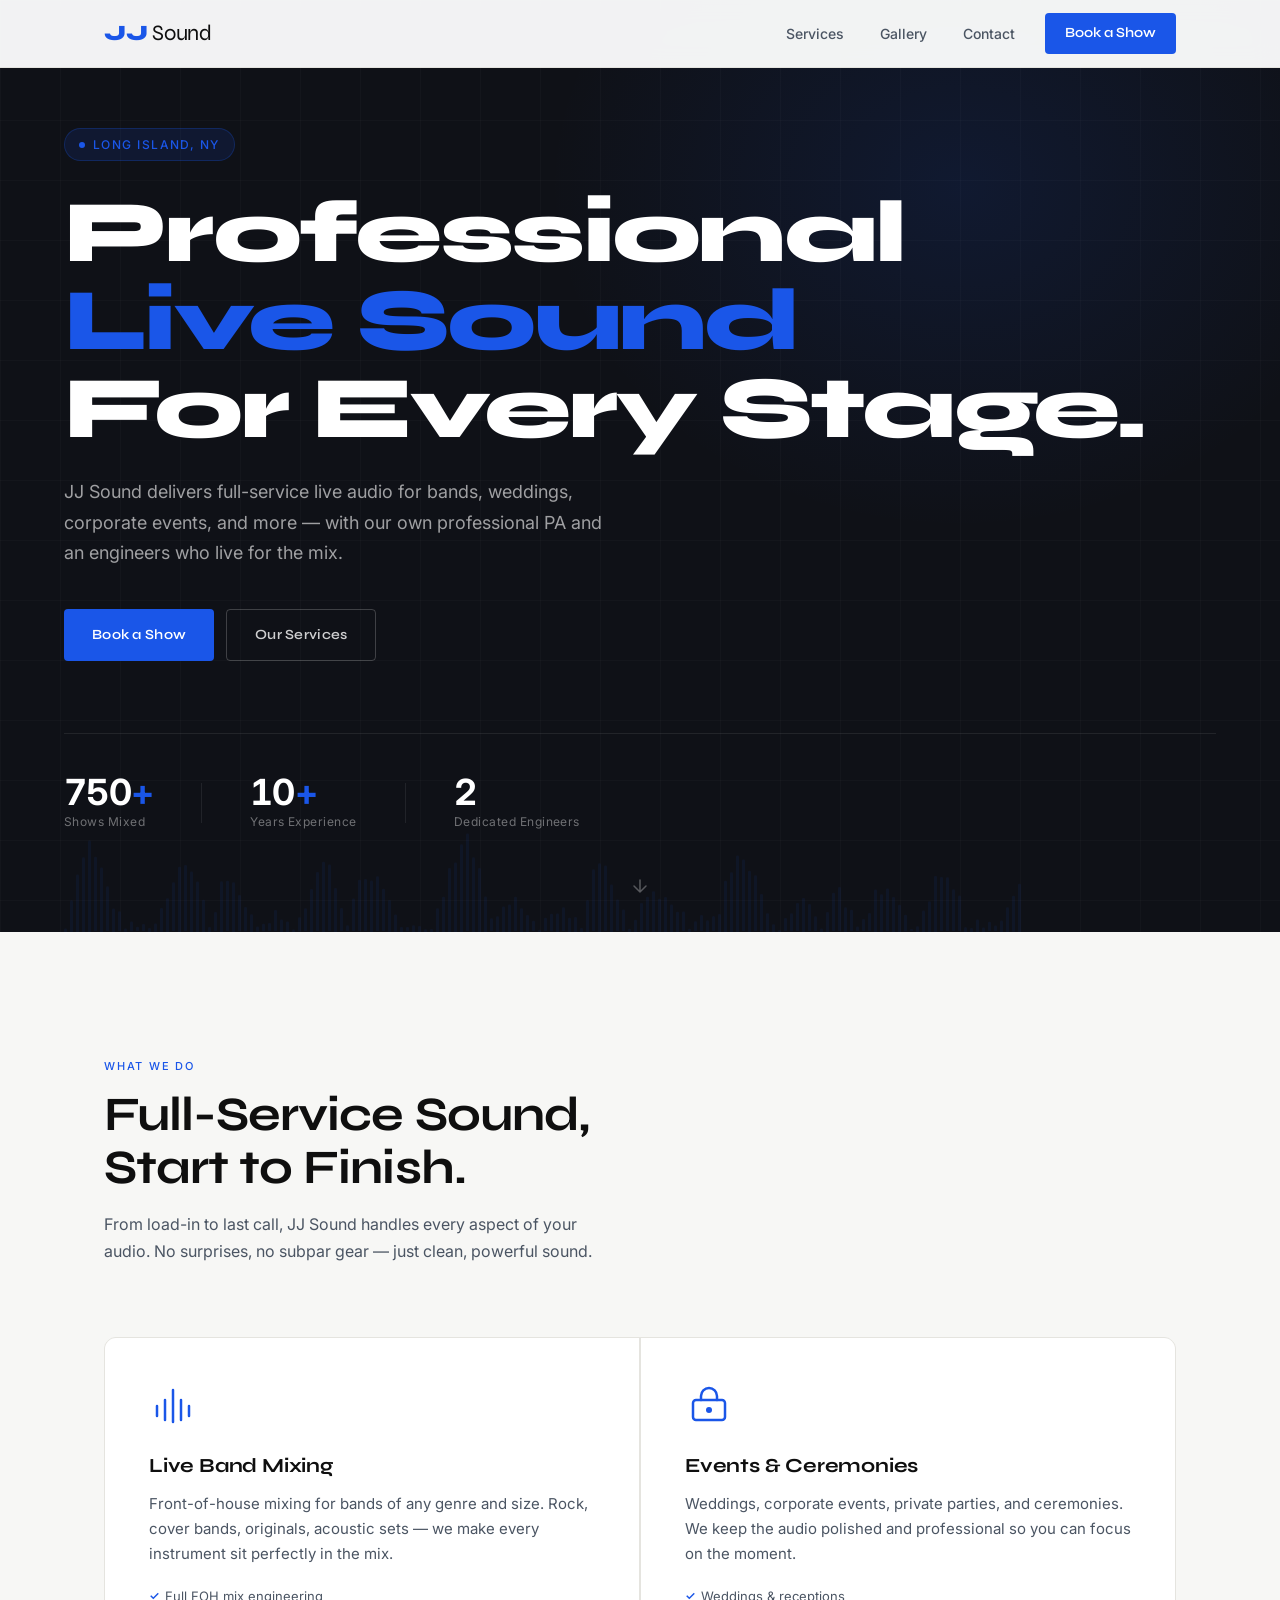
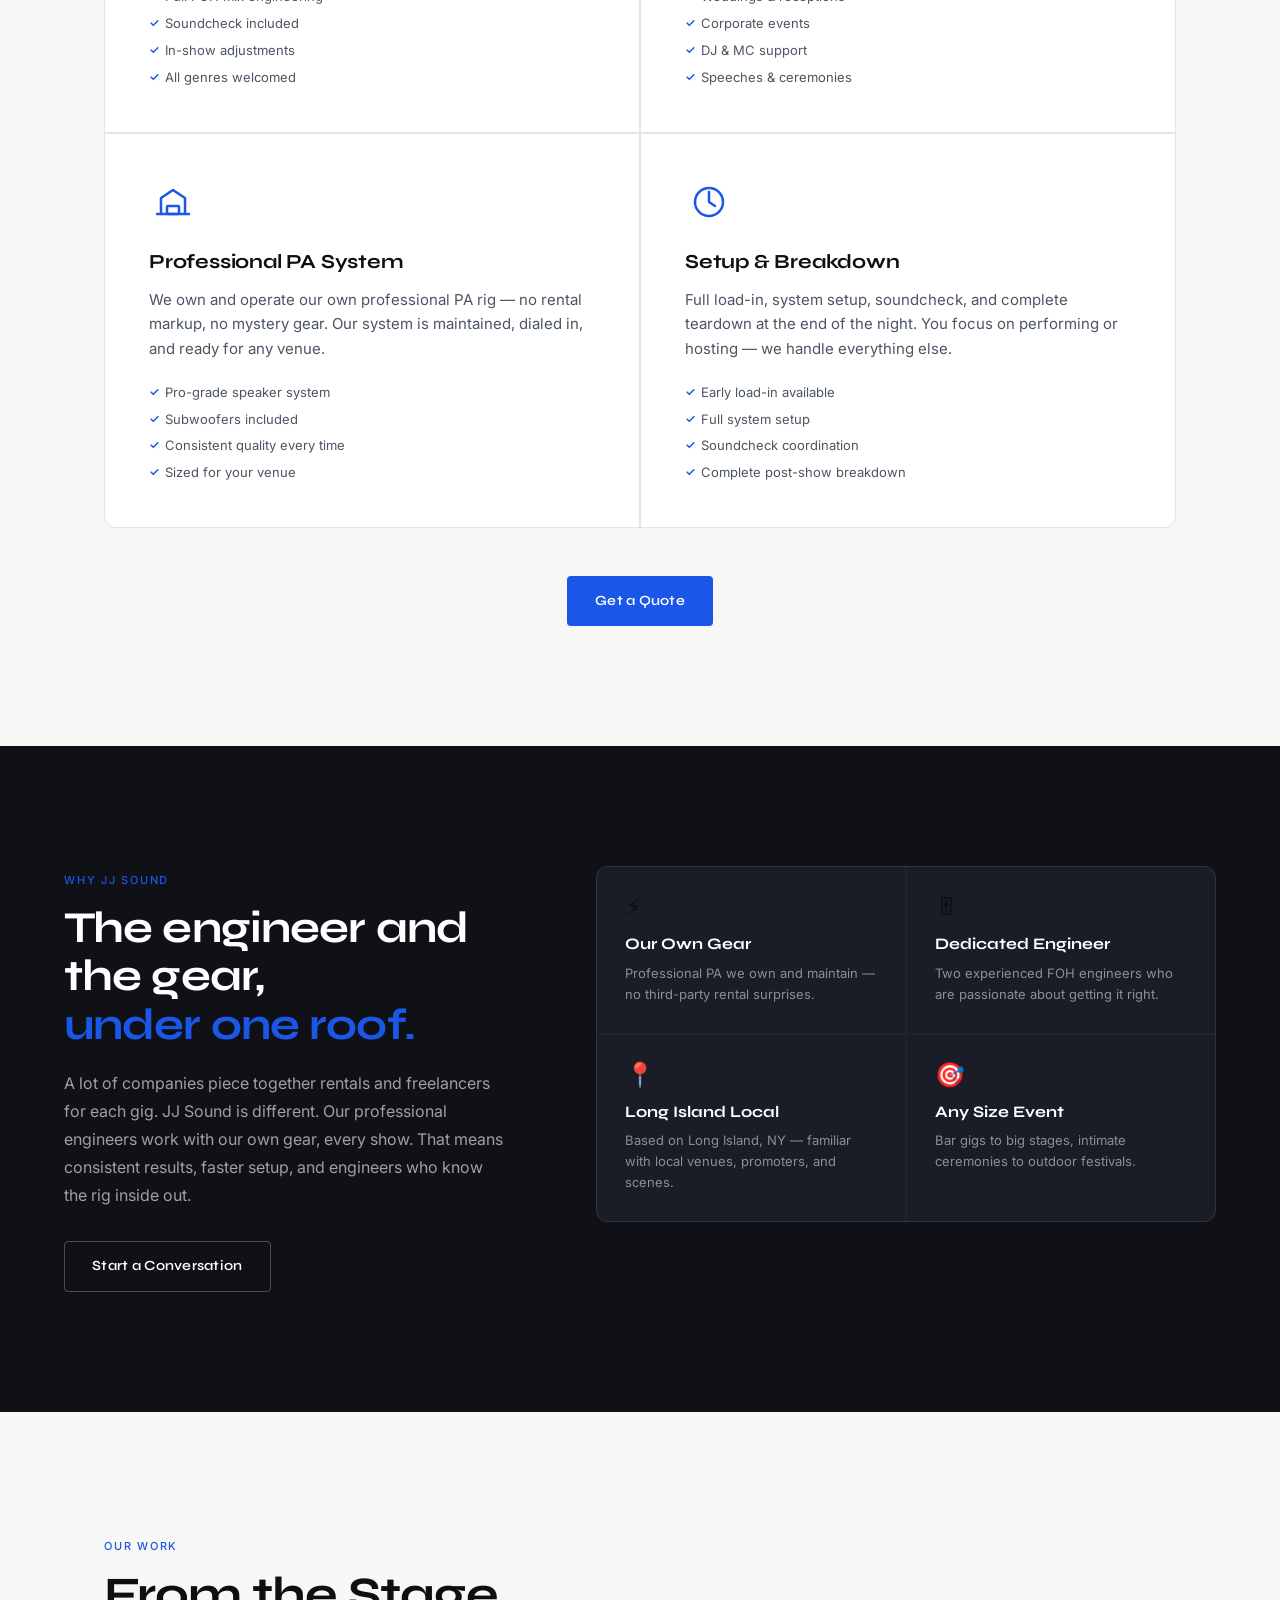
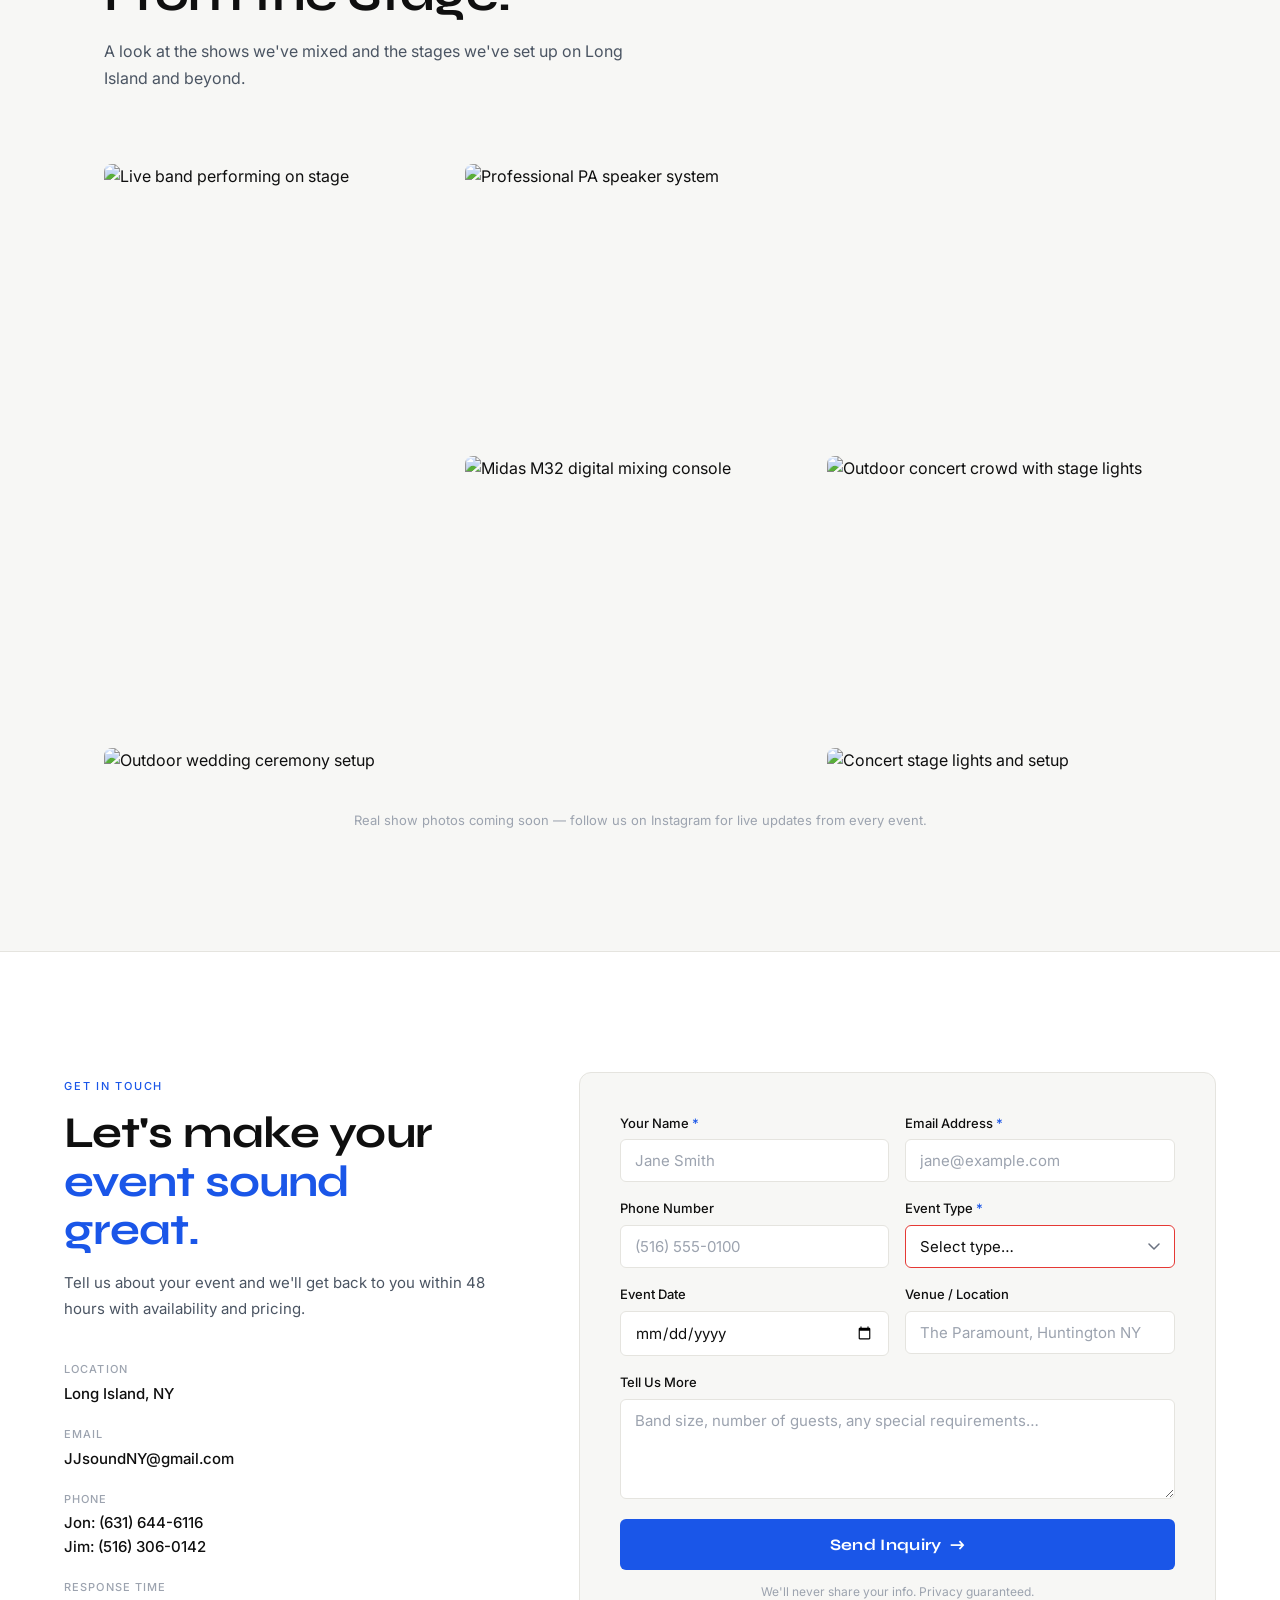
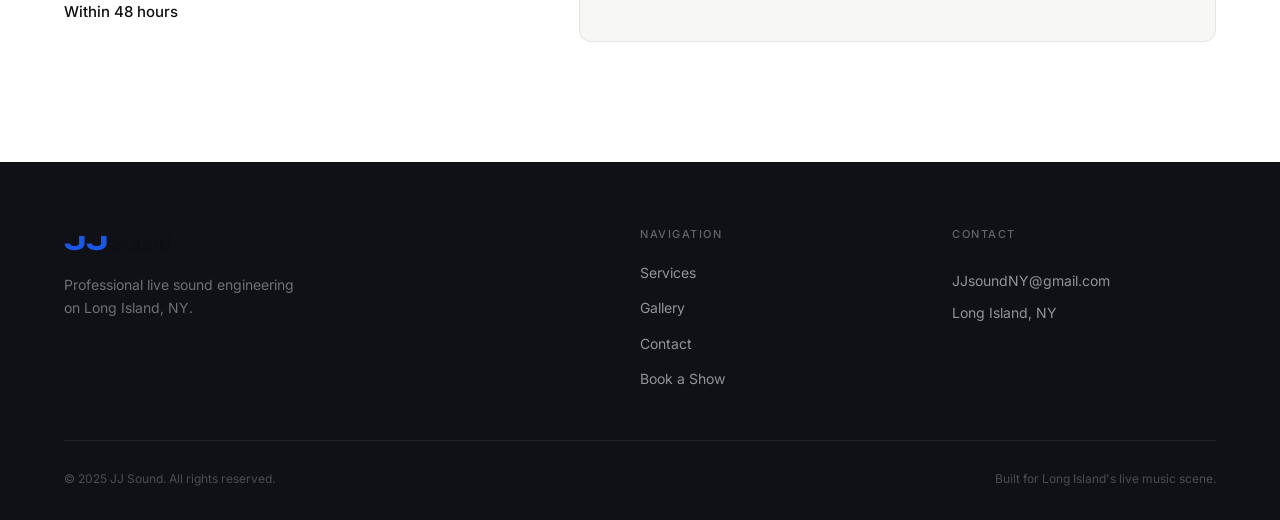
==== index.html @ 8650af97 "Add Jon and Jim's phone numbers to Contact section Co-Authored-By: Claude Sonnet 5 <noreply@anthropi" ====
<!DOCTYPE html>
<html lang="en">
<head>
  <meta charset="UTF-8" />
  <meta name="viewport" content="width=device-width, initial-scale=1.0" />
  <meta name="description" content="JJ Sound — Professional live sound engineering and PA system for bands and events on Long Island, NY." />
  <title>JJ Sound — Live Sound Engineering · Long Island, NY</title>
  <link rel="preconnect" href="https://fonts.googleapis.com" />
  <link rel="preconnect" href="https://fonts.gstatic.com" crossorigin />
  <link href="https://fonts.googleapis.com/css2?family=Syne:wght@400;500;600;700;800&family=Inter:wght@300;400;500&display=swap" rel="stylesheet" />
  <style>
/* =============================================
   JJ Sound — Stylesheet
   Palette: #0F1117 dark · #F7F7F5 light · #1A56E8 accent
   Type: Syne (display) · Inter (body)
   ============================================= */

/* ── Reset ── */
*, *::before, *::after { box-sizing: border-box; margin: 0; padding: 0; }

:root {
  --dark:       #0F1117;
  --dark-2:     #1A1D27;
  --dark-3:     #252833;
  --light:      #F7F7F5;
  --white:      #FFFFFF;
  --blue:       #1A56E8;
  --blue-dark:  #1344C0;
  --blue-glow:  rgba(26,86,232,0.15);
  --text:       #0F0F0F;
  --text-2:     #4B5563;
  --text-3:     #9CA3AF;
  --border:     #E5E4DF;
  --border-dark: rgba(255,255,255,0.08);

  --font-display: 'Syne', system-ui, sans-serif;
  --font-body:    'Inter', system-ui, sans-serif;

  --ease-out:    cubic-bezier(0.16, 1, 0.3, 1);
  --ease-smooth: cubic-bezier(0.4, 0, 0.2, 1);

  --nav-h: 68px;
  --max-w: 1200px;
  --pad:   clamp(20px, 5vw, 64px);
}

html { font-size: 16px; scroll-behavior: smooth; }

body {
  background: var(--light);
  color: var(--text);
  font-family: var(--font-body);
  font-size: 1rem;
  font-weight: 400;
  line-height: 1.6;
  overflow-x: hidden;
}

a { color: inherit; text-decoration: none; }
ul { list-style: none; }
img { display: block; width: 100%; }
button { font-family: inherit; cursor: pointer; border: none; background: none; }

/* ── Scroll reveal ── */
.reveal-up,
.reveal-left,
.reveal-right {
  opacity: 0;
  transition: opacity 0.75s var(--ease-out), transform 0.75s var(--ease-out);
}
.reveal-up    { transform: translateY(28px); }
.reveal-left  { transform: translateX(-28px); }
.reveal-right { transform: translateX(28px); }
.reveal-up.visible,
.reveal-left.visible,
.reveal-right.visible { opacity: 1; transform: none; }

@media (prefers-reduced-motion: reduce) {
  .reveal-up, .reveal-left, .reveal-right {
    opacity: 1; transform: none; transition: none;
  }
}

/* ── Layout helpers ── */
.section-eyebrow {
  display: inline-block;
  font-size: 0.6875rem;
  font-weight: 500;
  letter-spacing: 0.16em;
  text-transform: uppercase;
  color: var(--blue);
  margin-bottom: 14px;
}

.section-title {
  font-family: var(--font-display);
  font-size: clamp(2rem, 4.5vw, 3rem);
  font-weight: 700;
  line-height: 1.1;
  letter-spacing: -0.02em;
  color: var(--text);
}

.section-desc {
  font-size: 1rem;
  color: var(--text-2);
  max-width: 520px;
  margin-top: 16px;
  line-height: 1.7;
}

.section-header {
  margin-bottom: clamp(40px, 6vw, 72px);
}

/* ── Buttons ── */
.btn-primary {
  display: inline-flex;
  align-items: center;
  gap: 8px;
  background: var(--blue);
  color: #fff;
  font-family: var(--font-display);
  font-size: 0.875rem;
  font-weight: 600;
  letter-spacing: 0.02em;
  padding: 14px 28px;
  border-radius: 4px;
  transition: background 0.2s, transform 0.2s var(--ease-out), box-shadow 0.2s;
}
.btn-primary:hover, .btn-primary:focus-visible {
  background: var(--blue-dark);
  transform: translateY(-2px);
  box-shadow: 0 8px 24px rgba(26,86,232,0.3);
}

.btn-ghost {
  display: inline-flex;
  align-items: center;
  gap: 8px;
  background: transparent;
  color: rgba(255,255,255,0.8);
  font-family: var(--font-display);
  font-size: 0.875rem;
  font-weight: 600;
  letter-spacing: 0.02em;
  padding: 14px 28px;
  border-radius: 4px;
  border: 1px solid rgba(255,255,255,0.2);
  transition: border-color 0.2s, color 0.2s, background 0.2s;
}
.btn-ghost:hover, .btn-ghost:focus-visible {
  border-color: rgba(255,255,255,0.5);
  color: #fff;
  background: rgba(255,255,255,0.06);
}

.btn-outline {
  display: inline-flex;
  align-items: center;
  gap: 8px;
  background: transparent;
  color: var(--text);
  font-family: var(--font-display);
  font-size: 0.875rem;
  font-weight: 600;
  letter-spacing: 0.02em;
  padding: 13px 27px;
  border-radius: 4px;
  border: 1.5px solid var(--text);
  transition: background 0.2s, color 0.2s;
}
.btn-outline:hover, .btn-outline:focus-visible {
  background: var(--text);
  color: var(--white);
}

/* Focus styles */
:focus-visible {
  outline: 2px solid var(--blue);
  outline-offset: 3px;
  border-radius: 3px;
}

/* ── Navigation ── */
.nav {
  position: fixed;
  top: 0; left: 0; right: 0;
  z-index: 200;
  height: var(--nav-h);
  background: rgba(255,255,255,0.95);
  backdrop-filter: blur(12px);
  -webkit-backdrop-filter: blur(12px);
  border-bottom: 1px solid var(--border);
  transition: box-shadow 0.3s;
}
.nav.scrolled {
  box-shadow: 0 2px 20px rgba(0,0,0,0.08);
}

.nav__inner {
  max-width: var(--max-w);
  margin: 0 auto;
  padding: 0 var(--pad);
  height: 100%;
  display: flex;
  align-items: center;
  justify-content: space-between;
  gap: 32px;
}

.nav__logo {
  display: flex;
  align-items: baseline;
  gap: 5px;
  flex-shrink: 0;
}
.nav__logo-jj {
  font-family: var(--font-display);
  font-size: 1.375rem;
  font-weight: 800;
  letter-spacing: -0.02em;
  color: var(--blue);
}
.nav__logo-sound {
  font-family: var(--font-display);
  font-size: 1.375rem;
  font-weight: 400;
  letter-spacing: -0.01em;
  color: var(--text);
}

.nav__links {
  display: flex;
  align-items: center;
  gap: 8px;
}

.nav__link {
  font-size: 0.875rem;
  font-weight: 500;
  color: var(--text-2);
  padding: 8px 14px;
  border-radius: 4px;
  transition: color 0.2s, background 0.2s;
}
.nav__link:hover { color: var(--text); background: var(--light); }

.nav__cta {
  display: inline-flex;
  align-items: center;
  background: var(--blue);
  color: #fff;
  font-size: 0.875rem;
  font-weight: 600;
  font-family: var(--font-display);
  padding: 9px 20px;
  border-radius: 4px;
  margin-left: 8px;
  transition: background 0.2s, transform 0.2s var(--ease-out);
}
.nav__cta:hover { background: var(--blue-dark); transform: translateY(-1px); }

.nav__toggle {
  display: none;
  flex-direction: column;
  justify-content: center;
  gap: 5px;
  width: 36px;
  height: 36px;
  padding: 6px;
}
.nav__toggle span {
  display: block;
  width: 100%;
  height: 1.5px;
  background: var(--text);
  border-radius: 2px;
  transition: transform 0.3s var(--ease-out), opacity 0.3s;
}
.nav__toggle.open span:nth-child(1) { transform: translateY(6.5px) rotate(45deg); }
.nav__toggle.open span:nth-child(2) { opacity: 0; transform: scaleX(0); }
.nav__toggle.open span:nth-child(3) { transform: translateY(-6.5px) rotate(-45deg); }

.nav__mobile {
  position: fixed;
  inset: 0;
  top: var(--nav-h);
  background: rgba(255,255,255,0.98);
  backdrop-filter: blur(12px);
  z-index: 199;
  padding: 32px var(--pad);
  opacity: 0;
  pointer-events: none;
  transform: translateY(-8px);
  transition: opacity 0.3s var(--ease-out), transform 0.3s var(--ease-out);
}
.nav__mobile.open {
  opacity: 1;
  pointer-events: all;
  transform: translateY(0);
}
.nav__mobile ul {
  display: flex;
  flex-direction: column;
  gap: 4px;
}
.nav__mobile-link {
  display: block;
  font-family: var(--font-display);
  font-size: 1.5rem;
  font-weight: 600;
  color: var(--text);
  padding: 14px 0;
  border-bottom: 1px solid var(--border);
  transition: color 0.2s, padding-left 0.2s var(--ease-out);
}
.nav__mobile-link:hover { color: var(--blue); padding-left: 8px; }
.nav__mobile-link--cta { color: var(--blue); border-bottom: none; }

/* ── Hero ── */
.hero {
  min-height: 100svh;
  background: var(--dark);
  position: relative;
  display: flex;
  flex-direction: column;
  justify-content: center;
  padding: calc(var(--nav-h) + 60px) var(--pad) 100px;
  overflow: hidden;
}

.hero__bg {
  position: absolute;
  inset: 0;
  pointer-events: none;
  overflow: hidden;
}

/* Subtle grid lines */
.hero__bg::before {
  content: '';
  position: absolute;
  inset: 0;
  background-image:
    linear-gradient(rgba(255,255,255,0.02) 1px, transparent 1px),
    linear-gradient(90deg, rgba(255,255,255,0.02) 1px, transparent 1px);
  background-size: 60px 60px;
}

/* Blue glow accent */
.hero__bg::after {
  content: '';
  position: absolute;
  top: -20%;
  right: -10%;
  width: 70%;
  height: 80%;
  background: radial-gradient(ellipse, rgba(26,86,232,0.12) 0%, transparent 65%);
  pointer-events: none;
}

.hero__waveform {
  position: absolute;
  bottom: 0;
  left: 0;
  right: 0;
  height: 120px;
  display: flex;
  align-items: flex-end;
  gap: 3px;
  padding: 0 var(--pad);
  opacity: 0.12;
}

.hero__content {
  position: relative;
  z-index: 2;
  max-width: var(--max-w);
  width: 100%;
  margin: 0 auto;
}

.hero__badge {
  display: inline-flex;
  align-items: center;
  gap: 8px;
  font-size: 0.75rem;
  font-weight: 500;
  letter-spacing: 0.12em;
  text-transform: uppercase;
  color: var(--blue);
  background: rgba(26,86,232,0.12);
  border: 1px solid rgba(26,86,232,0.25);
  padding: 6px 14px;
  border-radius: 100px;
  margin-bottom: 28px;
}
.hero__badge::before {
  content: '';
  width: 6px; height: 6px;
  background: var(--blue);
  border-radius: 50%;
  flex-shrink: 0;
}

.hero__headline {
  font-family: var(--font-display);
  font-size: clamp(3rem, 8vw, 5.5rem);
  font-weight: 800;
  line-height: 1.0;
  letter-spacing: -0.03em;
  color: #fff;
  margin-bottom: 24px;
}

.hero__headline-accent {
  color: var(--blue);
  display: inline-block;
}

.hero__sub {
  font-size: clamp(1rem, 1.8vw, 1.125rem);
  color: rgba(255,255,255,0.6);
  max-width: 560px;
  line-height: 1.7;
  margin-bottom: 40px;
}

.hero__actions {
  display: flex;
  flex-wrap: wrap;
  gap: 12px;
  margin-bottom: 72px;
}

.hero__stats {
  display: flex;
  align-items: center;
  gap: clamp(24px, 4vw, 48px);
  padding-top: 40px;
  border-top: 1px solid var(--border-dark);
  max-width: var(--max-w);
  width: 100%;
  margin: 0 auto;
  position: relative;
  z-index: 2;
}

.hero__stat {
  display: flex;
  flex-direction: column;
  gap: 2px;
}

.hero__stat-num {
  font-family: var(--font-body);
  font-size: clamp(1.75rem, 3.5vw, 2.25rem);
  font-weight: 700;
  color: #fff;
  letter-spacing: -0.02em;
  line-height: 1;
  font-variant-numeric: tabular-nums lining-nums;
}
.hero__stat-plus {
  font-size: 1em;
  color: var(--blue);
}
.hero__stat-label {
  font-size: 0.75rem;
  font-weight: 400;
  color: rgba(255,255,255,0.4);
  letter-spacing: 0.04em;
}
.hero__stat-divider {
  width: 1px;
  height: 40px;
  background: var(--border-dark);
  flex-shrink: 0;
}

.hero__scroll {
  position: absolute;
  bottom: 28px;
  left: 50%;
  transform: translateX(-50%);
  color: rgba(255,255,255,0.3);
  animation: bobDown 2s ease-in-out infinite;
  transition: color 0.2s;
  z-index: 2;
}
.hero__scroll:hover { color: rgba(255,255,255,0.7); }

@keyframes bobDown {
  0%, 100% { transform: translateX(-50%) translateY(0); }
  50%       { transform: translateX(-50%) translateY(5px); }
}
@media (prefers-reduced-motion: reduce) { .hero__scroll { animation: none; } }

/* ── Services ── */
.services {
  padding: clamp(80px, 10vw, 120px) var(--pad);
  max-width: var(--max-w);
  margin: 0 auto;
}

.services__grid {
  display: grid;
  grid-template-columns: repeat(2, 1fr);
  gap: 2px;
  background: var(--border);
  border: 1px solid var(--border);
  border-radius: 12px;
  overflow: hidden;
}

.services__card {
  background: var(--white);
  padding: clamp(28px, 4vw, 44px);
  transition: background 0.2s;
  position: relative;
}
.services__card:hover { background: #FAFAFA; }

.services__icon {
  width: 48px;
  height: 48px;
  color: var(--blue);
  margin-bottom: 20px;
}
.services__icon svg { width: 100%; height: 100%; }

.services__card-title {
  font-family: var(--font-display);
  font-size: 1.25rem;
  font-weight: 700;
  letter-spacing: -0.01em;
  margin-bottom: 10px;
  color: var(--text);
}

.services__card-desc {
  font-size: 0.9375rem;
  color: var(--text-2);
  line-height: 1.65;
  margin-bottom: 20px;
}

.services__features {
  display: flex;
  flex-direction: column;
  gap: 6px;
  margin-top: auto;
}
.services__features li {
  font-size: 0.8125rem;
  color: var(--text-2);
  padding-left: 16px;
  position: relative;
}
.services__features li::before {
  content: '✓';
  position: absolute;
  left: 0;
  color: var(--blue);
  font-weight: 600;
  font-size: 0.75rem;
}

.services__cta {
  margin-top: 48px;
  text-align: center;
}

/* ── Why JJ ── */
.why {
  background: var(--dark);
  padding: clamp(80px, 10vw, 120px) var(--pad);
}
.why__inner {
  max-width: var(--max-w);
  margin: 0 auto;
  display: grid;
  grid-template-columns: 5fr 7fr;
  gap: clamp(48px, 7vw, 100px);
  align-items: start;
}

.why .section-eyebrow { color: var(--blue); }

.why__title {
  font-family: var(--font-display);
  font-size: clamp(2rem, 4vw, 2.75rem);
  font-weight: 700;
  line-height: 1.1;
  letter-spacing: -0.02em;
  color: #fff;
  margin-bottom: 20px;
}
.why__title-accent { color: var(--blue); }

.why__body {
  font-size: 1rem;
  color: rgba(255,255,255,0.6);
  line-height: 1.75;
  margin-bottom: 32px;
}

.why .btn-outline {
  color: #fff;
  border-color: rgba(255,255,255,0.25);
}
.why .btn-outline:hover {
  background: #fff;
  color: var(--dark);
  border-color: #fff;
}

.why__pillars {
  display: grid;
  grid-template-columns: 1fr 1fr;
  gap: 2px;
  background: var(--border-dark);
  border: 1px solid var(--border-dark);
  border-radius: 12px;
  overflow: hidden;
}

.why__pillar {
  background: var(--dark-2);
  padding: 28px;
  transition: background 0.2s;
}
.why__pillar:hover { background: var(--dark-3); }

.why__pillar-icon {
  display: block;
  font-size: 1.5rem;
  margin-bottom: 12px;
  line-height: 1;
}
.why__pillar-title {
  font-family: var(--font-display);
  font-size: 1rem;
  font-weight: 700;
  color: #fff;
  margin-bottom: 6px;
}
.why__pillar-desc {
  font-size: 0.8125rem;
  color: rgba(255,255,255,0.5);
  line-height: 1.6;
}

/* ── Gallery ── */
.gallery {
  padding: clamp(80px, 10vw, 120px) var(--pad);
  max-width: var(--max-w);
  margin: 0 auto;
}

.gallery__grid {
  display: grid;
  grid-template-columns: repeat(3, 1fr);
  grid-template-rows: 280px 280px;
  gap: 12px;
}

.gallery__item { border-radius: 8px; overflow: hidden; position: relative; }
.gallery__item--tall  { grid-row: span 2; }
.gallery__item--wide  { grid-column: span 2; }

.gallery__placeholder {
  width: 100%;
  height: 100%;
  display: flex;
  align-items: flex-end;
  padding: 20px;
  position: relative;
  overflow: hidden;
  transition: transform 0.4s var(--ease-out);
}
.gallery__item:hover .gallery__placeholder { transform: scale(1.03); }

.gallery__img {
  height: 100%;
  object-fit: cover;
  transition: transform 0.4s var(--ease-out);
}
.gallery__item:hover .gallery__img { transform: scale(1.03); }

.gallery__placeholder::before {
  content: '';
  position: absolute;
  inset: 0;
  background: inherit;
}
.gallery__placeholder::after {
  content: '';
  position: absolute;
  inset: 0;
  background: linear-gradient(to top, rgba(0,0,0,0.55) 0%, transparent 50%);
}

.gp--1 { background: linear-gradient(135deg, #0a0e1a 0%, #101828 40%, #0d1520 100%); }
.gp--2 { background: linear-gradient(135deg, #0f1520 0%, #1a2035 50%, #0d1222 100%); }
.gp--3 { background: linear-gradient(135deg, #12100a 0%, #1e1a0e 50%, #141208 100%); }
.gp--4 { background: linear-gradient(135deg, #0d1218 0%, #0f1822 50%, #081018 100%); }
.gp--5 { background: linear-gradient(135deg, #0e100d 0%, #141a12 50%, #0c100a 100%); }
.gp--6 { background: linear-gradient(135deg, #12080f 0%, #1c0f18 50%, #0f0810 100%); }

/* Waveform shapes inside placeholders */
.gp--1::before {
  background: linear-gradient(135deg, #0a0e1a 0%, #101828 40%, #0d1520 100%),
    radial-gradient(ellipse at 30% 50%, rgba(26,86,232,0.2) 0%, transparent 60%);
}
.gp--2::before {
  background: linear-gradient(135deg, #0f1520 0%, #1a2035 50%, #0d1222 100%),
    radial-gradient(ellipse at 70% 60%, rgba(26,86,232,0.18) 0%, transparent 55%);
}
.gp--3::before {
  background: linear-gradient(135deg, #12100a 0%, #1e1a0e 50%, #141208 100%),
    radial-gradient(ellipse at 50% 40%, rgba(200,160,60,0.12) 0%, transparent 55%);
}

.gallery__label {
  position: relative;
  z-index: 1;
  font-size: 0.6875rem;
  font-weight: 500;
  letter-spacing: 0.12em;
  text-transform: uppercase;
  color: rgba(255,255,255,0.5);
  background: rgba(255,255,255,0.08);
  padding: 5px 10px;
  border-radius: 100px;
  border: 1px solid rgba(255,255,255,0.1);
}

.gallery__note {
  margin-top: 24px;
  font-size: 0.8125rem;
  color: var(--text-3);
  text-align: center;
}

/* ── Contact ── */
.contact {
  background: var(--white);
  border-top: 1px solid var(--border);
  padding: clamp(80px, 10vw, 120px) var(--pad);
}
.contact__inner {
  max-width: var(--max-w);
  margin: 0 auto;
  display: grid;
  grid-template-columns: 4fr 6fr;
  gap: clamp(48px, 7vw, 100px);
  align-items: start;
}

.contact__title {
  font-family: var(--font-display);
  font-size: clamp(1.875rem, 4vw, 2.75rem);
  font-weight: 700;
  line-height: 1.1;
  letter-spacing: -0.02em;
  color: var(--text);
  margin-bottom: 16px;
}
.contact__title-accent { color: var(--blue); }

.contact__desc {
  font-size: 0.9375rem;
  color: var(--text-2);
  line-height: 1.7;
  margin-bottom: 40px;
}

.contact__info {
  display: flex;
  flex-direction: column;
  gap: 20px;
}
.contact__info-item {
  display: flex;
  flex-direction: column;
  gap: 3px;
}
.contact__info-label {
  font-size: 0.6875rem;
  font-weight: 500;
  letter-spacing: 0.1em;
  text-transform: uppercase;
  color: var(--text-3);
}
.contact__info-value {
  font-size: 0.9375rem;
  font-weight: 500;
  color: var(--text);
}
.contact__info-link { transition: color 0.2s; }
.contact__info-link:hover { color: var(--blue); }

/* ── Form ── */
.form {
  background: var(--light);
  border: 1px solid var(--border);
  border-radius: 12px;
  padding: clamp(24px, 4vw, 40px);
}

.form__row {
  display: grid;
  grid-template-columns: 1fr 1fr;
  gap: 16px;
  margin-bottom: 16px;
}

.form__field {
  display: flex;
  flex-direction: column;
  gap: 6px;
}
.form__field--full { margin-bottom: 20px; }

.form__label {
  font-size: 0.8125rem;
  font-weight: 500;
  color: var(--text);
}
.form__label span { color: var(--blue); }

.form__input {
  font-family: var(--font-body);
  font-size: 0.9375rem;
  color: var(--text);
  background: var(--white);
  border: 1.5px solid var(--border);
  border-radius: 6px;
  padding: 11px 14px;
  width: 100%;
  transition: border-color 0.2s, box-shadow 0.2s;
  appearance: none;
  -webkit-appearance: none;
}
.form__input::placeholder { color: var(--text-3); }
.form__input:focus {
  outline: none;
  border-color: var(--blue);
  box-shadow: 0 0 0 3px var(--blue-glow);
}
.form__input:invalid:not(:placeholder-shown) {
  border-color: #E53935;
}

.form__select {
  background-image: url("data:image/svg+xml,%3Csvg xmlns='http://www.w3.org/2000/svg' width='12' height='8' viewBox='0 0 12 8' fill='none'%3E%3Cpath d='M1 1l5 5 5-5' stroke='%236B7280' stroke-width='1.5' stroke-linecap='round' stroke-linejoin='round'/%3E%3C/svg%3E");
  background-repeat: no-repeat;
  background-position: right 14px center;
  padding-right: 36px;
  cursor: pointer;
}

.form__textarea { resize: vertical; min-height: 100px; }

.form__submit {
  display: inline-flex;
  align-items: center;
  justify-content: center;
  gap: 8px;
  width: 100%;
  background: var(--blue);
  color: #fff;
  font-family: var(--font-display);
  font-size: 1rem;
  font-weight: 700;
  padding: 15px 28px;
  border-radius: 6px;
  transition: background 0.2s, transform 0.2s var(--ease-out), box-shadow 0.2s;
  margin-bottom: 12px;
}
.form__submit:hover {
  background: var(--blue-dark);
  transform: translateY(-2px);
  box-shadow: 0 8px 24px rgba(26,86,232,0.3);
}
.form__submit:disabled {
  opacity: 0.6;
  transform: none;
  cursor: not-allowed;
}
.form__submit-icon { font-size: 1.1em; transition: transform 0.2s; }
.form__submit:hover .form__submit-icon { transform: translateX(3px); }

.form__privacy {
  font-size: 0.75rem;
  color: var(--text-3);
  text-align: center;
}

.form__success {
  margin-top: 16px;
  padding: 14px 18px;
  background: #ECFDF5;
  border: 1px solid #6EE7B7;
  border-radius: 6px;
  color: #065F46;
  font-size: 0.875rem;
  text-align: center;
}

/* ── Footer ── */
.footer {
  background: var(--dark);
  padding: 64px var(--pad) 32px;
}
.footer__inner {
  max-width: var(--max-w);
  margin: 0 auto;
  display: grid;
  grid-template-columns: 2fr 1fr 1fr;
  gap: 48px;
  padding-bottom: 48px;
  border-bottom: 1px solid var(--border-dark);
  margin-bottom: 28px;
}

.footer__logo {
  display: flex;
  align-items: baseline;
  gap: 5px;
  margin-bottom: 12px;
}
.footer__tagline {
  font-size: 0.875rem;
  color: rgba(255,255,255,0.4);
  line-height: 1.65;
}

.footer__nav-heading {
  font-size: 0.6875rem;
  font-weight: 500;
  letter-spacing: 0.14em;
  text-transform: uppercase;
  color: rgba(255,255,255,0.35);
  margin-bottom: 16px;
}
.footer__nav ul, .footer__contact { display: flex; flex-direction: column; gap: 10px; }
.footer__nav a, .footer__contact p, .footer__contact a {
  font-size: 0.875rem;
  color: rgba(255,255,255,0.55);
  transition: color 0.2s;
}
.footer__nav a:hover, .footer__contact a:hover { color: #fff; }

.footer__bottom {
  max-width: var(--max-w);
  margin: 0 auto;
  display: flex;
  justify-content: space-between;
  align-items: center;
  gap: 16px;
}
.footer__copy, .footer__built {
  font-size: 0.75rem;
  color: rgba(255,255,255,0.25);
}

/* ── Responsive ── */
@media (max-width: 1024px) {
  .why__inner { grid-template-columns: 1fr 1fr; }
}

@media (max-width: 860px) {
  .nav__links { display: none; }
  .nav__cta   { display: none; }
  .nav__toggle { display: flex; }

  .services__grid { grid-template-columns: 1fr; }
  .why__inner { grid-template-columns: 1fr; gap: 48px; }
  .contact__inner { grid-template-columns: 1fr; }
  .gallery__grid {
    grid-template-columns: 1fr 1fr;
    grid-template-rows: auto;
  }
  .gallery__item--tall  { grid-row: span 1; }
  .gallery__item--wide  { grid-column: span 2; }

  .footer__inner { grid-template-columns: 1fr 1fr; }
}

@media (max-width: 600px) {
  .form__row { grid-template-columns: 1fr; }
  .hero__stats { flex-wrap: wrap; gap: 20px 32px; }
  .hero__stat-divider { display: none; }
  .why__pillars { grid-template-columns: 1fr; }
  .gallery__grid { grid-template-columns: 1fr; }
  .gallery__item--wide { grid-column: span 1; }
  .footer__inner { grid-template-columns: 1fr; gap: 32px; }
  .footer__bottom { flex-direction: column; align-items: flex-start; }
}

  </style>
</head>
<body>

  <!-- NAV -->
  <header class="nav" id="nav">
    <div class="nav__inner">
      <a href="#hero" class="nav__logo" aria-label="JJ Sound home">
        <span class="nav__logo-jj">JJ</span>
        <span class="nav__logo-sound">Sound</span>
      </a>
      <nav aria-label="Main navigation">
        <ul class="nav__links" role="list">
          <li><a href="#services" class="nav__link">Services</a></li>
          <li><a href="#gallery"  class="nav__link">Gallery</a></li>
          <li><a href="#contact"  class="nav__link">Contact</a></li>
          <li><a href="#contact"  class="nav__cta">Book a Show</a></li>
        </ul>
      </nav>
      <button class="nav__toggle" aria-label="Open menu" aria-expanded="false" aria-controls="mobileMenu">
        <span></span><span></span><span></span>
      </button>
    </div>
  </header>

  <!-- MOBILE NAV -->
  <div class="nav__mobile" id="mobileMenu" aria-hidden="true" role="dialog" aria-label="Mobile menu">
    <ul role="list">
      <li><a href="#services" class="nav__mobile-link">Services</a></li>
      <li><a href="#gallery"  class="nav__mobile-link">Gallery</a></li>
      <li><a href="#contact"  class="nav__mobile-link">Contact</a></li>
      <li><a href="#contact"  class="nav__mobile-link nav__mobile-link--cta">Book a Show</a></li>
    </ul>
  </div>

  <!-- HERO -->
  <section class="hero" id="hero">
    <div class="hero__bg" aria-hidden="true">
      <div class="hero__waveform">
        <!-- SVG waveform bars generated by JS -->
      </div>
    </div>
    <div class="hero__content">
      <p class="hero__badge reveal-up">Long Island, NY</p>
      <h1 class="hero__headline reveal-up">
        Professional<br />
        <span class="hero__headline-accent">Live Sound</span><br />
        For Every Stage.
      </h1>
      <p class="hero__sub reveal-up">
        JJ Sound delivers full-service live audio for bands, weddings,
        corporate events, and more — with our own professional PA and an
        engineers who live for the mix.
      </p>
      <div class="hero__actions reveal-up">
        <a href="#contact" class="btn-primary">Book a Show</a>
        <a href="#services" class="btn-ghost">Our Services</a>
      </div>
    </div>
    <div class="hero__stats reveal-up" aria-label="Quick stats">
      <div class="hero__stat">
        <span class="hero__stat-num">750<span class="hero__stat-plus">+</span></span>
        <span class="hero__stat-label">Shows Mixed</span>
      </div>
      <div class="hero__stat-divider" aria-hidden="true"></div>
      <div class="hero__stat">
        <span class="hero__stat-num">10<span class="hero__stat-plus">+</span></span>
        <span class="hero__stat-label">Years Experience</span>
      </div>
      <div class="hero__stat-divider" aria-hidden="true"></div>
      <div class="hero__stat">
        <span class="hero__stat-num">2</span>
        <span class="hero__stat-label">Dedicated Engineers</span>
      </div>
    </div>
    <a href="#services" class="hero__scroll" aria-label="Scroll to services">
      <svg width="20" height="20" viewBox="0 0 20 20" fill="none" aria-hidden="true">
        <path d="M10 4v12M4 10l6 6 6-6" stroke="currentColor" stroke-width="1.5" stroke-linecap="round" stroke-linejoin="round"/>
      </svg>
    </a>
  </section>

  <!-- SERVICES -->
  <section class="services" id="services">
    <div class="section-header reveal-up">
      <p class="section-eyebrow">What We Do</p>
      <h2 class="section-title">Full-Service Sound,<br />Start to Finish.</h2>
      <p class="section-desc">
        From load-in to last call, JJ Sound handles every aspect of your audio.
        No surprises, no subpar gear — just clean, powerful sound.
      </p>
    </div>

    <div class="services__grid">

      <div class="services__card reveal-up">
        <div class="services__icon" aria-hidden="true">
          <svg viewBox="0 0 48 48" fill="none" xmlns="http://www.w3.org/2000/svg">
            <path d="M8 34V24M16 38V18M24 40V8M32 38V18M40 34V24" stroke="currentColor" stroke-width="2.5" stroke-linecap="round"/>
          </svg>
        </div>
        <h3 class="services__card-title">Live Band Mixing</h3>
        <p class="services__card-desc">
          Front-of-house mixing for bands of any genre and size. Rock, cover bands,
          originals, acoustic sets — we make every instrument sit perfectly in the mix.
        </p>
        <ul class="services__features" aria-label="Included features">
          <li>Full FOH mix engineering</li>
          <li>Soundcheck included</li>
          <li>In-show adjustments</li>
          <li>All genres welcomed</li>
        </ul>
      </div>

      <div class="services__card reveal-up">
        <div class="services__icon" aria-hidden="true">
          <svg viewBox="0 0 48 48" fill="none" xmlns="http://www.w3.org/2000/svg">
            <rect x="8" y="18" width="32" height="20" rx="3" stroke="currentColor" stroke-width="2.5"/>
            <path d="M16 18V14a8 8 0 0116 0v4" stroke="currentColor" stroke-width="2.5" stroke-linecap="round"/>
            <circle cx="24" cy="28" r="3" fill="currentColor"/>
          </svg>
        </div>
        <h3 class="services__card-title">Events &amp; Ceremonies</h3>
        <p class="services__card-desc">
          Weddings, corporate events, private parties, and ceremonies. We keep the
          audio polished and professional so you can focus on the moment.
        </p>
        <ul class="services__features" aria-label="Included features">
          <li>Weddings &amp; receptions</li>
          <li>Corporate events</li>
          <li>DJ &amp; MC support</li>
          <li>Speeches &amp; ceremonies</li>
        </ul>
      </div>

      <div class="services__card reveal-up">
        <div class="services__icon" aria-hidden="true">
          <svg viewBox="0 0 48 48" fill="none" xmlns="http://www.w3.org/2000/svg">
            <path d="M12 36V20l12-8 12 8v16" stroke="currentColor" stroke-width="2.5" stroke-linecap="round" stroke-linejoin="round"/>
            <rect x="18" y="28" width="12" height="8" rx="1" stroke="currentColor" stroke-width="2.5"/>
            <path d="M8 36h32" stroke="currentColor" stroke-width="2.5" stroke-linecap="round"/>
          </svg>
        </div>
        <h3 class="services__card-title">Professional PA System</h3>
        <p class="services__card-desc">
          We own and operate our own professional PA rig — no rental markup, no
          mystery gear. Our system is maintained, dialed in, and ready for any venue.
        </p>
        <ul class="services__features" aria-label="Included features">
          <li>Pro-grade speaker system</li>
          <li>Subwoofers included</li>
          <li>Consistent quality every time</li>
          <li>Sized for your venue</li>
        </ul>
      </div>

      <div class="services__card reveal-up">
        <div class="services__icon" aria-hidden="true">
          <svg viewBox="0 0 48 48" fill="none" xmlns="http://www.w3.org/2000/svg">
            <circle cx="24" cy="24" r="14" stroke="currentColor" stroke-width="2.5"/>
            <path d="M24 14v10l6 4" stroke="currentColor" stroke-width="2.5" stroke-linecap="round" stroke-linejoin="round"/>
          </svg>
        </div>
        <h3 class="services__card-title">Setup &amp; Breakdown</h3>
        <p class="services__card-desc">
          Full load-in, system setup, soundcheck, and complete teardown at the end
          of the night. You focus on performing or hosting — we handle everything else.
        </p>
        <ul class="services__features" aria-label="Included features">
          <li>Early load-in available</li>
          <li>Full system setup</li>
          <li>Soundcheck coordination</li>
          <li>Complete post-show breakdown</li>
        </ul>
      </div>

    </div>

    <div class="services__cta reveal-up">
      <a href="#contact" class="btn-primary">Get a Quote</a>
    </div>
  </section>

  <!-- WHY JJ -->
  <section class="why" aria-label="Why choose JJ Sound">
    <div class="why__inner">
      <div class="why__text">
        <p class="section-eyebrow reveal-up">Why JJ Sound</p>
        <h2 class="why__title reveal-up">
          The engineer and the gear,<br />
          <span class="why__title-accent">under one roof.</span>
        </h2>
        <p class="why__body reveal-up">
          A lot of companies piece together rentals and freelancers for each gig.
          JJ Sound is different. Our professional engineers work with our own
          gear, every show. That means consistent results, faster setup, and
          engineers who know the rig inside out.
        </p>
        <a href="#contact" class="btn-outline reveal-up">Start a Conversation</a>
      </div>
      <div class="why__pillars reveal-up" role="list">
        <div class="why__pillar" role="listitem">
          <span class="why__pillar-icon" aria-hidden="true">⚡</span>
          <h3 class="why__pillar-title">Our Own Gear</h3>
          <p class="why__pillar-desc">Professional PA we own and maintain — no third-party rental surprises.</p>
        </div>
        <div class="why__pillar" role="listitem">
          <span class="why__pillar-icon" aria-hidden="true">🎚</span>
          <h3 class="why__pillar-title">Dedicated Engineer</h3>
          <p class="why__pillar-desc">Two experienced FOH engineers who are passionate about getting it right.</p>
        </div>
        <div class="why__pillar" role="listitem">
          <span class="why__pillar-icon" aria-hidden="true">📍</span>
          <h3 class="why__pillar-title">Long Island Local</h3>
          <p class="why__pillar-desc">Based on Long Island, NY — familiar with local venues, promoters, and scenes.</p>
        </div>
        <div class="why__pillar" role="listitem">
          <span class="why__pillar-icon" aria-hidden="true">🎯</span>
          <h3 class="why__pillar-title">Any Size Event</h3>
          <p class="why__pillar-desc">Bar gigs to big stages, intimate ceremonies to outdoor festivals.</p>
        </div>
      </div>
    </div>
  </section>

  <!-- GALLERY -->
  <section class="gallery" id="gallery">
    <div class="section-header reveal-up">
      <p class="section-eyebrow">Our Work</p>
      <h2 class="section-title">From the Stage.</h2>
      <p class="section-desc">A look at the shows we've mixed and the stages we've set up on Long Island and beyond.</p>
    </div>

    <div class="gallery__grid">
      <div class="gallery__item gallery__item--tall reveal-left" aria-label="Live band performing on stage">
        <img src="https://images.pexels.com/photos/2724670/pexels-photo-2724670.jpeg?auto=compress&cs=tinysrgb&w=600&h=900&fit=crop" alt="Live band performing on stage" class="gallery__img" loading="lazy" />
      </div>
      <div class="gallery__item gallery__item--wide reveal-up" aria-label="Professional PA speaker system">
        <img src="https://images.pexels.com/photos/90429/pexels-photo-90429.jpeg?auto=compress&cs=tinysrgb&w=1200&h=560&fit=crop" alt="Professional PA speaker system" class="gallery__img" loading="lazy" />
      </div>
      <div class="gallery__item gallery__item--square reveal-up" aria-label="Midas M32 mixing console">
        <img src="https://images.pexels.com/photos/899224/pexels-photo-899224.jpeg?auto=compress&cs=tinysrgb&w=600&h=560&fit=crop" alt="Midas M32 digital mixing console" class="gallery__img" loading="lazy" />
      </div>
      <div class="gallery__item gallery__item--square reveal-left" aria-label="Outdoor concert crowd with stage lights">
        <img src="https://images.pexels.com/photos/25016471/pexels-photo-25016471.jpeg?auto=compress&cs=tinysrgb&w=600&h=560&fit=crop" alt="Outdoor concert crowd with stage lights" class="gallery__img" loading="lazy" />
      </div>
      <div class="gallery__item gallery__item--wide reveal-right" aria-label="Wedding ceremony setup">
        <img src="https://images.pexels.com/photos/28834571/pexels-photo-28834571.jpeg?auto=compress&cs=tinysrgb&w=1200&h=560&fit=crop" alt="Outdoor wedding ceremony setup" class="gallery__img" loading="lazy" />
      </div>
      <div class="gallery__item gallery__item--tall reveal-right" aria-label="Concert stage lights and setup">
        <img src="https://images.pexels.com/photos/976862/pexels-photo-976862.jpeg?auto=compress&cs=tinysrgb&w=600&h=900&fit=crop" alt="Concert stage lights and setup" class="gallery__img" loading="lazy" />
      </div>
    </div>

    <p class="gallery__note reveal-up">
      Real show photos coming soon — follow us on Instagram for live updates from every event.
    </p>
  </section>

  <!-- CONTACT / BOOKING -->
  <section class="contact" id="contact">
    <div class="contact__inner">
      <div class="contact__left">
        <p class="section-eyebrow reveal-up">Get in Touch</p>
        <h2 class="contact__title reveal-up">
          Let's make your<br />
          <span class="contact__title-accent">event sound great.</span>
        </h2>
        <p class="contact__desc reveal-up">
          Tell us about your event and we'll get back to you within 48 hours
          with availability and pricing.
        </p>
        <div class="contact__info reveal-up">
          <div class="contact__info-item">
            <span class="contact__info-label">Location</span>
            <span class="contact__info-value">Long Island, NY</span>
          </div>
          <div class="contact__info-item">
            <span class="contact__info-label">Email</span>
            <a href="mailto:JJsoundNY@gmail.com" class="contact__info-value contact__info-link">JJsoundNY@gmail.com</a>
          </div>
          <div class="contact__info-item">
            <span class="contact__info-label">Phone</span>
            <span class="contact__info-value">
              <a href="tel:+16316446116" class="contact__info-link">Jon: (631) 644-6116</a><br />
              <a href="tel:+15163060142" class="contact__info-link">Jim: (516) 306-0142</a>
            </span>
          </div>
          <div class="contact__info-item">
            <span class="contact__info-label">Response time</span>
            <span class="contact__info-value">Within 48 hours</span>
          </div>
        </div>
      </div>

      <div class="contact__right reveal-up">
        <form class="form" id="bookingForm" novalidate>
          <div class="form__row">
            <div class="form__field">
              <label class="form__label" for="name">Your Name <span aria-hidden="true">*</span></label>
              <input class="form__input" type="text" id="name" name="name" autocomplete="name" required placeholder="Jane Smith" />
            </div>
            <div class="form__field">
              <label class="form__label" for="email">Email Address <span aria-hidden="true">*</span></label>
              <input class="form__input" type="email" id="email" name="email" autocomplete="email" required placeholder="jane@example.com" />
            </div>
          </div>
          <div class="form__row">
            <div class="form__field">
              <label class="form__label" for="phone">Phone Number</label>
              <input class="form__input" type="tel" id="phone" name="phone" autocomplete="tel" placeholder="(516) 555-0100" />
            </div>
            <div class="form__field">
              <label class="form__label" for="eventType">Event Type <span aria-hidden="true">*</span></label>
              <select class="form__input form__select" id="eventType" name="eventType" required>
                <option value="" disabled selected>Select type…</option>
                <option value="live-band">Live Band / Concert</option>
                <option value="wedding">Wedding / Reception</option>
                <option value="corporate">Corporate Event</option>
                <option value="private">Private Party</option>
                <option value="other">Other</option>
              </select>
            </div>
          </div>
          <div class="form__row">
            <div class="form__field">
              <label class="form__label" for="eventDate">Event Date</label>
              <input class="form__input" type="date" id="eventDate" name="eventDate" />
            </div>
            <div class="form__field">
              <label class="form__label" for="venue">Venue / Location</label>
              <input class="form__input" type="text" id="venue" name="venue" placeholder="The Paramount, Huntington NY" />
            </div>
          </div>
          <div class="form__field form__field--full">
            <label class="form__label" for="message">Tell Us More</label>
            <textarea class="form__input form__textarea" id="message" name="message" rows="4" placeholder="Band size, number of guests, any special requirements…"></textarea>
          </div>
          <button type="submit" class="btn-primary form__submit">
            <span class="form__submit-text">Send Inquiry</span>
            <span class="form__submit-icon" aria-hidden="true">→</span>
          </button>
          <p class="form__privacy">We'll never share your info. Privacy guaranteed.</p>
          <div class="form__success" id="formSuccess" role="alert" aria-live="polite" hidden>
            <strong>Message sent!</strong> We'll be in touch within 48 hours.
          </div>
        </form>
      </div>
    </div>
  </section>

  <!-- FOOTER -->
  <footer class="footer">
    <div class="footer__inner">
      <div class="footer__brand">
        <a href="#hero" class="footer__logo" aria-label="JJ Sound home">
          <span class="nav__logo-jj">JJ</span>
          <span class="nav__logo-sound">Sound</span>
        </a>
        <p class="footer__tagline">Professional live sound engineering<br />on Long Island, NY.</p>
      </div>
      <nav class="footer__nav" aria-label="Footer navigation">
        <h3 class="footer__nav-heading">Navigation</h3>
        <ul role="list">
          <li><a href="#services">Services</a></li>
          <li><a href="#gallery">Gallery</a></li>
          <li><a href="#contact">Contact</a></li>
          <li><a href="#contact">Book a Show</a></li>
        </ul>
      </nav>
      <div class="footer__contact">
        <h3 class="footer__nav-heading">Contact</h3>
        <p><a href="mailto:JJsoundNY@gmail.com">JJsoundNY@gmail.com</a></p>
        <p>Long Island, NY</p>
      </div>
    </div>
    <div class="footer__bottom">
      <p class="footer__copy">© 2025 JJ Sound. All rights reserved.</p>
      <p class="footer__built">Built for Long Island's live music scene.</p>
    </div>
  </footer>

  <script>
(function () {
  'use strict';

  const prefersReduced = window.matchMedia('(prefers-reduced-motion: reduce)').matches;

  /* ── Waveform generator ──
     Builds a row of SVG bars in the hero background that simulate
     an audio waveform — purely decorative. */
  (function buildWaveform() {
    const container = document.querySelector('.hero__waveform');
    if (!container) return;

    const barCount = Math.floor(window.innerWidth / 8);
    const frag = document.createDocumentFragment();

    for (let i = 0; i < barCount; i++) {
      const bar = document.createElement('div');
      // Pseudo-random heights that look like a real waveform
      const seed = Math.sin(i * 0.4) * 0.5 + Math.sin(i * 0.13) * 0.3 + Math.random() * 0.2;
      const height = Math.max(4, Math.abs(seed) * 110);
      bar.style.cssText = `
        flex-shrink: 0;
        width: 3px;
        height: ${height}px;
        background: rgba(26,86,232,0.6);
        border-radius: 2px 2px 0 0;
      `;
      frag.appendChild(bar);
    }
    container.appendChild(frag);

    // Animate bars subtly if motion is OK
    if (!prefersReduced) {
      let t = 0;
      const bars = container.querySelectorAll('div');
      function animateWave() {
        t += 0.015;
        bars.forEach((bar, i) => {
          const wave = Math.sin(t + i * 0.3) * 0.25 + 0.75;
          bar.style.transform = `scaleY(${wave})`;
          bar.style.transformOrigin = 'bottom';
        });
        requestAnimationFrame(animateWave);
      }
      requestAnimationFrame(animateWave);
    }
  })();

  /* ── Scroll reveal ── */
  (function initReveal() {
    const els = document.querySelectorAll('.reveal-up, .reveal-left, .reveal-right');

    if (!('IntersectionObserver' in window)) {
      els.forEach(el => el.classList.add('visible'));
      return;
    }

    // Stagger siblings in the same parent
    const parents = new Set([...els].map(el => el.parentElement));
    parents.forEach(parent => {
      const siblings = [...parent.querySelectorAll('.reveal-up, .reveal-left, .reveal-right')];
      siblings.forEach((el, i) => { el.dataset.delay = i * 90; });
    });

    const io = new IntersectionObserver((entries) => {
      entries.forEach(entry => {
        if (!entry.isIntersecting) return;
        const delay = parseInt(entry.target.dataset.delay) || 0;
        setTimeout(() => entry.target.classList.add('visible'), delay);
        io.unobserve(entry.target);
      });
    }, { threshold: 0.1, rootMargin: '0px 0px -32px 0px' });

    els.forEach(el => io.observe(el));
  })();

  /* ── Nav: shadow on scroll + hide/show on scroll direction ── */
  (function initNav() {
    const nav = document.querySelector('.nav');
    if (!nav) return;

    let lastY = 0;
    let ticking = false;

    window.addEventListener('scroll', () => {
      if (ticking) return;
      requestAnimationFrame(() => {
        const y = window.scrollY;
        nav.classList.toggle('scrolled', y > 10);

        if (!prefersReduced) {
          if (y > 120 && y > lastY) {
            nav.style.transform = 'translateY(-100%)';
            nav.style.transition = 'transform 0.3s cubic-bezier(0.4,0,0.2,1)';
          } else {
            nav.style.transform = '';
          }
        }

        lastY = Math.max(0, y);
        ticking = false;
      });
      ticking = true;
    }, { passive: true });
  })();

  /* ── Mobile nav ── */
  (function initMobileNav() {
    const toggle = document.querySelector('.nav__toggle');
    const menu   = document.getElementById('mobileMenu');
    if (!toggle || !menu) return;

    function close() {
      menu.classList.remove('open');
      toggle.classList.remove('open');
      toggle.setAttribute('aria-expanded', 'false');
      menu.setAttribute('aria-hidden', 'true');
      document.body.style.overflow = '';
    }

    toggle.addEventListener('click', () => {
      const isOpen = menu.classList.toggle('open');
      toggle.classList.toggle('open', isOpen);
      toggle.setAttribute('aria-expanded', String(isOpen));
      menu.setAttribute('aria-hidden', String(!isOpen));
      document.body.style.overflow = isOpen ? 'hidden' : '';
    });

    menu.querySelectorAll('.nav__mobile-link').forEach(link => {
      link.addEventListener('click', close);
    });

    document.addEventListener('keydown', e => {
      if (e.key === 'Escape' && menu.classList.contains('open')) close();
    });
  })();

  /* ── Booking form: client-side validation + fake submit ── */
  (function initForm() {
    const form    = document.getElementById('bookingForm');
    const success = document.getElementById('formSuccess');
    if (!form) return;

    form.addEventListener('submit', (e) => {
      e.preventDefault();

      const required = form.querySelectorAll('[required]');
      let valid = true;
      required.forEach(field => {
        field.classList.remove('form__input--error');
        if (!field.value.trim()) {
          field.classList.add('form__input--error');
          valid = false;
        }
      });

      if (!valid) {
        const first = form.querySelector('.form__input--error');
        if (first) first.focus();
        return;
      }

      const btn = form.querySelector('.form__submit');
      btn.disabled = true;
      btn.querySelector('.form__submit-text').textContent = 'Sending…';

      // Simulate send (replace with real endpoint / Formspree / etc.)
      setTimeout(() => {
        form.style.opacity = '0';
        form.style.transition = 'opacity 0.3s';
        setTimeout(() => {
          form.hidden = true;
          if (success) {
            success.hidden = false;
          }
        }, 300);
      }, 1200);
    });
  })();

  /* ── Smooth scroll for anchor links ── */
  document.querySelectorAll('a[href^="#"]').forEach(link => {
    link.addEventListener('click', e => {
      const target = document.querySelector(link.getAttribute('href'));
      if (!target) return;
      e.preventDefault();
      const offset = parseInt(getComputedStyle(document.documentElement).getPropertyValue('--nav-h')) || 68;
      const top = target.getBoundingClientRect().top + window.scrollY - offset;
      window.scrollTo({ top, behavior: prefersReduced ? 'instant' : 'smooth' });
    });
  });

})();

  </script>
</body>
</html>
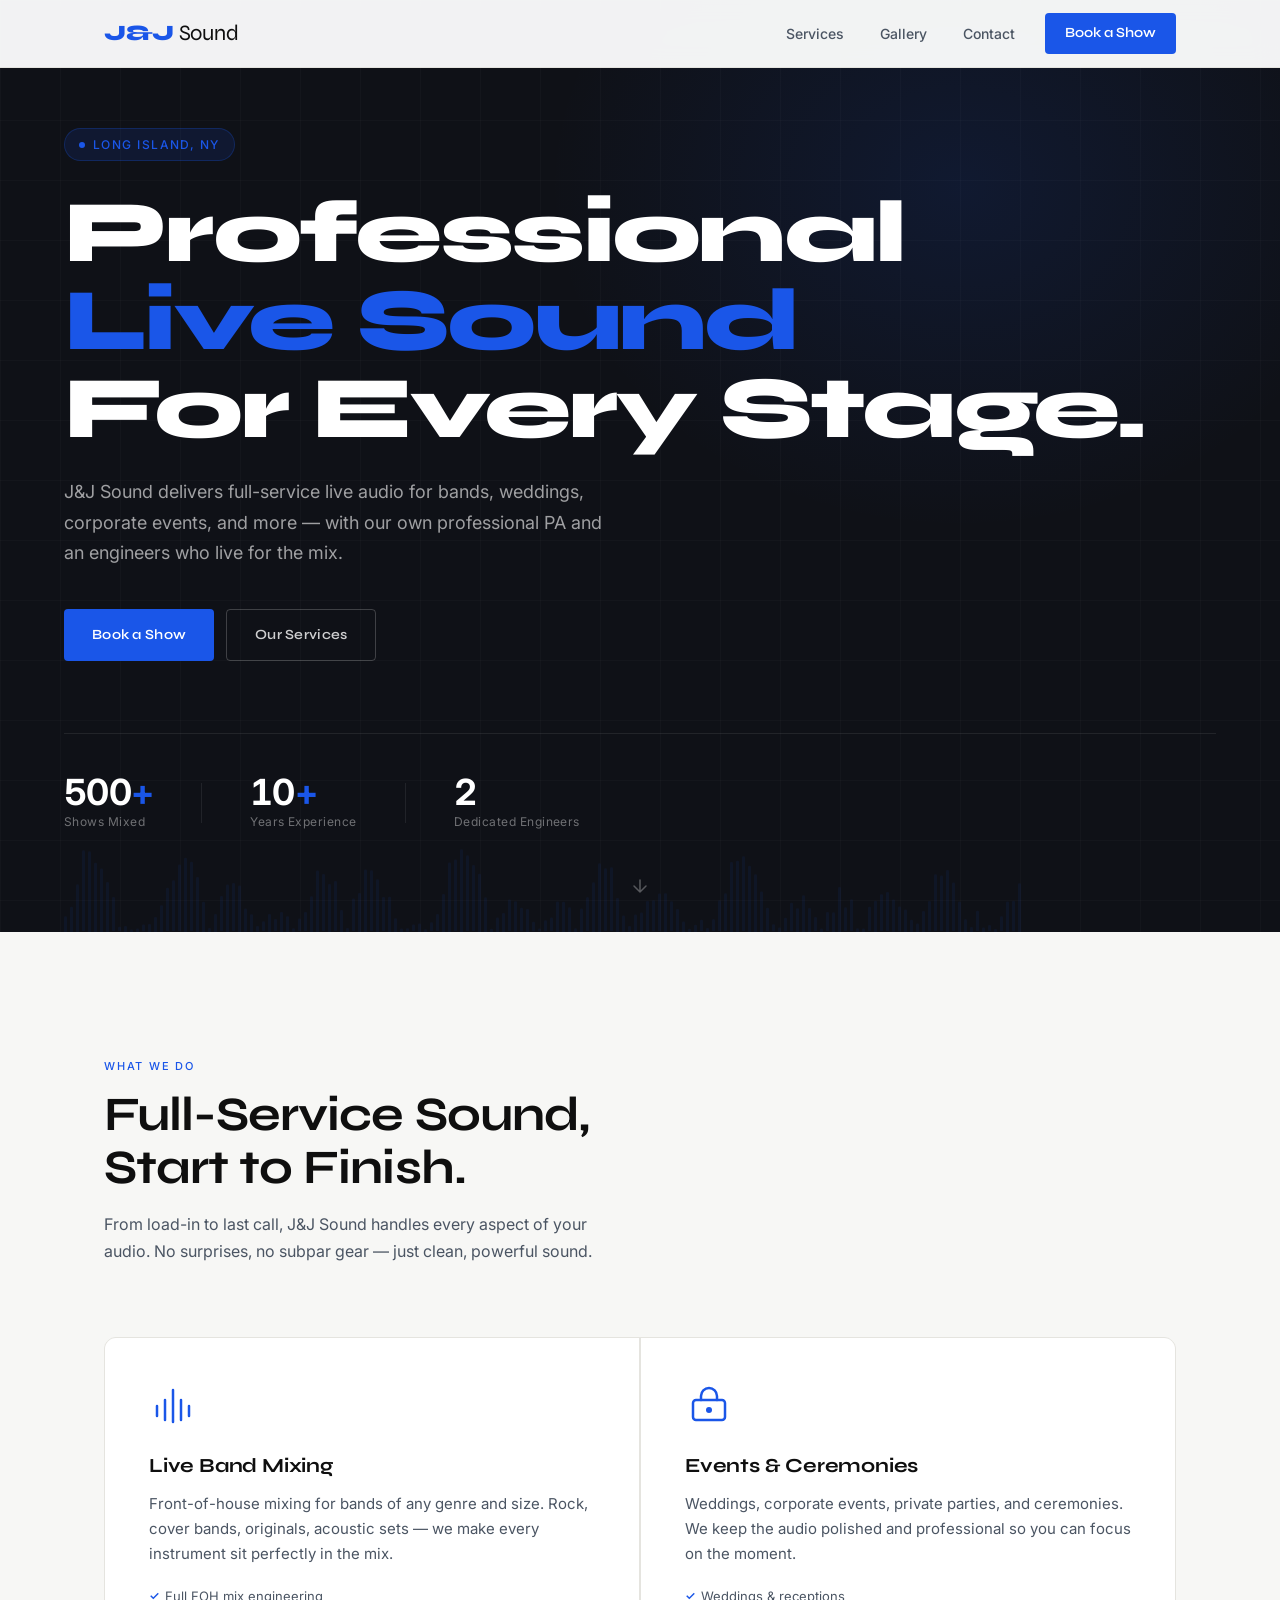
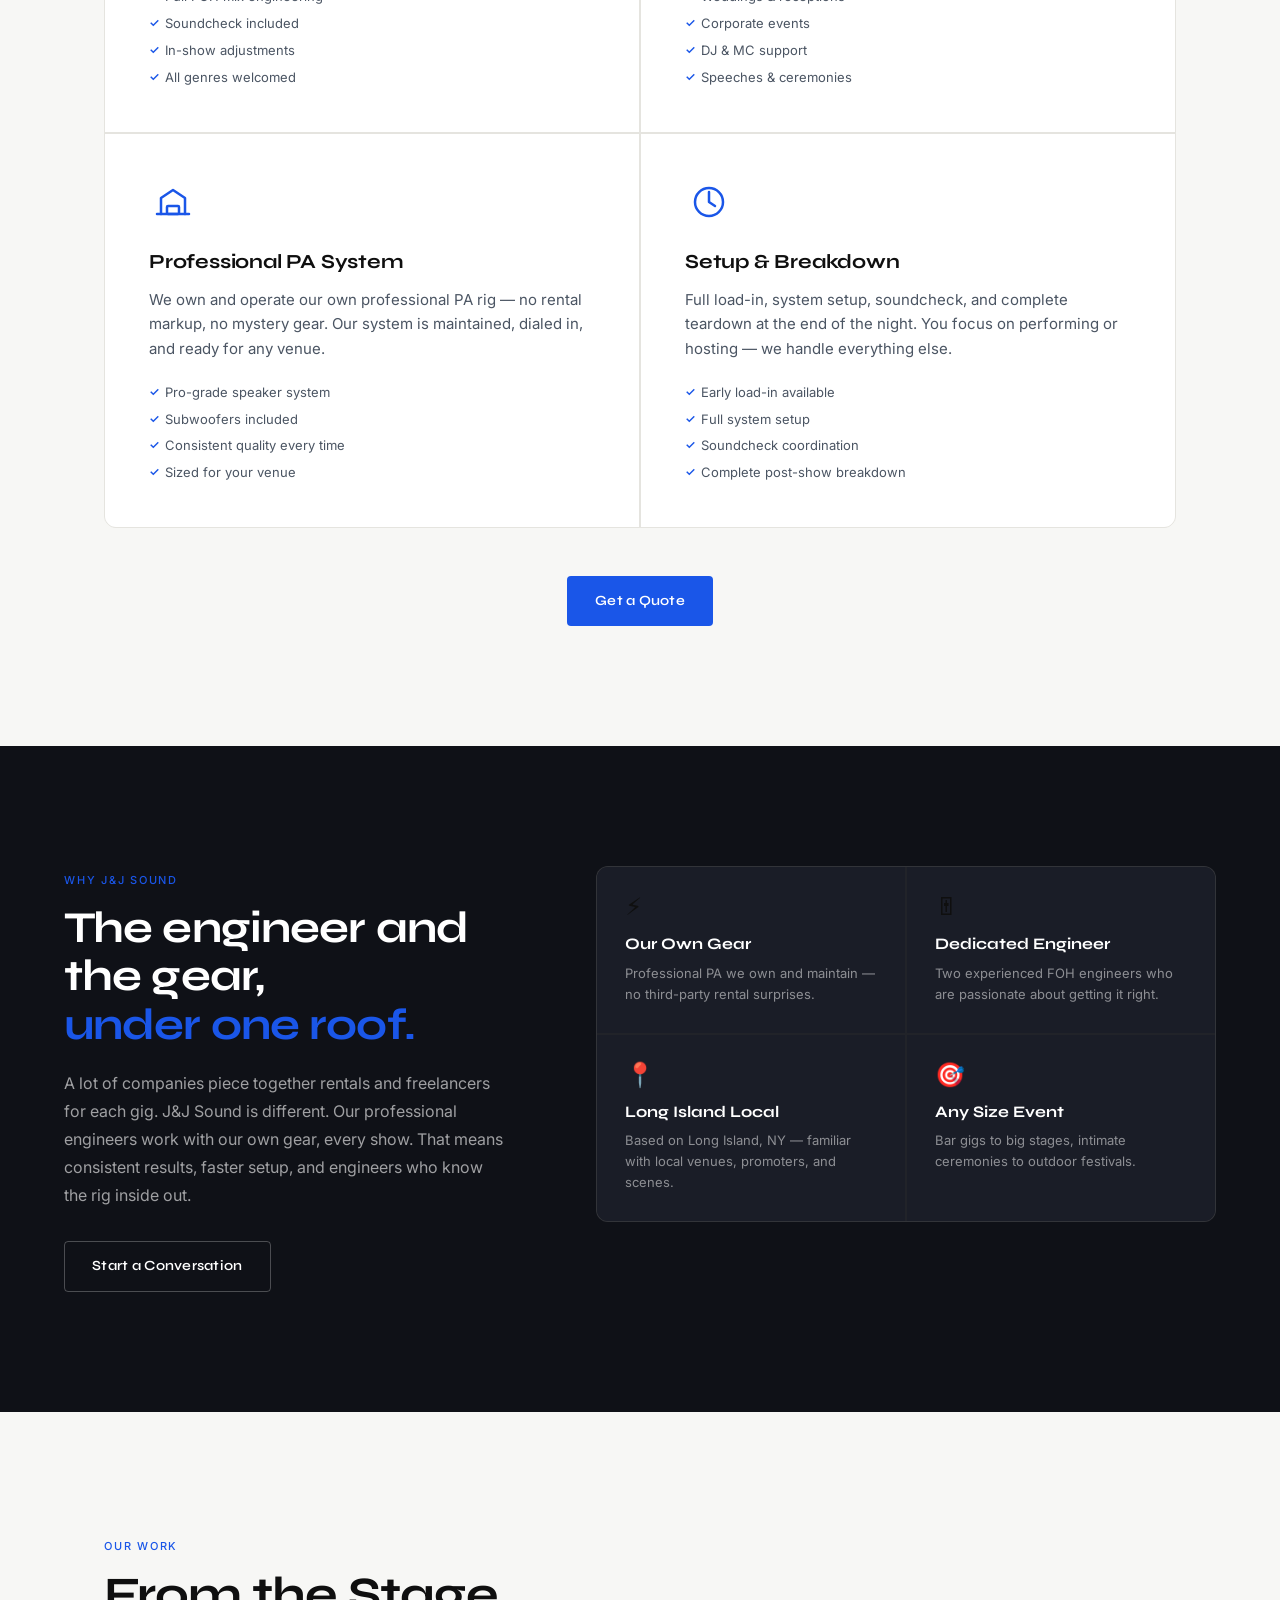
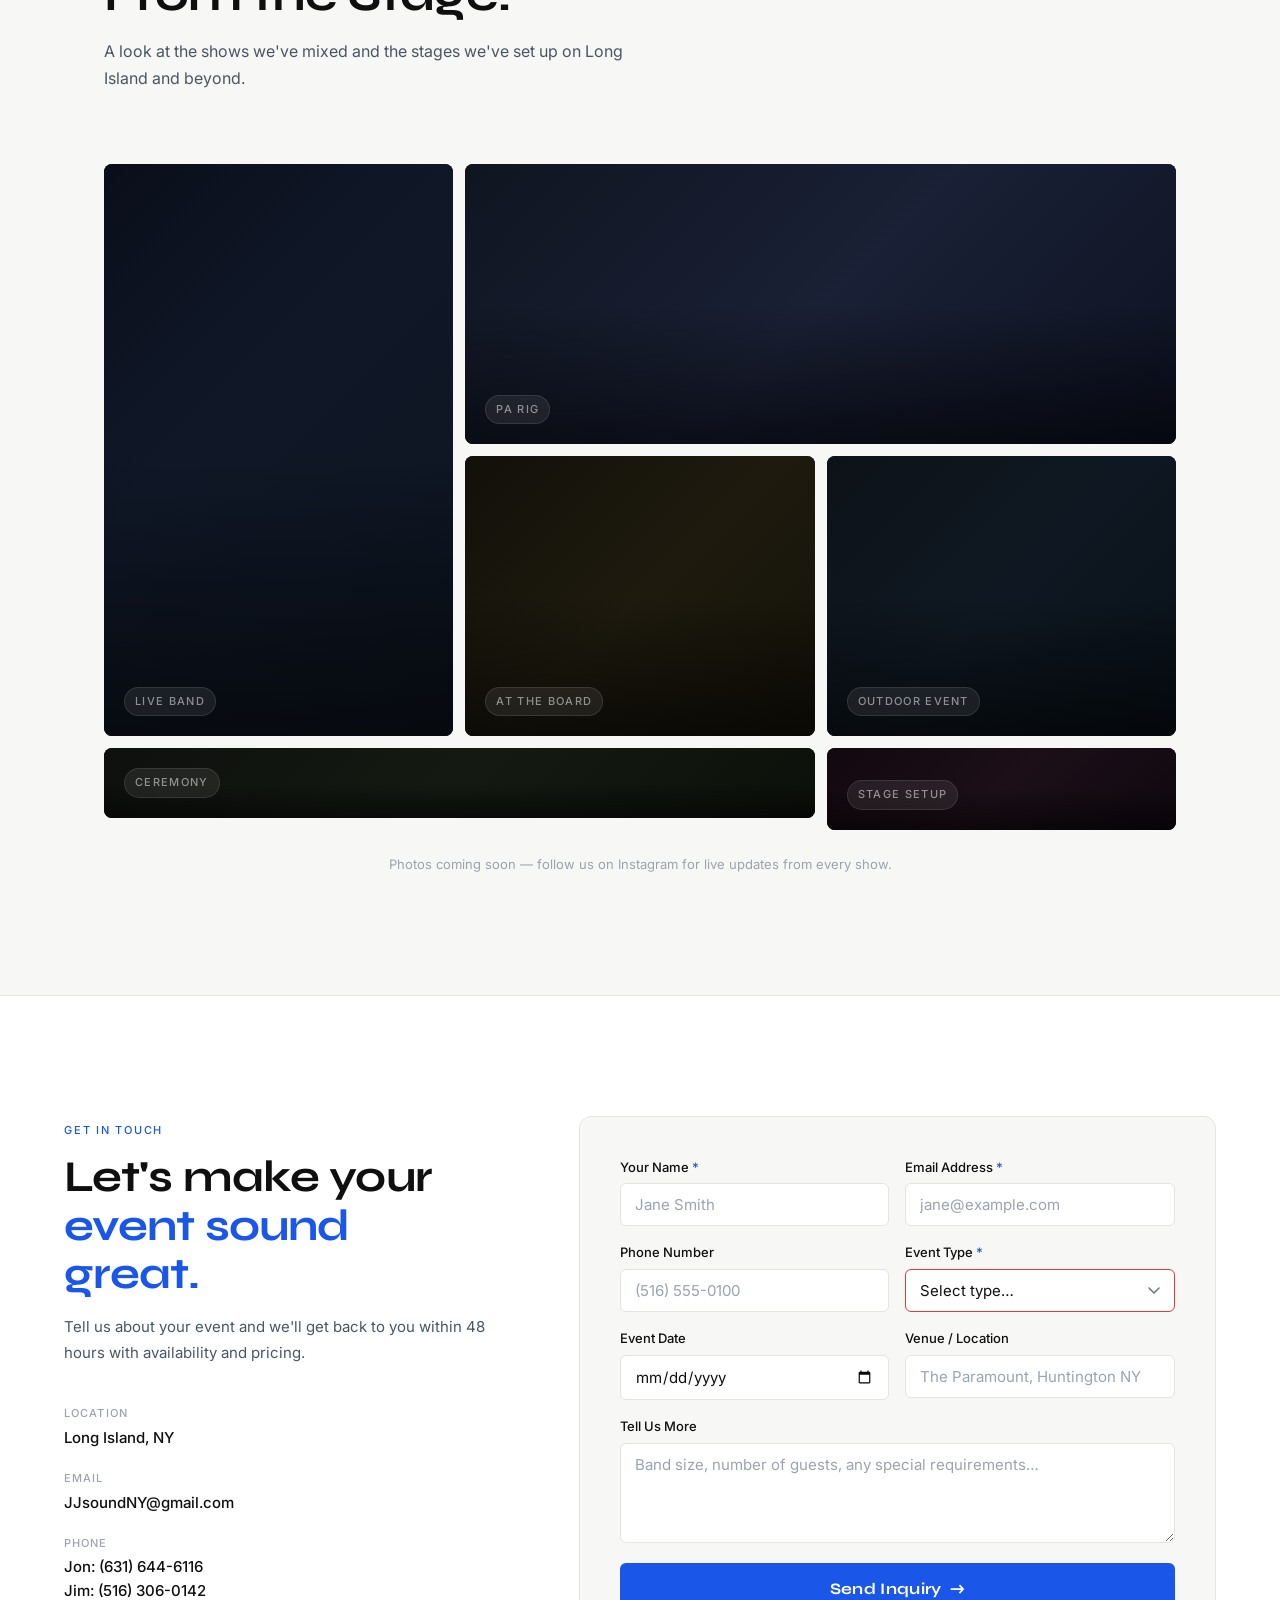
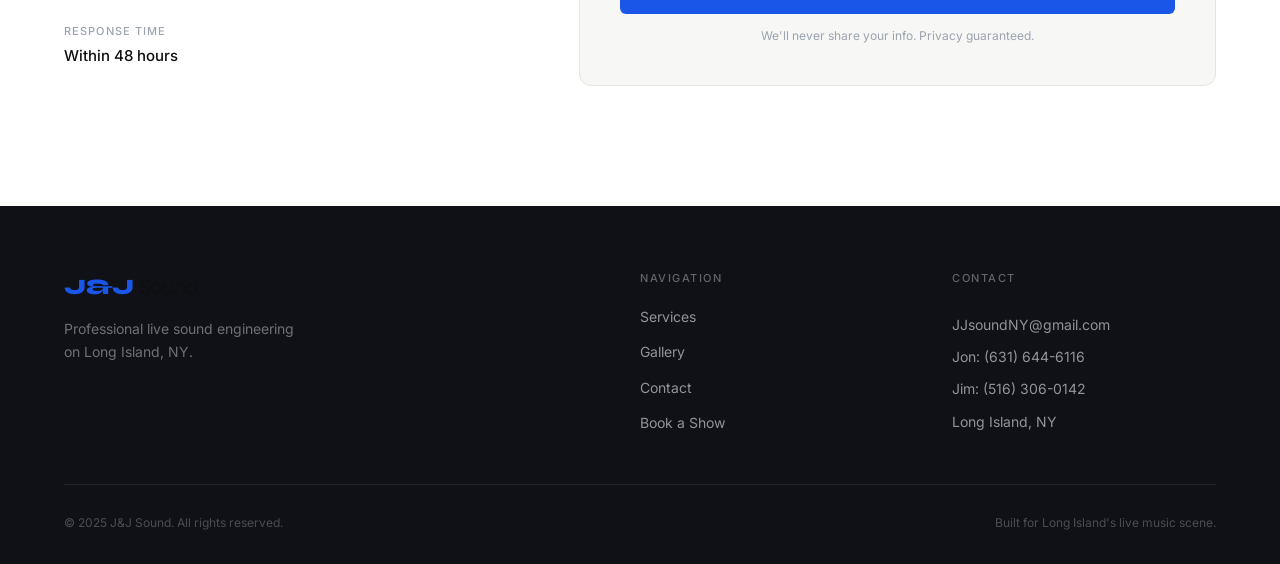
==== commit ce5f5ff3: "Add Jon and Jim's phone numbers to footer contact block Co-Authored-By: Claude Sonnet 5 <noreply@ant" ====
--- a/index.html
+++ b/index.html
@@ -3,1013 +3,20 @@
 <head>
   <meta charset="UTF-8" />
   <meta name="viewport" content="width=device-width, initial-scale=1.0" />
-  <meta name="description" content="JJ Sound — Professional live sound engineering and PA system for bands and events on Long Island, NY." />
-  <title>JJ Sound — Live Sound Engineering · Long Island, NY</title>
+  <meta name="description" content="J&J Sound — Professional live sound engineering and PA system for bands and events on Long Island, NY." />
+  <title>J&J Sound — Live Sound Engineering · Long Island, NY</title>
   <link rel="preconnect" href="https://fonts.googleapis.com" />
   <link rel="preconnect" href="https://fonts.gstatic.com" crossorigin />
   <link href="https://fonts.googleapis.com/css2?family=Syne:wght@400;500;600;700;800&family=Inter:wght@300;400;500&display=swap" rel="stylesheet" />
-  <style>
-/* =============================================
-   JJ Sound — Stylesheet
-   Palette: #0F1117 dark · #F7F7F5 light · #1A56E8 accent
-   Type: Syne (display) · Inter (body)
-   ============================================= */
-
-/* ── Reset ── */
-*, *::before, *::after { box-sizing: border-box; margin: 0; padding: 0; }
-
-:root {
-  --dark:       #0F1117;
-  --dark-2:     #1A1D27;
-  --dark-3:     #252833;
-  --light:      #F7F7F5;
-  --white:      #FFFFFF;
-  --blue:       #1A56E8;
-  --blue-dark:  #1344C0;
-  --blue-glow:  rgba(26,86,232,0.15);
-  --text:       #0F0F0F;
-  --text-2:     #4B5563;
-  --text-3:     #9CA3AF;
-  --border:     #E5E4DF;
-  --border-dark: rgba(255,255,255,0.08);
-
-  --font-display: 'Syne', system-ui, sans-serif;
-  --font-body:    'Inter', system-ui, sans-serif;
-
-  --ease-out:    cubic-bezier(0.16, 1, 0.3, 1);
-  --ease-smooth: cubic-bezier(0.4, 0, 0.2, 1);
-
-  --nav-h: 68px;
-  --max-w: 1200px;
-  --pad:   clamp(20px, 5vw, 64px);
-}
-
-html { font-size: 16px; scroll-behavior: smooth; }
-
-body {
-  background: var(--light);
-  color: var(--text);
-  font-family: var(--font-body);
-  font-size: 1rem;
-  font-weight: 400;
-  line-height: 1.6;
-  overflow-x: hidden;
-}
-
-a { color: inherit; text-decoration: none; }
-ul { list-style: none; }
-img { display: block; width: 100%; }
-button { font-family: inherit; cursor: pointer; border: none; background: none; }
-
-/* ── Scroll reveal ── */
-.reveal-up,
-.reveal-left,
-.reveal-right {
-  opacity: 0;
-  transition: opacity 0.75s var(--ease-out), transform 0.75s var(--ease-out);
-}
-.reveal-up    { transform: translateY(28px); }
-.reveal-left  { transform: translateX(-28px); }
-.reveal-right { transform: translateX(28px); }
-.reveal-up.visible,
-.reveal-left.visible,
-.reveal-right.visible { opacity: 1; transform: none; }
-
-@media (prefers-reduced-motion: reduce) {
-  .reveal-up, .reveal-left, .reveal-right {
-    opacity: 1; transform: none; transition: none;
-  }
-}
-
-/* ── Layout helpers ── */
-.section-eyebrow {
-  display: inline-block;
-  font-size: 0.6875rem;
-  font-weight: 500;
-  letter-spacing: 0.16em;
-  text-transform: uppercase;
-  color: var(--blue);
-  margin-bottom: 14px;
-}
-
-.section-title {
-  font-family: var(--font-display);
-  font-size: clamp(2rem, 4.5vw, 3rem);
-  font-weight: 700;
-  line-height: 1.1;
-  letter-spacing: -0.02em;
-  color: var(--text);
-}
-
-.section-desc {
-  font-size: 1rem;
-  color: var(--text-2);
-  max-width: 520px;
-  margin-top: 16px;
-  line-height: 1.7;
-}
-
-.section-header {
-  margin-bottom: clamp(40px, 6vw, 72px);
-}
-
-/* ── Buttons ── */
-.btn-primary {
-  display: inline-flex;
-  align-items: center;
-  gap: 8px;
-  background: var(--blue);
-  color: #fff;
-  font-family: var(--font-display);
-  font-size: 0.875rem;
-  font-weight: 600;
-  letter-spacing: 0.02em;
-  padding: 14px 28px;
-  border-radius: 4px;
-  transition: background 0.2s, transform 0.2s var(--ease-out), box-shadow 0.2s;
-}
-.btn-primary:hover, .btn-primary:focus-visible {
-  background: var(--blue-dark);
-  transform: translateY(-2px);
-  box-shadow: 0 8px 24px rgba(26,86,232,0.3);
-}
-
-.btn-ghost {
-  display: inline-flex;
-  align-items: center;
-  gap: 8px;
-  background: transparent;
-  color: rgba(255,255,255,0.8);
-  font-family: var(--font-display);
-  font-size: 0.875rem;
-  font-weight: 600;
-  letter-spacing: 0.02em;
-  padding: 14px 28px;
-  border-radius: 4px;
-  border: 1px solid rgba(255,255,255,0.2);
-  transition: border-color 0.2s, color 0.2s, background 0.2s;
-}
-.btn-ghost:hover, .btn-ghost:focus-visible {
-  border-color: rgba(255,255,255,0.5);
-  color: #fff;
-  background: rgba(255,255,255,0.06);
-}
-
-.btn-outline {
-  display: inline-flex;
-  align-items: center;
-  gap: 8px;
-  background: transparent;
-  color: var(--text);
-  font-family: var(--font-display);
-  font-size: 0.875rem;
-  font-weight: 600;
-  letter-spacing: 0.02em;
-  padding: 13px 27px;
-  border-radius: 4px;
-  border: 1.5px solid var(--text);
-  transition: background 0.2s, color 0.2s;
-}
-.btn-outline:hover, .btn-outline:focus-visible {
-  background: var(--text);
-  color: var(--white);
-}
-
-/* Focus styles */
-:focus-visible {
-  outline: 2px solid var(--blue);
-  outline-offset: 3px;
-  border-radius: 3px;
-}
-
-/* ── Navigation ── */
-.nav {
-  position: fixed;
-  top: 0; left: 0; right: 0;
-  z-index: 200;
-  height: var(--nav-h);
-  background: rgba(255,255,255,0.95);
-  backdrop-filter: blur(12px);
-  -webkit-backdrop-filter: blur(12px);
-  border-bottom: 1px solid var(--border);
-  transition: box-shadow 0.3s;
-}
-.nav.scrolled {
-  box-shadow: 0 2px 20px rgba(0,0,0,0.08);
-}
-
-.nav__inner {
-  max-width: var(--max-w);
-  margin: 0 auto;
-  padding: 0 var(--pad);
-  height: 100%;
-  display: flex;
-  align-items: center;
-  justify-content: space-between;
-  gap: 32px;
-}
-
-.nav__logo {
-  display: flex;
-  align-items: baseline;
-  gap: 5px;
-  flex-shrink: 0;
-}
-.nav__logo-jj {
-  font-family: var(--font-display);
-  font-size: 1.375rem;
-  font-weight: 800;
-  letter-spacing: -0.02em;
-  color: var(--blue);
-}
-.nav__logo-sound {
-  font-family: var(--font-display);
-  font-size: 1.375rem;
-  font-weight: 400;
-  letter-spacing: -0.01em;
-  color: var(--text);
-}
-
-.nav__links {
-  display: flex;
-  align-items: center;
-  gap: 8px;
-}
-
-.nav__link {
-  font-size: 0.875rem;
-  font-weight: 500;
-  color: var(--text-2);
-  padding: 8px 14px;
-  border-radius: 4px;
-  transition: color 0.2s, background 0.2s;
-}
-.nav__link:hover { color: var(--text); background: var(--light); }
-
-.nav__cta {
-  display: inline-flex;
-  align-items: center;
-  background: var(--blue);
-  color: #fff;
-  font-size: 0.875rem;
-  font-weight: 600;
-  font-family: var(--font-display);
-  padding: 9px 20px;
-  border-radius: 4px;
-  margin-left: 8px;
-  transition: background 0.2s, transform 0.2s var(--ease-out);
-}
-.nav__cta:hover { background: var(--blue-dark); transform: translateY(-1px); }
-
-.nav__toggle {
-  display: none;
-  flex-direction: column;
-  justify-content: center;
-  gap: 5px;
-  width: 36px;
-  height: 36px;
-  padding: 6px;
-}
-.nav__toggle span {
-  display: block;
-  width: 100%;
-  height: 1.5px;
-  background: var(--text);
-  border-radius: 2px;
-  transition: transform 0.3s var(--ease-out), opacity 0.3s;
-}
-.nav__toggle.open span:nth-child(1) { transform: translateY(6.5px) rotate(45deg); }
-.nav__toggle.open span:nth-child(2) { opacity: 0; transform: scaleX(0); }
-.nav__toggle.open span:nth-child(3) { transform: translateY(-6.5px) rotate(-45deg); }
-
-.nav__mobile {
-  position: fixed;
-  inset: 0;
-  top: var(--nav-h);
-  background: rgba(255,255,255,0.98);
-  backdrop-filter: blur(12px);
-  z-index: 199;
-  padding: 32px var(--pad);
-  opacity: 0;
-  pointer-events: none;
-  transform: translateY(-8px);
-  transition: opacity 0.3s var(--ease-out), transform 0.3s var(--ease-out);
-}
-.nav__mobile.open {
-  opacity: 1;
-  pointer-events: all;
-  transform: translateY(0);
-}
-.nav__mobile ul {
-  display: flex;
-  flex-direction: column;
-  gap: 4px;
-}
-.nav__mobile-link {
-  display: block;
-  font-family: var(--font-display);
-  font-size: 1.5rem;
-  font-weight: 600;
-  color: var(--text);
-  padding: 14px 0;
-  border-bottom: 1px solid var(--border);
-  transition: color 0.2s, padding-left 0.2s var(--ease-out);
-}
-.nav__mobile-link:hover { color: var(--blue); padding-left: 8px; }
-.nav__mobile-link--cta { color: var(--blue); border-bottom: none; }
-
-/* ── Hero ── */
-.hero {
-  min-height: 100svh;
-  background: var(--dark);
-  position: relative;
-  display: flex;
-  flex-direction: column;
-  justify-content: center;
-  padding: calc(var(--nav-h) + 60px) var(--pad) 100px;
-  overflow: hidden;
-}
-
-.hero__bg {
-  position: absolute;
-  inset: 0;
-  pointer-events: none;
-  overflow: hidden;
-}
-
-/* Subtle grid lines */
-.hero__bg::before {
-  content: '';
-  position: absolute;
-  inset: 0;
-  background-image:
-    linear-gradient(rgba(255,255,255,0.02) 1px, transparent 1px),
-    linear-gradient(90deg, rgba(255,255,255,0.02) 1px, transparent 1px);
-  background-size: 60px 60px;
-}
-
-/* Blue glow accent */
-.hero__bg::after {
-  content: '';
-  position: absolute;
-  top: -20%;
-  right: -10%;
-  width: 70%;
-  height: 80%;
-  background: radial-gradient(ellipse, rgba(26,86,232,0.12) 0%, transparent 65%);
-  pointer-events: none;
-}
-
-.hero__waveform {
-  position: absolute;
-  bottom: 0;
-  left: 0;
-  right: 0;
-  height: 120px;
-  display: flex;
-  align-items: flex-end;
-  gap: 3px;
-  padding: 0 var(--pad);
-  opacity: 0.12;
-}
-
-.hero__content {
-  position: relative;
-  z-index: 2;
-  max-width: var(--max-w);
-  width: 100%;
-  margin: 0 auto;
-}
-
-.hero__badge {
-  display: inline-flex;
-  align-items: center;
-  gap: 8px;
-  font-size: 0.75rem;
-  font-weight: 500;
-  letter-spacing: 0.12em;
-  text-transform: uppercase;
-  color: var(--blue);
-  background: rgba(26,86,232,0.12);
-  border: 1px solid rgba(26,86,232,0.25);
-  padding: 6px 14px;
-  border-radius: 100px;
-  margin-bottom: 28px;
-}
-.hero__badge::before {
-  content: '';
-  width: 6px; height: 6px;
-  background: var(--blue);
-  border-radius: 50%;
-  flex-shrink: 0;
-}
-
-.hero__headline {
-  font-family: var(--font-display);
-  font-size: clamp(3rem, 8vw, 5.5rem);
-  font-weight: 800;
-  line-height: 1.0;
-  letter-spacing: -0.03em;
-  color: #fff;
-  margin-bottom: 24px;
-}
-
-.hero__headline-accent {
-  color: var(--blue);
-  display: inline-block;
-}
-
-.hero__sub {
-  font-size: clamp(1rem, 1.8vw, 1.125rem);
-  color: rgba(255,255,255,0.6);
-  max-width: 560px;
-  line-height: 1.7;
-  margin-bottom: 40px;
-}
-
-.hero__actions {
-  display: flex;
-  flex-wrap: wrap;
-  gap: 12px;
-  margin-bottom: 72px;
-}
-
-.hero__stats {
-  display: flex;
-  align-items: center;
-  gap: clamp(24px, 4vw, 48px);
-  padding-top: 40px;
-  border-top: 1px solid var(--border-dark);
-  max-width: var(--max-w);
-  width: 100%;
-  margin: 0 auto;
-  position: relative;
-  z-index: 2;
-}
-
-.hero__stat {
-  display: flex;
-  flex-direction: column;
-  gap: 2px;
-}
-
-.hero__stat-num {
-  font-family: var(--font-body);
-  font-size: clamp(1.75rem, 3.5vw, 2.25rem);
-  font-weight: 700;
-  color: #fff;
-  letter-spacing: -0.02em;
-  line-height: 1;
-  font-variant-numeric: tabular-nums lining-nums;
-}
-.hero__stat-plus {
-  font-size: 1em;
-  color: var(--blue);
-}
-.hero__stat-label {
-  font-size: 0.75rem;
-  font-weight: 400;
-  color: rgba(255,255,255,0.4);
-  letter-spacing: 0.04em;
-}
-.hero__stat-divider {
-  width: 1px;
-  height: 40px;
-  background: var(--border-dark);
-  flex-shrink: 0;
-}
-
-.hero__scroll {
-  position: absolute;
-  bottom: 28px;
-  left: 50%;
-  transform: translateX(-50%);
-  color: rgba(255,255,255,0.3);
-  animation: bobDown 2s ease-in-out infinite;
-  transition: color 0.2s;
-  z-index: 2;
-}
-.hero__scroll:hover { color: rgba(255,255,255,0.7); }
-
-@keyframes bobDown {
-  0%, 100% { transform: translateX(-50%) translateY(0); }
-  50%       { transform: translateX(-50%) translateY(5px); }
-}
-@media (prefers-reduced-motion: reduce) { .hero__scroll { animation: none; } }
-
-/* ── Services ── */
-.services {
-  padding: clamp(80px, 10vw, 120px) var(--pad);
-  max-width: var(--max-w);
-  margin: 0 auto;
-}
-
-.services__grid {
-  display: grid;
-  grid-template-columns: repeat(2, 1fr);
-  gap: 2px;
-  background: var(--border);
-  border: 1px solid var(--border);
-  border-radius: 12px;
-  overflow: hidden;
-}
-
-.services__card {
-  background: var(--white);
-  padding: clamp(28px, 4vw, 44px);
-  transition: background 0.2s;
-  position: relative;
-}
-.services__card:hover { background: #FAFAFA; }
-
-.services__icon {
-  width: 48px;
-  height: 48px;
-  color: var(--blue);
-  margin-bottom: 20px;
-}
-.services__icon svg { width: 100%; height: 100%; }
-
-.services__card-title {
-  font-family: var(--font-display);
-  font-size: 1.25rem;
-  font-weight: 700;
-  letter-spacing: -0.01em;
-  margin-bottom: 10px;
-  color: var(--text);
-}
-
-.services__card-desc {
-  font-size: 0.9375rem;
-  color: var(--text-2);
-  line-height: 1.65;
-  margin-bottom: 20px;
-}
-
-.services__features {
-  display: flex;
-  flex-direction: column;
-  gap: 6px;
-  margin-top: auto;
-}
-.services__features li {
-  font-size: 0.8125rem;
-  color: var(--text-2);
-  padding-left: 16px;
-  position: relative;
-}
-.services__features li::before {
-  content: '✓';
-  position: absolute;
-  left: 0;
-  color: var(--blue);
-  font-weight: 600;
-  font-size: 0.75rem;
-}
-
-.services__cta {
-  margin-top: 48px;
-  text-align: center;
-}
-
-/* ── Why JJ ── */
-.why {
-  background: var(--dark);
-  padding: clamp(80px, 10vw, 120px) var(--pad);
-}
-.why__inner {
-  max-width: var(--max-w);
-  margin: 0 auto;
-  display: grid;
-  grid-template-columns: 5fr 7fr;
-  gap: clamp(48px, 7vw, 100px);
-  align-items: start;
-}
-
-.why .section-eyebrow { color: var(--blue); }
-
-.why__title {
-  font-family: var(--font-display);
-  font-size: clamp(2rem, 4vw, 2.75rem);
-  font-weight: 700;
-  line-height: 1.1;
-  letter-spacing: -0.02em;
-  color: #fff;
-  margin-bottom: 20px;
-}
-.why__title-accent { color: var(--blue); }
-
-.why__body {
-  font-size: 1rem;
-  color: rgba(255,255,255,0.6);
-  line-height: 1.75;
-  margin-bottom: 32px;
-}
-
-.why .btn-outline {
-  color: #fff;
-  border-color: rgba(255,255,255,0.25);
-}
-.why .btn-outline:hover {
-  background: #fff;
-  color: var(--dark);
-  border-color: #fff;
-}
-
-.why__pillars {
-  display: grid;
-  grid-template-columns: 1fr 1fr;
-  gap: 2px;
-  background: var(--border-dark);
-  border: 1px solid var(--border-dark);
-  border-radius: 12px;
-  overflow: hidden;
-}
-
-.why__pillar {
-  background: var(--dark-2);
-  padding: 28px;
-  transition: background 0.2s;
-}
-.why__pillar:hover { background: var(--dark-3); }
-
-.why__pillar-icon {
-  display: block;
-  font-size: 1.5rem;
-  margin-bottom: 12px;
-  line-height: 1;
-}
-.why__pillar-title {
-  font-family: var(--font-display);
-  font-size: 1rem;
-  font-weight: 700;
-  color: #fff;
-  margin-bottom: 6px;
-}
-.why__pillar-desc {
-  font-size: 0.8125rem;
-  color: rgba(255,255,255,0.5);
-  line-height: 1.6;
-}
-
-/* ── Gallery ── */
-.gallery {
-  padding: clamp(80px, 10vw, 120px) var(--pad);
-  max-width: var(--max-w);
-  margin: 0 auto;
-}
-
-.gallery__grid {
-  display: grid;
-  grid-template-columns: repeat(3, 1fr);
-  grid-template-rows: 280px 280px;
-  gap: 12px;
-}
-
-.gallery__item { border-radius: 8px; overflow: hidden; position: relative; }
-.gallery__item--tall  { grid-row: span 2; }
-.gallery__item--wide  { grid-column: span 2; }
-
-.gallery__placeholder {
-  width: 100%;
-  height: 100%;
-  display: flex;
-  align-items: flex-end;
-  padding: 20px;
-  position: relative;
-  overflow: hidden;
-  transition: transform 0.4s var(--ease-out);
-}
-.gallery__item:hover .gallery__placeholder { transform: scale(1.03); }
-
-.gallery__img {
-  height: 100%;
-  object-fit: cover;
-  transition: transform 0.4s var(--ease-out);
-}
-.gallery__item:hover .gallery__img { transform: scale(1.03); }
-
-.gallery__placeholder::before {
-  content: '';
-  position: absolute;
-  inset: 0;
-  background: inherit;
-}
-.gallery__placeholder::after {
-  content: '';
-  position: absolute;
-  inset: 0;
-  background: linear-gradient(to top, rgba(0,0,0,0.55) 0%, transparent 50%);
-}
-
-.gp--1 { background: linear-gradient(135deg, #0a0e1a 0%, #101828 40%, #0d1520 100%); }
-.gp--2 { background: linear-gradient(135deg, #0f1520 0%, #1a2035 50%, #0d1222 100%); }
-.gp--3 { background: linear-gradient(135deg, #12100a 0%, #1e1a0e 50%, #141208 100%); }
-.gp--4 { background: linear-gradient(135deg, #0d1218 0%, #0f1822 50%, #081018 100%); }
-.gp--5 { background: linear-gradient(135deg, #0e100d 0%, #141a12 50%, #0c100a 100%); }
-.gp--6 { background: linear-gradient(135deg, #12080f 0%, #1c0f18 50%, #0f0810 100%); }
-
-/* Waveform shapes inside placeholders */
-.gp--1::before {
-  background: linear-gradient(135deg, #0a0e1a 0%, #101828 40%, #0d1520 100%),
-    radial-gradient(ellipse at 30% 50%, rgba(26,86,232,0.2) 0%, transparent 60%);
-}
-.gp--2::before {
-  background: linear-gradient(135deg, #0f1520 0%, #1a2035 50%, #0d1222 100%),
-    radial-gradient(ellipse at 70% 60%, rgba(26,86,232,0.18) 0%, transparent 55%);
-}
-.gp--3::before {
-  background: linear-gradient(135deg, #12100a 0%, #1e1a0e 50%, #141208 100%),
-    radial-gradient(ellipse at 50% 40%, rgba(200,160,60,0.12) 0%, transparent 55%);
-}
-
-.gallery__label {
-  position: relative;
-  z-index: 1;
-  font-size: 0.6875rem;
-  font-weight: 500;
-  letter-spacing: 0.12em;
-  text-transform: uppercase;
-  color: rgba(255,255,255,0.5);
-  background: rgba(255,255,255,0.08);
-  padding: 5px 10px;
-  border-radius: 100px;
-  border: 1px solid rgba(255,255,255,0.1);
-}
-
-.gallery__note {
-  margin-top: 24px;
-  font-size: 0.8125rem;
-  color: var(--text-3);
-  text-align: center;
-}
-
-/* ── Contact ── */
-.contact {
-  background: var(--white);
-  border-top: 1px solid var(--border);
-  padding: clamp(80px, 10vw, 120px) var(--pad);
-}
-.contact__inner {
-  max-width: var(--max-w);
-  margin: 0 auto;
-  display: grid;
-  grid-template-columns: 4fr 6fr;
-  gap: clamp(48px, 7vw, 100px);
-  align-items: start;
-}
-
-.contact__title {
-  font-family: var(--font-display);
-  font-size: clamp(1.875rem, 4vw, 2.75rem);
-  font-weight: 700;
-  line-height: 1.1;
-  letter-spacing: -0.02em;
-  color: var(--text);
-  margin-bottom: 16px;
-}
-.contact__title-accent { color: var(--blue); }
-
-.contact__desc {
-  font-size: 0.9375rem;
-  color: var(--text-2);
-  line-height: 1.7;
-  margin-bottom: 40px;
-}
-
-.contact__info {
-  display: flex;
-  flex-direction: column;
-  gap: 20px;
-}
-.contact__info-item {
-  display: flex;
-  flex-direction: column;
-  gap: 3px;
-}
-.contact__info-label {
-  font-size: 0.6875rem;
-  font-weight: 500;
-  letter-spacing: 0.1em;
-  text-transform: uppercase;
-  color: var(--text-3);
-}
-.contact__info-value {
-  font-size: 0.9375rem;
-  font-weight: 500;
-  color: var(--text);
-}
-.contact__info-link { transition: color 0.2s; }
-.contact__info-link:hover { color: var(--blue); }
-
-/* ── Form ── */
-.form {
-  background: var(--light);
-  border: 1px solid var(--border);
-  border-radius: 12px;
-  padding: clamp(24px, 4vw, 40px);
-}
-
-.form__row {
-  display: grid;
-  grid-template-columns: 1fr 1fr;
-  gap: 16px;
-  margin-bottom: 16px;
-}
-
-.form__field {
-  display: flex;
-  flex-direction: column;
-  gap: 6px;
-}
-.form__field--full { margin-bottom: 20px; }
-
-.form__label {
-  font-size: 0.8125rem;
-  font-weight: 500;
-  color: var(--text);
-}
-.form__label span { color: var(--blue); }
-
-.form__input {
-  font-family: var(--font-body);
-  font-size: 0.9375rem;
-  color: var(--text);
-  background: var(--white);
-  border: 1.5px solid var(--border);
-  border-radius: 6px;
-  padding: 11px 14px;
-  width: 100%;
-  transition: border-color 0.2s, box-shadow 0.2s;
-  appearance: none;
-  -webkit-appearance: none;
-}
-.form__input::placeholder { color: var(--text-3); }
-.form__input:focus {
-  outline: none;
-  border-color: var(--blue);
-  box-shadow: 0 0 0 3px var(--blue-glow);
-}
-.form__input:invalid:not(:placeholder-shown) {
-  border-color: #E53935;
-}
-
-.form__select {
-  background-image: url("data:image/svg+xml,%3Csvg xmlns='http://www.w3.org/2000/svg' width='12' height='8' viewBox='0 0 12 8' fill='none'%3E%3Cpath d='M1 1l5 5 5-5' stroke='%236B7280' stroke-width='1.5' stroke-linecap='round' stroke-linejoin='round'/%3E%3C/svg%3E");
-  background-repeat: no-repeat;
-  background-position: right 14px center;
-  padding-right: 36px;
-  cursor: pointer;
-}
-
-.form__textarea { resize: vertical; min-height: 100px; }
-
-.form__submit {
-  display: inline-flex;
-  align-items: center;
-  justify-content: center;
-  gap: 8px;
-  width: 100%;
-  background: var(--blue);
-  color: #fff;
-  font-family: var(--font-display);
-  font-size: 1rem;
-  font-weight: 700;
-  padding: 15px 28px;
-  border-radius: 6px;
-  transition: background 0.2s, transform 0.2s var(--ease-out), box-shadow 0.2s;
-  margin-bottom: 12px;
-}
-.form__submit:hover {
-  background: var(--blue-dark);
-  transform: translateY(-2px);
-  box-shadow: 0 8px 24px rgba(26,86,232,0.3);
-}
-.form__submit:disabled {
-  opacity: 0.6;
-  transform: none;
-  cursor: not-allowed;
-}
-.form__submit-icon { font-size: 1.1em; transition: transform 0.2s; }
-.form__submit:hover .form__submit-icon { transform: translateX(3px); }
-
-.form__privacy {
-  font-size: 0.75rem;
-  color: var(--text-3);
-  text-align: center;
-}
-
-.form__success {
-  margin-top: 16px;
-  padding: 14px 18px;
-  background: #ECFDF5;
-  border: 1px solid #6EE7B7;
-  border-radius: 6px;
-  color: #065F46;
-  font-size: 0.875rem;
-  text-align: center;
-}
-
-/* ── Footer ── */
-.footer {
-  background: var(--dark);
-  padding: 64px var(--pad) 32px;
-}
-.footer__inner {
-  max-width: var(--max-w);
-  margin: 0 auto;
-  display: grid;
-  grid-template-columns: 2fr 1fr 1fr;
-  gap: 48px;
-  padding-bottom: 48px;
-  border-bottom: 1px solid var(--border-dark);
-  margin-bottom: 28px;
-}
-
-.footer__logo {
-  display: flex;
-  align-items: baseline;
-  gap: 5px;
-  margin-bottom: 12px;
-}
-.footer__tagline {
-  font-size: 0.875rem;
-  color: rgba(255,255,255,0.4);
-  line-height: 1.65;
-}
-
-.footer__nav-heading {
-  font-size: 0.6875rem;
-  font-weight: 500;
-  letter-spacing: 0.14em;
-  text-transform: uppercase;
-  color: rgba(255,255,255,0.35);
-  margin-bottom: 16px;
-}
-.footer__nav ul, .footer__contact { display: flex; flex-direction: column; gap: 10px; }
-.footer__nav a, .footer__contact p, .footer__contact a {
-  font-size: 0.875rem;
-  color: rgba(255,255,255,0.55);
-  transition: color 0.2s;
-}
-.footer__nav a:hover, .footer__contact a:hover { color: #fff; }
-
-.footer__bottom {
-  max-width: var(--max-w);
-  margin: 0 auto;
-  display: flex;
-  justify-content: space-between;
-  align-items: center;
-  gap: 16px;
-}
-.footer__copy, .footer__built {
-  font-size: 0.75rem;
-  color: rgba(255,255,255,0.25);
-}
-
-/* ── Responsive ── */
-@media (max-width: 1024px) {
-  .why__inner { grid-template-columns: 1fr 1fr; }
-}
-
-@media (max-width: 860px) {
-  .nav__links { display: none; }
-  .nav__cta   { display: none; }
-  .nav__toggle { display: flex; }
-
-  .services__grid { grid-template-columns: 1fr; }
-  .why__inner { grid-template-columns: 1fr; gap: 48px; }
-  .contact__inner { grid-template-columns: 1fr; }
-  .gallery__grid {
-    grid-template-columns: 1fr 1fr;
-    grid-template-rows: auto;
-  }
-  .gallery__item--tall  { grid-row: span 1; }
-  .gallery__item--wide  { grid-column: span 2; }
-
-  .footer__inner { grid-template-columns: 1fr 1fr; }
-}
-
-@media (max-width: 600px) {
-  .form__row { grid-template-columns: 1fr; }
-  .hero__stats { flex-wrap: wrap; gap: 20px 32px; }
-  .hero__stat-divider { display: none; }
-  .why__pillars { grid-template-columns: 1fr; }
-  .gallery__grid { grid-template-columns: 1fr; }
-  .gallery__item--wide { grid-column: span 1; }
-  .footer__inner { grid-template-columns: 1fr; gap: 32px; }
-  .footer__bottom { flex-direction: column; align-items: flex-start; }
-}
-
-  </style>
+  <link rel="stylesheet" href="styles.css" />
 </head>
 <body>
 
   <!-- NAV -->
   <header class="nav" id="nav">
     <div class="nav__inner">
-      <a href="#hero" class="nav__logo" aria-label="JJ Sound home">
-        <span class="nav__logo-jj">JJ</span>
+      <a href="#hero" class="nav__logo" aria-label="J&J Sound home">
+        <span class="nav__logo-jj">J&amp;J</span>
         <span class="nav__logo-sound">Sound</span>
       </a>
       <nav aria-label="Main navigation">
@@ -1051,7 +58,7 @@
         For Every Stage.
       </h1>
       <p class="hero__sub reveal-up">
-        JJ Sound delivers full-service live audio for bands, weddings,
+        J&amp;J Sound delivers full-service live audio for bands, weddings,
         corporate events, and more — with our own professional PA and an
         engineers who live for the mix.
       </p>
@@ -1062,7 +69,7 @@
     </div>
     <div class="hero__stats reveal-up" aria-label="Quick stats">
       <div class="hero__stat">
-        <span class="hero__stat-num">750<span class="hero__stat-plus">+</span></span>
+        <span class="hero__stat-num">500<span class="hero__stat-plus">+</span></span>
         <span class="hero__stat-label">Shows Mixed</span>
       </div>
       <div class="hero__stat-divider" aria-hidden="true"></div>
@@ -1089,7 +96,7 @@
       <p class="section-eyebrow">What We Do</p>
       <h2 class="section-title">Full-Service Sound,<br />Start to Finish.</h2>
       <p class="section-desc">
-        From load-in to last call, JJ Sound handles every aspect of your audio.
+        From load-in to last call, J&amp;J Sound handles every aspect of your audio.
         No surprises, no subpar gear — just clean, powerful sound.
       </p>
     </div>
@@ -1184,18 +191,18 @@
     </div>
   </section>
 
-  <!-- WHY JJ -->
-  <section class="why" aria-label="Why choose JJ Sound">
+  <!-- WHY J&J -->
+  <section class="why" aria-label="Why choose J&J Sound">
     <div class="why__inner">
       <div class="why__text">
-        <p class="section-eyebrow reveal-up">Why JJ Sound</p>
+        <p class="section-eyebrow reveal-up">Why J&amp;J Sound</p>
         <h2 class="why__title reveal-up">
           The engineer and the gear,<br />
           <span class="why__title-accent">under one roof.</span>
         </h2>
         <p class="why__body reveal-up">
           A lot of companies piece together rentals and freelancers for each gig.
-          JJ Sound is different. Our professional engineers work with our own
+          J&amp;J Sound is different. Our professional engineers work with our own
           gear, every show. That means consistent results, faster setup, and
           engineers who know the rig inside out.
         </p>
@@ -1235,28 +242,40 @@
     </div>
 
     <div class="gallery__grid">
-      <div class="gallery__item gallery__item--tall reveal-left" aria-label="Live band performing on stage">
-        <img src="https://images.pexels.com/photos/2724670/pexels-photo-2724670.jpeg?auto=compress&cs=tinysrgb&w=600&h=900&fit=crop" alt="Live band performing on stage" class="gallery__img" loading="lazy" />
-      </div>
-      <div class="gallery__item gallery__item--wide reveal-up" aria-label="Professional PA speaker system">
-        <img src="https://images.pexels.com/photos/90429/pexels-photo-90429.jpeg?auto=compress&cs=tinysrgb&w=1200&h=560&fit=crop" alt="Professional PA speaker system" class="gallery__img" loading="lazy" />
-      </div>
-      <div class="gallery__item gallery__item--square reveal-up" aria-label="Midas M32 mixing console">
-        <img src="https://images.pexels.com/photos/899224/pexels-photo-899224.jpeg?auto=compress&cs=tinysrgb&w=600&h=560&fit=crop" alt="Midas M32 digital mixing console" class="gallery__img" loading="lazy" />
-      </div>
-      <div class="gallery__item gallery__item--square reveal-left" aria-label="Outdoor concert crowd with stage lights">
-        <img src="https://images.pexels.com/photos/25016471/pexels-photo-25016471.jpeg?auto=compress&cs=tinysrgb&w=600&h=560&fit=crop" alt="Outdoor concert crowd with stage lights" class="gallery__img" loading="lazy" />
-      </div>
-      <div class="gallery__item gallery__item--wide reveal-right" aria-label="Wedding ceremony setup">
-        <img src="https://images.pexels.com/photos/28834571/pexels-photo-28834571.jpeg?auto=compress&cs=tinysrgb&w=1200&h=560&fit=crop" alt="Outdoor wedding ceremony setup" class="gallery__img" loading="lazy" />
-      </div>
-      <div class="gallery__item gallery__item--tall reveal-right" aria-label="Concert stage lights and setup">
-        <img src="https://images.pexels.com/photos/976862/pexels-photo-976862.jpeg?auto=compress&cs=tinysrgb&w=600&h=900&fit=crop" alt="Concert stage lights and setup" class="gallery__img" loading="lazy" />
+      <div class="gallery__item gallery__item--tall reveal-left"   aria-label="Live band performance photo placeholder">
+        <div class="gallery__placeholder gp--1">
+          <span class="gallery__label">Live Band</span>
+        </div>
+      </div>
+      <div class="gallery__item gallery__item--wide reveal-up"    aria-label="PA system setup photo placeholder">
+        <div class="gallery__placeholder gp--2">
+          <span class="gallery__label">PA Rig</span>
+        </div>
+      </div>
+      <div class="gallery__item gallery__item--square reveal-up"  aria-label="Sound engineer at console photo placeholder">
+        <div class="gallery__placeholder gp--3">
+          <span class="gallery__label">At the Board</span>
+        </div>
+      </div>
+      <div class="gallery__item gallery__item--square reveal-left" aria-label="Outdoor event photo placeholder">
+        <div class="gallery__placeholder gp--4">
+          <span class="gallery__label">Outdoor Event</span>
+        </div>
+      </div>
+      <div class="gallery__item gallery__item--wide reveal-right"  aria-label="Wedding ceremony audio photo placeholder">
+        <div class="gallery__placeholder gp--5">
+          <span class="gallery__label">Ceremony</span>
+        </div>
+      </div>
+      <div class="gallery__item gallery__item--tall reveal-right"  aria-label="Stage setup photo placeholder">
+        <div class="gallery__placeholder gp--6">
+          <span class="gallery__label">Stage Setup</span>
+        </div>
       </div>
     </div>
 
     <p class="gallery__note reveal-up">
-      Real show photos coming soon — follow us on Instagram for live updates from every event.
+      Photos coming soon — follow us on Instagram for live updates from every show.
     </p>
   </section>
 
@@ -1356,8 +375,8 @@
   <footer class="footer">
     <div class="footer__inner">
       <div class="footer__brand">
-        <a href="#hero" class="footer__logo" aria-label="JJ Sound home">
-          <span class="nav__logo-jj">JJ</span>
+        <a href="#hero" class="footer__logo" aria-label="J&J Sound home">
+          <span class="nav__logo-jj">J&amp;J</span>
           <span class="nav__logo-sound">Sound</span>
         </a>
         <p class="footer__tagline">Professional live sound engineering<br />on Long Island, NY.</p>
@@ -1374,210 +393,17 @@
       <div class="footer__contact">
         <h3 class="footer__nav-heading">Contact</h3>
         <p><a href="mailto:JJsoundNY@gmail.com">JJsoundNY@gmail.com</a></p>
+        <p><a href="tel:+16316446116">Jon: (631) 644-6116</a></p>
+        <p><a href="tel:+15163060142">Jim: (516) 306-0142</a></p>
         <p>Long Island, NY</p>
       </div>
     </div>
     <div class="footer__bottom">
-      <p class="footer__copy">© 2025 JJ Sound. All rights reserved.</p>
+      <p class="footer__copy">© 2025 J&amp;J Sound. All rights reserved.</p>
       <p class="footer__built">Built for Long Island's live music scene.</p>
     </div>
   </footer>
 
-  <script>
-(function () {
-  'use strict';
-
-  const prefersReduced = window.matchMedia('(prefers-reduced-motion: reduce)').matches;
-
-  /* ── Waveform generator ──
-     Builds a row of SVG bars in the hero background that simulate
-     an audio waveform — purely decorative. */
-  (function buildWaveform() {
-    const container = document.querySelector('.hero__waveform');
-    if (!container) return;
-
-    const barCount = Math.floor(window.innerWidth / 8);
-    const frag = document.createDocumentFragment();
-
-    for (let i = 0; i < barCount; i++) {
-      const bar = document.createElement('div');
-      // Pseudo-random heights that look like a real waveform
-      const seed = Math.sin(i * 0.4) * 0.5 + Math.sin(i * 0.13) * 0.3 + Math.random() * 0.2;
-      const height = Math.max(4, Math.abs(seed) * 110);
-      bar.style.cssText = `
-        flex-shrink: 0;
-        width: 3px;
-        height: ${height}px;
-        background: rgba(26,86,232,0.6);
-        border-radius: 2px 2px 0 0;
-      `;
-      frag.appendChild(bar);
-    }
-    container.appendChild(frag);
-
-    // Animate bars subtly if motion is OK
-    if (!prefersReduced) {
-      let t = 0;
-      const bars = container.querySelectorAll('div');
-      function animateWave() {
-        t += 0.015;
-        bars.forEach((bar, i) => {
-          const wave = Math.sin(t + i * 0.3) * 0.25 + 0.75;
-          bar.style.transform = `scaleY(${wave})`;
-          bar.style.transformOrigin = 'bottom';
-        });
-        requestAnimationFrame(animateWave);
-      }
-      requestAnimationFrame(animateWave);
-    }
-  })();
-
-  /* ── Scroll reveal ── */
-  (function initReveal() {
-    const els = document.querySelectorAll('.reveal-up, .reveal-left, .reveal-right');
-
-    if (!('IntersectionObserver' in window)) {
-      els.forEach(el => el.classList.add('visible'));
-      return;
-    }
-
-    // Stagger siblings in the same parent
-    const parents = new Set([...els].map(el => el.parentElement));
-    parents.forEach(parent => {
-      const siblings = [...parent.querySelectorAll('.reveal-up, .reveal-left, .reveal-right')];
-      siblings.forEach((el, i) => { el.dataset.delay = i * 90; });
-    });
-
-    const io = new IntersectionObserver((entries) => {
-      entries.forEach(entry => {
-        if (!entry.isIntersecting) return;
-        const delay = parseInt(entry.target.dataset.delay) || 0;
-        setTimeout(() => entry.target.classList.add('visible'), delay);
-        io.unobserve(entry.target);
-      });
-    }, { threshold: 0.1, rootMargin: '0px 0px -32px 0px' });
-
-    els.forEach(el => io.observe(el));
-  })();
-
-  /* ── Nav: shadow on scroll + hide/show on scroll direction ── */
-  (function initNav() {
-    const nav = document.querySelector('.nav');
-    if (!nav) return;
-
-    let lastY = 0;
-    let ticking = false;
-
-    window.addEventListener('scroll', () => {
-      if (ticking) return;
-      requestAnimationFrame(() => {
-        const y = window.scrollY;
-        nav.classList.toggle('scrolled', y > 10);
-
-        if (!prefersReduced) {
-          if (y > 120 && y > lastY) {
-            nav.style.transform = 'translateY(-100%)';
-            nav.style.transition = 'transform 0.3s cubic-bezier(0.4,0,0.2,1)';
-          } else {
-            nav.style.transform = '';
-          }
-        }
-
-        lastY = Math.max(0, y);
-        ticking = false;
-      });
-      ticking = true;
-    }, { passive: true });
-  })();
-
-  /* ── Mobile nav ── */
-  (function initMobileNav() {
-    const toggle = document.querySelector('.nav__toggle');
-    const menu   = document.getElementById('mobileMenu');
-    if (!toggle || !menu) return;
-
-    function close() {
-      menu.classList.remove('open');
-      toggle.classList.remove('open');
-      toggle.setAttribute('aria-expanded', 'false');
-      menu.setAttribute('aria-hidden', 'true');
-      document.body.style.overflow = '';
-    }
-
-    toggle.addEventListener('click', () => {
-      const isOpen = menu.classList.toggle('open');
-      toggle.classList.toggle('open', isOpen);
-      toggle.setAttribute('aria-expanded', String(isOpen));
-      menu.setAttribute('aria-hidden', String(!isOpen));
-      document.body.style.overflow = isOpen ? 'hidden' : '';
-    });
-
-    menu.querySelectorAll('.nav__mobile-link').forEach(link => {
-      link.addEventListener('click', close);
-    });
-
-    document.addEventListener('keydown', e => {
-      if (e.key === 'Escape' && menu.classList.contains('open')) close();
-    });
-  })();
-
-  /* ── Booking form: client-side validation + fake submit ── */
-  (function initForm() {
-    const form    = document.getElementById('bookingForm');
-    const success = document.getElementById('formSuccess');
-    if (!form) return;
-
-    form.addEventListener('submit', (e) => {
-      e.preventDefault();
-
-      const required = form.querySelectorAll('[required]');
-      let valid = true;
-      required.forEach(field => {
-        field.classList.remove('form__input--error');
-        if (!field.value.trim()) {
-          field.classList.add('form__input--error');
-          valid = false;
-        }
-      });
-
-      if (!valid) {
-        const first = form.querySelector('.form__input--error');
-        if (first) first.focus();
-        return;
-      }
-
-      const btn = form.querySelector('.form__submit');
-      btn.disabled = true;
-      btn.querySelector('.form__submit-text').textContent = 'Sending…';
-
-      // Simulate send (replace with real endpoint / Formspree / etc.)
-      setTimeout(() => {
-        form.style.opacity = '0';
-        form.style.transition = 'opacity 0.3s';
-        setTimeout(() => {
-          form.hidden = true;
-          if (success) {
-            success.hidden = false;
-          }
-        }, 300);
-      }, 1200);
-    });
-  })();
-
-  /* ── Smooth scroll for anchor links ── */
-  document.querySelectorAll('a[href^="#"]').forEach(link => {
-    link.addEventListener('click', e => {
-      const target = document.querySelector(link.getAttribute('href'));
-      if (!target) return;
-      e.preventDefault();
-      const offset = parseInt(getComputedStyle(document.documentElement).getPropertyValue('--nav-h')) || 68;
-      const top = target.getBoundingClientRect().top + window.scrollY - offset;
-      window.scrollTo({ top, behavior: prefersReduced ? 'instant' : 'smooth' });
-    });
-  });
-
-})();
-
-  </script>
+  <script src="script.js"></script>
 </body>
-</html>+</html>
--- a/styles.css
+++ b/styles.css
@@ -0,0 +1,991 @@
+/* =============================================
+   JJ Sound — Stylesheet
+   Palette: #0F1117 dark · #F7F7F5 light · #1A56E8 accent
+   Type: Syne (display) · Inter (body)
+   ============================================= */
+
+/* ── Reset ── */
+*, *::before, *::after { box-sizing: border-box; margin: 0; padding: 0; }
+
+:root {
+  --dark:       #0F1117;
+  --dark-2:     #1A1D27;
+  --dark-3:     #252833;
+  --light:      #F7F7F5;
+  --white:      #FFFFFF;
+  --blue:       #1A56E8;
+  --blue-dark:  #1344C0;
+  --blue-glow:  rgba(26,86,232,0.15);
+  --text:       #0F0F0F;
+  --text-2:     #4B5563;
+  --text-3:     #9CA3AF;
+  --border:     #E5E4DF;
+  --border-dark: rgba(255,255,255,0.08);
+
+  --font-display: 'Syne', system-ui, sans-serif;
+  --font-body:    'Inter', system-ui, sans-serif;
+
+  --ease-out:    cubic-bezier(0.16, 1, 0.3, 1);
+  --ease-smooth: cubic-bezier(0.4, 0, 0.2, 1);
+
+  --nav-h: 68px;
+  --max-w: 1200px;
+  --pad:   clamp(20px, 5vw, 64px);
+}
+
+html { font-size: 16px; scroll-behavior: smooth; }
+
+body {
+  background: var(--light);
+  color: var(--text);
+  font-family: var(--font-body);
+  font-size: 1rem;
+  font-weight: 400;
+  line-height: 1.6;
+  overflow-x: hidden;
+}
+
+a { color: inherit; text-decoration: none; }
+ul { list-style: none; }
+img { display: block; width: 100%; }
+button { font-family: inherit; cursor: pointer; border: none; background: none; }
+
+/* ── Scroll reveal ── */
+.reveal-up,
+.reveal-left,
+.reveal-right {
+  opacity: 0;
+  transition: opacity 0.75s var(--ease-out), transform 0.75s var(--ease-out);
+}
+.reveal-up    { transform: translateY(28px); }
+.reveal-left  { transform: translateX(-28px); }
+.reveal-right { transform: translateX(28px); }
+.reveal-up.visible,
+.reveal-left.visible,
+.reveal-right.visible { opacity: 1; transform: none; }
+
+@media (prefers-reduced-motion: reduce) {
+  .reveal-up, .reveal-left, .reveal-right {
+    opacity: 1; transform: none; transition: none;
+  }
+}
+
+/* ── Layout helpers ── */
+.section-eyebrow {
+  display: inline-block;
+  font-size: 0.6875rem;
+  font-weight: 500;
+  letter-spacing: 0.16em;
+  text-transform: uppercase;
+  color: var(--blue);
+  margin-bottom: 14px;
+}
+
+.section-title {
+  font-family: var(--font-display);
+  font-size: clamp(2rem, 4.5vw, 3rem);
+  font-weight: 700;
+  line-height: 1.1;
+  letter-spacing: -0.02em;
+  color: var(--text);
+}
+
+.section-desc {
+  font-size: 1rem;
+  color: var(--text-2);
+  max-width: 520px;
+  margin-top: 16px;
+  line-height: 1.7;
+}
+
+.section-header {
+  margin-bottom: clamp(40px, 6vw, 72px);
+}
+
+/* ── Buttons ── */
+.btn-primary {
+  display: inline-flex;
+  align-items: center;
+  gap: 8px;
+  background: var(--blue);
+  color: #fff;
+  font-family: var(--font-display);
+  font-size: 0.875rem;
+  font-weight: 600;
+  letter-spacing: 0.02em;
+  padding: 14px 28px;
+  border-radius: 4px;
+  transition: background 0.2s, transform 0.2s var(--ease-out), box-shadow 0.2s;
+}
+.btn-primary:hover, .btn-primary:focus-visible {
+  background: var(--blue-dark);
+  transform: translateY(-2px);
+  box-shadow: 0 8px 24px rgba(26,86,232,0.3);
+}
+
+.btn-ghost {
+  display: inline-flex;
+  align-items: center;
+  gap: 8px;
+  background: transparent;
+  color: rgba(255,255,255,0.8);
+  font-family: var(--font-display);
+  font-size: 0.875rem;
+  font-weight: 600;
+  letter-spacing: 0.02em;
+  padding: 14px 28px;
+  border-radius: 4px;
+  border: 1px solid rgba(255,255,255,0.2);
+  transition: border-color 0.2s, color 0.2s, background 0.2s;
+}
+.btn-ghost:hover, .btn-ghost:focus-visible {
+  border-color: rgba(255,255,255,0.5);
+  color: #fff;
+  background: rgba(255,255,255,0.06);
+}
+
+.btn-outline {
+  display: inline-flex;
+  align-items: center;
+  gap: 8px;
+  background: transparent;
+  color: var(--text);
+  font-family: var(--font-display);
+  font-size: 0.875rem;
+  font-weight: 600;
+  letter-spacing: 0.02em;
+  padding: 13px 27px;
+  border-radius: 4px;
+  border: 1.5px solid var(--text);
+  transition: background 0.2s, color 0.2s;
+}
+.btn-outline:hover, .btn-outline:focus-visible {
+  background: var(--text);
+  color: var(--white);
+}
+
+/* Focus styles */
+:focus-visible {
+  outline: 2px solid var(--blue);
+  outline-offset: 3px;
+  border-radius: 3px;
+}
+
+/* ── Navigation ── */
+.nav {
+  position: fixed;
+  top: 0; left: 0; right: 0;
+  z-index: 200;
+  height: var(--nav-h);
+  background: rgba(255,255,255,0.95);
+  backdrop-filter: blur(12px);
+  -webkit-backdrop-filter: blur(12px);
+  border-bottom: 1px solid var(--border);
+  transition: box-shadow 0.3s;
+}
+.nav.scrolled {
+  box-shadow: 0 2px 20px rgba(0,0,0,0.08);
+}
+
+.nav__inner {
+  max-width: var(--max-w);
+  margin: 0 auto;
+  padding: 0 var(--pad);
+  height: 100%;
+  display: flex;
+  align-items: center;
+  justify-content: space-between;
+  gap: 32px;
+}
+
+.nav__logo {
+  display: flex;
+  align-items: baseline;
+  gap: 5px;
+  flex-shrink: 0;
+}
+.nav__logo-jj {
+  font-family: var(--font-display);
+  font-size: 1.375rem;
+  font-weight: 800;
+  letter-spacing: -0.02em;
+  color: var(--blue);
+}
+.nav__logo-sound {
+  font-family: var(--font-display);
+  font-size: 1.375rem;
+  font-weight: 400;
+  letter-spacing: -0.01em;
+  color: var(--text);
+}
+
+.nav__links {
+  display: flex;
+  align-items: center;
+  gap: 8px;
+}
+
+.nav__link {
+  font-size: 0.875rem;
+  font-weight: 500;
+  color: var(--text-2);
+  padding: 8px 14px;
+  border-radius: 4px;
+  transition: color 0.2s, background 0.2s;
+}
+.nav__link:hover { color: var(--text); background: var(--light); }
+
+.nav__cta {
+  display: inline-flex;
+  align-items: center;
+  background: var(--blue);
+  color: #fff;
+  font-size: 0.875rem;
+  font-weight: 600;
+  font-family: var(--font-display);
+  padding: 9px 20px;
+  border-radius: 4px;
+  margin-left: 8px;
+  transition: background 0.2s, transform 0.2s var(--ease-out);
+}
+.nav__cta:hover { background: var(--blue-dark); transform: translateY(-1px); }
+
+.nav__toggle {
+  display: none;
+  flex-direction: column;
+  justify-content: center;
+  gap: 5px;
+  width: 36px;
+  height: 36px;
+  padding: 6px;
+}
+.nav__toggle span {
+  display: block;
+  width: 100%;
+  height: 1.5px;
+  background: var(--text);
+  border-radius: 2px;
+  transition: transform 0.3s var(--ease-out), opacity 0.3s;
+}
+.nav__toggle.open span:nth-child(1) { transform: translateY(6.5px) rotate(45deg); }
+.nav__toggle.open span:nth-child(2) { opacity: 0; transform: scaleX(0); }
+.nav__toggle.open span:nth-child(3) { transform: translateY(-6.5px) rotate(-45deg); }
+
+.nav__mobile {
+  position: fixed;
+  inset: 0;
+  top: var(--nav-h);
+  background: rgba(255,255,255,0.98);
+  backdrop-filter: blur(12px);
+  z-index: 199;
+  padding: 32px var(--pad);
+  opacity: 0;
+  pointer-events: none;
+  transform: translateY(-8px);
+  transition: opacity 0.3s var(--ease-out), transform 0.3s var(--ease-out);
+}
+.nav__mobile.open {
+  opacity: 1;
+  pointer-events: all;
+  transform: translateY(0);
+}
+.nav__mobile ul {
+  display: flex;
+  flex-direction: column;
+  gap: 4px;
+}
+.nav__mobile-link {
+  display: block;
+  font-family: var(--font-display);
+  font-size: 1.5rem;
+  font-weight: 600;
+  color: var(--text);
+  padding: 14px 0;
+  border-bottom: 1px solid var(--border);
+  transition: color 0.2s, padding-left 0.2s var(--ease-out);
+}
+.nav__mobile-link:hover { color: var(--blue); padding-left: 8px; }
+.nav__mobile-link--cta { color: var(--blue); border-bottom: none; }
+
+/* ── Hero ── */
+.hero {
+  min-height: 100svh;
+  background: var(--dark);
+  position: relative;
+  display: flex;
+  flex-direction: column;
+  justify-content: center;
+  padding: calc(var(--nav-h) + 60px) var(--pad) 100px;
+  overflow: hidden;
+}
+
+.hero__bg {
+  position: absolute;
+  inset: 0;
+  pointer-events: none;
+  overflow: hidden;
+}
+
+/* Subtle grid lines */
+.hero__bg::before {
+  content: '';
+  position: absolute;
+  inset: 0;
+  background-image:
+    linear-gradient(rgba(255,255,255,0.02) 1px, transparent 1px),
+    linear-gradient(90deg, rgba(255,255,255,0.02) 1px, transparent 1px);
+  background-size: 60px 60px;
+}
+
+/* Blue glow accent */
+.hero__bg::after {
+  content: '';
+  position: absolute;
+  top: -20%;
+  right: -10%;
+  width: 70%;
+  height: 80%;
+  background: radial-gradient(ellipse, rgba(26,86,232,0.12) 0%, transparent 65%);
+  pointer-events: none;
+}
+
+.hero__waveform {
+  position: absolute;
+  bottom: 0;
+  left: 0;
+  right: 0;
+  height: 120px;
+  display: flex;
+  align-items: flex-end;
+  gap: 3px;
+  padding: 0 var(--pad);
+  opacity: 0.12;
+}
+
+.hero__content {
+  position: relative;
+  z-index: 2;
+  max-width: var(--max-w);
+  width: 100%;
+  margin: 0 auto;
+}
+
+.hero__badge {
+  display: inline-flex;
+  align-items: center;
+  gap: 8px;
+  font-size: 0.75rem;
+  font-weight: 500;
+  letter-spacing: 0.12em;
+  text-transform: uppercase;
+  color: var(--blue);
+  background: rgba(26,86,232,0.12);
+  border: 1px solid rgba(26,86,232,0.25);
+  padding: 6px 14px;
+  border-radius: 100px;
+  margin-bottom: 28px;
+}
+.hero__badge::before {
+  content: '';
+  width: 6px; height: 6px;
+  background: var(--blue);
+  border-radius: 50%;
+  flex-shrink: 0;
+}
+
+.hero__headline {
+  font-family: var(--font-display);
+  font-size: clamp(3rem, 8vw, 5.5rem);
+  font-weight: 800;
+  line-height: 1.0;
+  letter-spacing: -0.03em;
+  color: #fff;
+  margin-bottom: 24px;
+}
+
+.hero__headline-accent {
+  color: var(--blue);
+  display: inline-block;
+}
+
+.hero__sub {
+  font-size: clamp(1rem, 1.8vw, 1.125rem);
+  color: rgba(255,255,255,0.6);
+  max-width: 560px;
+  line-height: 1.7;
+  margin-bottom: 40px;
+}
+
+.hero__actions {
+  display: flex;
+  flex-wrap: wrap;
+  gap: 12px;
+  margin-bottom: 72px;
+}
+
+.hero__stats {
+  display: flex;
+  align-items: center;
+  gap: clamp(24px, 4vw, 48px);
+  padding-top: 40px;
+  border-top: 1px solid var(--border-dark);
+  max-width: var(--max-w);
+  width: 100%;
+  margin: 0 auto;
+  position: relative;
+  z-index: 2;
+}
+
+.hero__stat {
+  display: flex;
+  flex-direction: column;
+  gap: 2px;
+}
+
+.hero__stat-num {
+  font-family: var(--font-body);
+  font-size: clamp(1.75rem, 3.5vw, 2.25rem);
+  font-weight: 700;
+  color: #fff;
+  letter-spacing: -0.02em;
+  line-height: 1;
+  font-variant-numeric: tabular-nums lining-nums;
+}
+.hero__stat-plus {
+  font-size: 1em;
+  color: var(--blue);
+}
+.hero__stat-label {
+  font-size: 0.75rem;
+  font-weight: 400;
+  color: rgba(255,255,255,0.4);
+  letter-spacing: 0.04em;
+}
+.hero__stat-divider {
+  width: 1px;
+  height: 40px;
+  background: var(--border-dark);
+  flex-shrink: 0;
+}
+
+.hero__scroll {
+  position: absolute;
+  bottom: 28px;
+  left: 50%;
+  transform: translateX(-50%);
+  color: rgba(255,255,255,0.3);
+  animation: bobDown 2s ease-in-out infinite;
+  transition: color 0.2s;
+  z-index: 2;
+}
+.hero__scroll:hover { color: rgba(255,255,255,0.7); }
+
+@keyframes bobDown {
+  0%, 100% { transform: translateX(-50%) translateY(0); }
+  50%       { transform: translateX(-50%) translateY(5px); }
+}
+@media (prefers-reduced-motion: reduce) { .hero__scroll { animation: none; } }
+
+/* ── Services ── */
+.services {
+  padding: clamp(80px, 10vw, 120px) var(--pad);
+  max-width: var(--max-w);
+  margin: 0 auto;
+}
+
+.services__grid {
+  display: grid;
+  grid-template-columns: repeat(2, 1fr);
+  gap: 2px;
+  background: var(--border);
+  border: 1px solid var(--border);
+  border-radius: 12px;
+  overflow: hidden;
+}
+
+.services__card {
+  background: var(--white);
+  padding: clamp(28px, 4vw, 44px);
+  transition: background 0.2s;
+  position: relative;
+}
+.services__card:hover { background: #FAFAFA; }
+
+.services__icon {
+  width: 48px;
+  height: 48px;
+  color: var(--blue);
+  margin-bottom: 20px;
+}
+.services__icon svg { width: 100%; height: 100%; }
+
+.services__card-title {
+  font-family: var(--font-display);
+  font-size: 1.25rem;
+  font-weight: 700;
+  letter-spacing: -0.01em;
+  margin-bottom: 10px;
+  color: var(--text);
+}
+
+.services__card-desc {
+  font-size: 0.9375rem;
+  color: var(--text-2);
+  line-height: 1.65;
+  margin-bottom: 20px;
+}
+
+.services__features {
+  display: flex;
+  flex-direction: column;
+  gap: 6px;
+  margin-top: auto;
+}
+.services__features li {
+  font-size: 0.8125rem;
+  color: var(--text-2);
+  padding-left: 16px;
+  position: relative;
+}
+.services__features li::before {
+  content: '✓';
+  position: absolute;
+  left: 0;
+  color: var(--blue);
+  font-weight: 600;
+  font-size: 0.75rem;
+}
+
+.services__cta {
+  margin-top: 48px;
+  text-align: center;
+}
+
+/* ── Why JJ ── */
+.why {
+  background: var(--dark);
+  padding: clamp(80px, 10vw, 120px) var(--pad);
+}
+.why__inner {
+  max-width: var(--max-w);
+  margin: 0 auto;
+  display: grid;
+  grid-template-columns: 5fr 7fr;
+  gap: clamp(48px, 7vw, 100px);
+  align-items: start;
+}
+
+.why .section-eyebrow { color: var(--blue); }
+
+.why__title {
+  font-family: var(--font-display);
+  font-size: clamp(2rem, 4vw, 2.75rem);
+  font-weight: 700;
+  line-height: 1.1;
+  letter-spacing: -0.02em;
+  color: #fff;
+  margin-bottom: 20px;
+}
+.why__title-accent { color: var(--blue); }
+
+.why__body {
+  font-size: 1rem;
+  color: rgba(255,255,255,0.6);
+  line-height: 1.75;
+  margin-bottom: 32px;
+}
+
+.why .btn-outline {
+  color: #fff;
+  border-color: rgba(255,255,255,0.25);
+}
+.why .btn-outline:hover {
+  background: #fff;
+  color: var(--dark);
+  border-color: #fff;
+}
+
+.why__pillars {
+  display: grid;
+  grid-template-columns: 1fr 1fr;
+  gap: 2px;
+  background: var(--border-dark);
+  border: 1px solid var(--border-dark);
+  border-radius: 12px;
+  overflow: hidden;
+}
+
+.why__pillar {
+  background: var(--dark-2);
+  padding: 28px;
+  transition: background 0.2s;
+}
+.why__pillar:hover { background: var(--dark-3); }
+
+.why__pillar-icon {
+  display: block;
+  font-size: 1.5rem;
+  margin-bottom: 12px;
+  line-height: 1;
+}
+.why__pillar-title {
+  font-family: var(--font-display);
+  font-size: 1rem;
+  font-weight: 700;
+  color: #fff;
+  margin-bottom: 6px;
+}
+.why__pillar-desc {
+  font-size: 0.8125rem;
+  color: rgba(255,255,255,0.5);
+  line-height: 1.6;
+}
+
+/* ── Gallery ── */
+.gallery {
+  padding: clamp(80px, 10vw, 120px) var(--pad);
+  max-width: var(--max-w);
+  margin: 0 auto;
+}
+
+.gallery__grid {
+  display: grid;
+  grid-template-columns: repeat(3, 1fr);
+  grid-template-rows: 280px 280px;
+  gap: 12px;
+}
+
+.gallery__item { border-radius: 8px; overflow: hidden; position: relative; }
+.gallery__item--tall  { grid-row: span 2; }
+.gallery__item--wide  { grid-column: span 2; }
+
+.gallery__placeholder {
+  width: 100%;
+  height: 100%;
+  display: flex;
+  align-items: flex-end;
+  padding: 20px;
+  position: relative;
+  overflow: hidden;
+  transition: transform 0.4s var(--ease-out);
+}
+.gallery__item:hover .gallery__placeholder { transform: scale(1.03); }
+
+.gallery__img {
+  height: 100%;
+  object-fit: cover;
+  transition: transform 0.4s var(--ease-out);
+}
+.gallery__item:hover .gallery__img { transform: scale(1.03); }
+
+.gallery__placeholder::before {
+  content: '';
+  position: absolute;
+  inset: 0;
+  background: inherit;
+}
+.gallery__placeholder::after {
+  content: '';
+  position: absolute;
+  inset: 0;
+  background: linear-gradient(to top, rgba(0,0,0,0.55) 0%, transparent 50%);
+}
+
+.gp--1 { background: linear-gradient(135deg, #0a0e1a 0%, #101828 40%, #0d1520 100%); }
+.gp--2 { background: linear-gradient(135deg, #0f1520 0%, #1a2035 50%, #0d1222 100%); }
+.gp--3 { background: linear-gradient(135deg, #12100a 0%, #1e1a0e 50%, #141208 100%); }
+.gp--4 { background: linear-gradient(135deg, #0d1218 0%, #0f1822 50%, #081018 100%); }
+.gp--5 { background: linear-gradient(135deg, #0e100d 0%, #141a12 50%, #0c100a 100%); }
+.gp--6 { background: linear-gradient(135deg, #12080f 0%, #1c0f18 50%, #0f0810 100%); }
+
+/* Waveform shapes inside placeholders */
+.gp--1::before {
+  background: linear-gradient(135deg, #0a0e1a 0%, #101828 40%, #0d1520 100%),
+    radial-gradient(ellipse at 30% 50%, rgba(26,86,232,0.2) 0%, transparent 60%);
+}
+.gp--2::before {
+  background: linear-gradient(135deg, #0f1520 0%, #1a2035 50%, #0d1222 100%),
+    radial-gradient(ellipse at 70% 60%, rgba(26,86,232,0.18) 0%, transparent 55%);
+}
+.gp--3::before {
+  background: linear-gradient(135deg, #12100a 0%, #1e1a0e 50%, #141208 100%),
+    radial-gradient(ellipse at 50% 40%, rgba(200,160,60,0.12) 0%, transparent 55%);
+}
+
+.gallery__label {
+  position: relative;
+  z-index: 1;
+  font-size: 0.6875rem;
+  font-weight: 500;
+  letter-spacing: 0.12em;
+  text-transform: uppercase;
+  color: rgba(255,255,255,0.5);
+  background: rgba(255,255,255,0.08);
+  padding: 5px 10px;
+  border-radius: 100px;
+  border: 1px solid rgba(255,255,255,0.1);
+}
+
+.gallery__note {
+  margin-top: 24px;
+  font-size: 0.8125rem;
+  color: var(--text-3);
+  text-align: center;
+}
+
+/* ── Contact ── */
+.contact {
+  background: var(--white);
+  border-top: 1px solid var(--border);
+  padding: clamp(80px, 10vw, 120px) var(--pad);
+}
+.contact__inner {
+  max-width: var(--max-w);
+  margin: 0 auto;
+  display: grid;
+  grid-template-columns: 4fr 6fr;
+  gap: clamp(48px, 7vw, 100px);
+  align-items: start;
+}
+
+.contact__title {
+  font-family: var(--font-display);
+  font-size: clamp(1.875rem, 4vw, 2.75rem);
+  font-weight: 700;
+  line-height: 1.1;
+  letter-spacing: -0.02em;
+  color: var(--text);
+  margin-bottom: 16px;
+}
+.contact__title-accent { color: var(--blue); }
+
+.contact__desc {
+  font-size: 0.9375rem;
+  color: var(--text-2);
+  line-height: 1.7;
+  margin-bottom: 40px;
+}
+
+.contact__info {
+  display: flex;
+  flex-direction: column;
+  gap: 20px;
+}
+.contact__info-item {
+  display: flex;
+  flex-direction: column;
+  gap: 3px;
+}
+.contact__info-label {
+  font-size: 0.6875rem;
+  font-weight: 500;
+  letter-spacing: 0.1em;
+  text-transform: uppercase;
+  color: var(--text-3);
+}
+.contact__info-value {
+  font-size: 0.9375rem;
+  font-weight: 500;
+  color: var(--text);
+}
+.contact__info-link { transition: color 0.2s; }
+.contact__info-link:hover { color: var(--blue); }
+
+/* ── Form ── */
+.form {
+  background: var(--light);
+  border: 1px solid var(--border);
+  border-radius: 12px;
+  padding: clamp(24px, 4vw, 40px);
+}
+
+.form__row {
+  display: grid;
+  grid-template-columns: 1fr 1fr;
+  gap: 16px;
+  margin-bottom: 16px;
+}
+
+.form__field {
+  display: flex;
+  flex-direction: column;
+  gap: 6px;
+}
+.form__field--full { margin-bottom: 20px; }
+
+.form__label {
+  font-size: 0.8125rem;
+  font-weight: 500;
+  color: var(--text);
+}
+.form__label span { color: var(--blue); }
+
+.form__input {
+  font-family: var(--font-body);
+  font-size: 0.9375rem;
+  color: var(--text);
+  background: var(--white);
+  border: 1.5px solid var(--border);
+  border-radius: 6px;
+  padding: 11px 14px;
+  width: 100%;
+  transition: border-color 0.2s, box-shadow 0.2s;
+  appearance: none;
+  -webkit-appearance: none;
+}
+.form__input::placeholder { color: var(--text-3); }
+.form__input:focus {
+  outline: none;
+  border-color: var(--blue);
+  box-shadow: 0 0 0 3px var(--blue-glow);
+}
+.form__input:invalid:not(:placeholder-shown) {
+  border-color: #E53935;
+}
+
+.form__select {
+  background-image: url("data:image/svg+xml,%3Csvg xmlns='http://www.w3.org/2000/svg' width='12' height='8' viewBox='0 0 12 8' fill='none'%3E%3Cpath d='M1 1l5 5 5-5' stroke='%236B7280' stroke-width='1.5' stroke-linecap='round' stroke-linejoin='round'/%3E%3C/svg%3E");
+  background-repeat: no-repeat;
+  background-position: right 14px center;
+  padding-right: 36px;
+  cursor: pointer;
+}
+
+.form__textarea { resize: vertical; min-height: 100px; }
+
+.form__submit {
+  display: inline-flex;
+  align-items: center;
+  justify-content: center;
+  gap: 8px;
+  width: 100%;
+  background: var(--blue);
+  color: #fff;
+  font-family: var(--font-display);
+  font-size: 1rem;
+  font-weight: 700;
+  padding: 15px 28px;
+  border-radius: 6px;
+  transition: background 0.2s, transform 0.2s var(--ease-out), box-shadow 0.2s;
+  margin-bottom: 12px;
+}
+.form__submit:hover {
+  background: var(--blue-dark);
+  transform: translateY(-2px);
+  box-shadow: 0 8px 24px rgba(26,86,232,0.3);
+}
+.form__submit:disabled {
+  opacity: 0.6;
+  transform: none;
+  cursor: not-allowed;
+}
+.form__submit-icon { font-size: 1.1em; transition: transform 0.2s; }
+.form__submit:hover .form__submit-icon { transform: translateX(3px); }
+
+.form__privacy {
+  font-size: 0.75rem;
+  color: var(--text-3);
+  text-align: center;
+}
+
+.form__success {
+  margin-top: 16px;
+  padding: 14px 18px;
+  background: #ECFDF5;
+  border: 1px solid #6EE7B7;
+  border-radius: 6px;
+  color: #065F46;
+  font-size: 0.875rem;
+  text-align: center;
+}
+
+/* ── Footer ── */
+.footer {
+  background: var(--dark);
+  padding: 64px var(--pad) 32px;
+}
+.footer__inner {
+  max-width: var(--max-w);
+  margin: 0 auto;
+  display: grid;
+  grid-template-columns: 2fr 1fr 1fr;
+  gap: 48px;
+  padding-bottom: 48px;
+  border-bottom: 1px solid var(--border-dark);
+  margin-bottom: 28px;
+}
+
+.footer__logo {
+  display: flex;
+  align-items: baseline;
+  gap: 5px;
+  margin-bottom: 12px;
+}
+.footer__tagline {
+  font-size: 0.875rem;
+  color: rgba(255,255,255,0.4);
+  line-height: 1.65;
+}
+
+.footer__nav-heading {
+  font-size: 0.6875rem;
+  font-weight: 500;
+  letter-spacing: 0.14em;
+  text-transform: uppercase;
+  color: rgba(255,255,255,0.35);
+  margin-bottom: 16px;
+}
+.footer__nav ul, .footer__contact { display: flex; flex-direction: column; gap: 10px; }
+.footer__nav a, .footer__contact p, .footer__contact a {
+  font-size: 0.875rem;
+  color: rgba(255,255,255,0.55);
+  transition: color 0.2s;
+}
+.footer__nav a:hover, .footer__contact a:hover { color: #fff; }
+
+.footer__bottom {
+  max-width: var(--max-w);
+  margin: 0 auto;
+  display: flex;
+  justify-content: space-between;
+  align-items: center;
+  gap: 16px;
+}
+.footer__copy, .footer__built {
+  font-size: 0.75rem;
+  color: rgba(255,255,255,0.25);
+}
+
+/* ── Responsive ── */
+@media (max-width: 1024px) {
+  .why__inner { grid-template-columns: 1fr 1fr; }
+}
+
+@media (max-width: 860px) {
+  .nav__links { display: none; }
+  .nav__cta   { display: none; }
+  .nav__toggle { display: flex; }
+
+  .services__grid { grid-template-columns: 1fr; }
+  .why__inner { grid-template-columns: 1fr; gap: 48px; }
+  .contact__inner { grid-template-columns: 1fr; }
+  .gallery__grid {
+    grid-template-columns: 1fr 1fr;
+    grid-template-rows: auto;
+  }
+  .gallery__item--tall  { grid-row: span 1; }
+  .gallery__item--wide  { grid-column: span 2; }
+
+  .footer__inner { grid-template-columns: 1fr 1fr; }
+}
+
+@media (max-width: 600px) {
+  .form__row { grid-template-columns: 1fr; }
+  .hero__stats { flex-wrap: wrap; gap: 20px 32px; }
+  .hero__stat-divider { display: none; }
+  .why__pillars { grid-template-columns: 1fr; }
+  .gallery__grid { grid-template-columns: 1fr; }
+  .gallery__item--wide { grid-column: span 1; }
+  .footer__inner { grid-template-columns: 1fr; gap: 32px; }
+  .footer__bottom { flex-direction: column; align-items: flex-start; }
+}
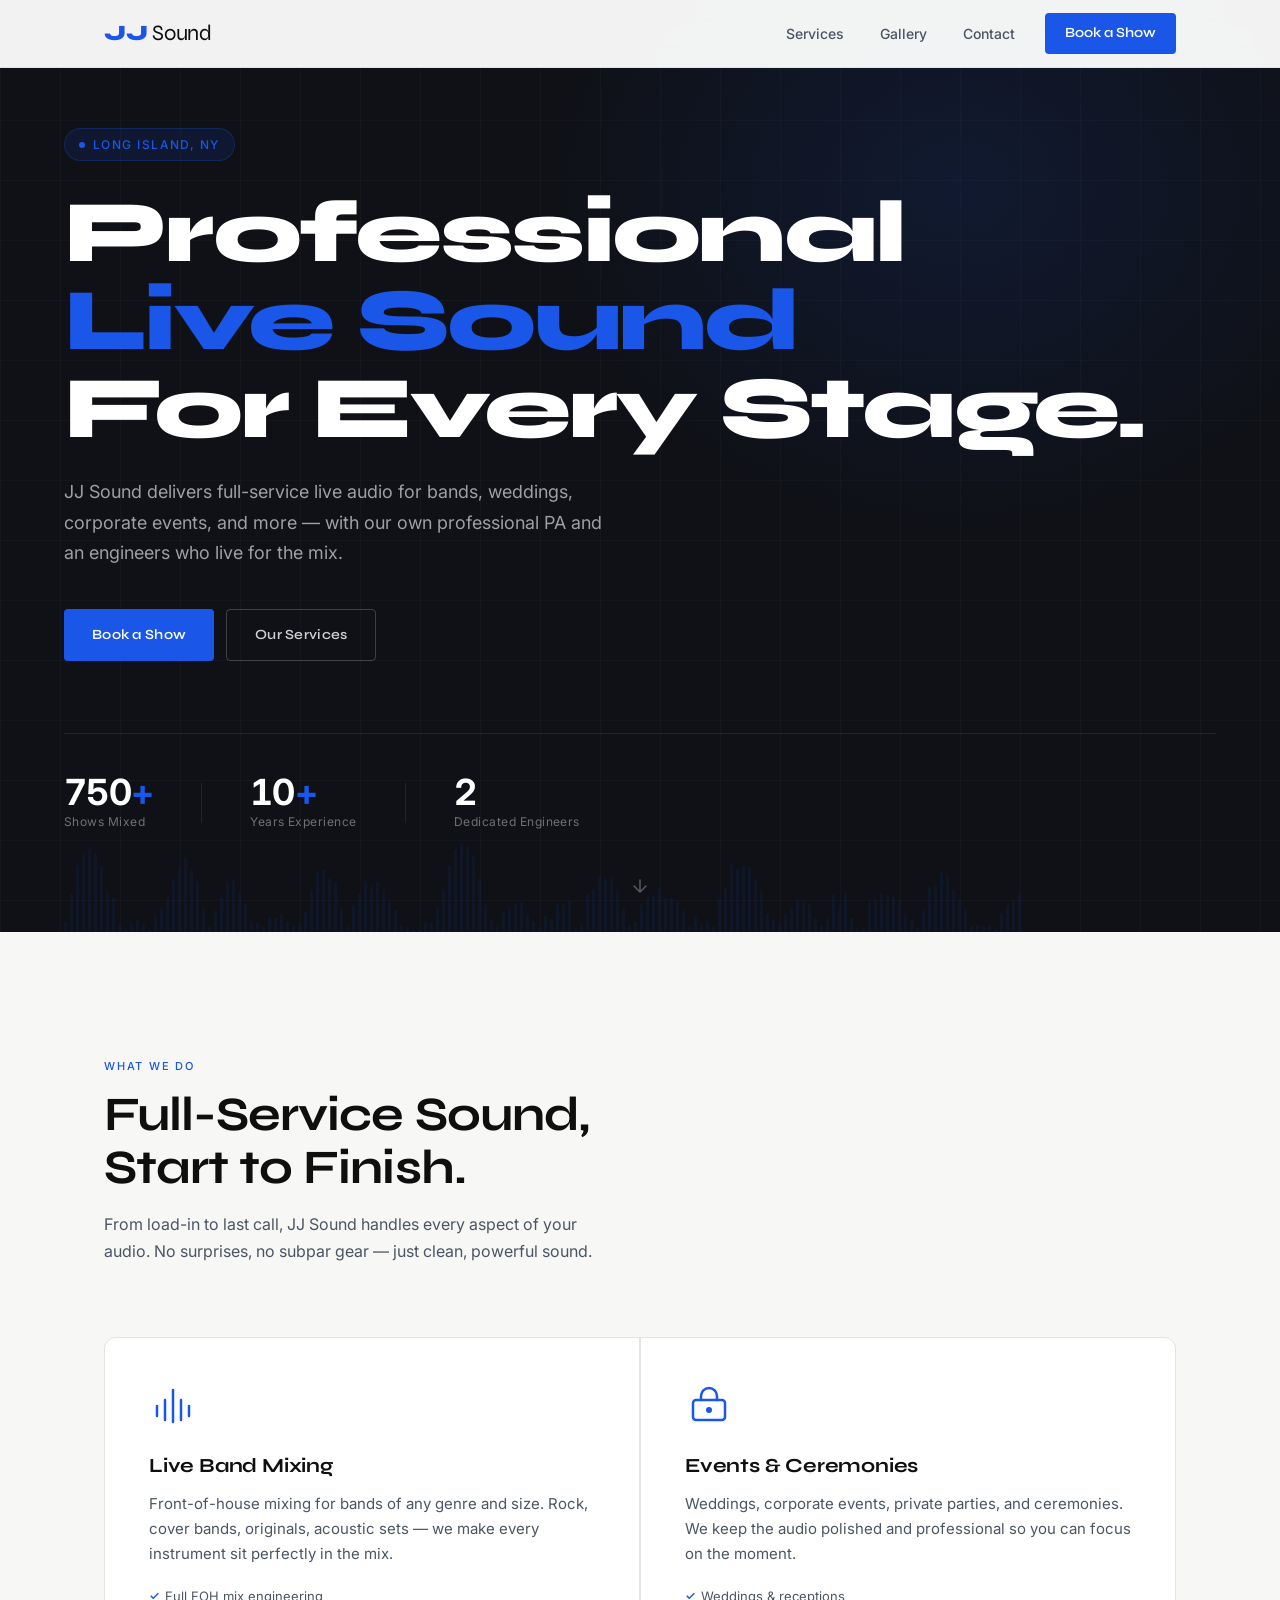
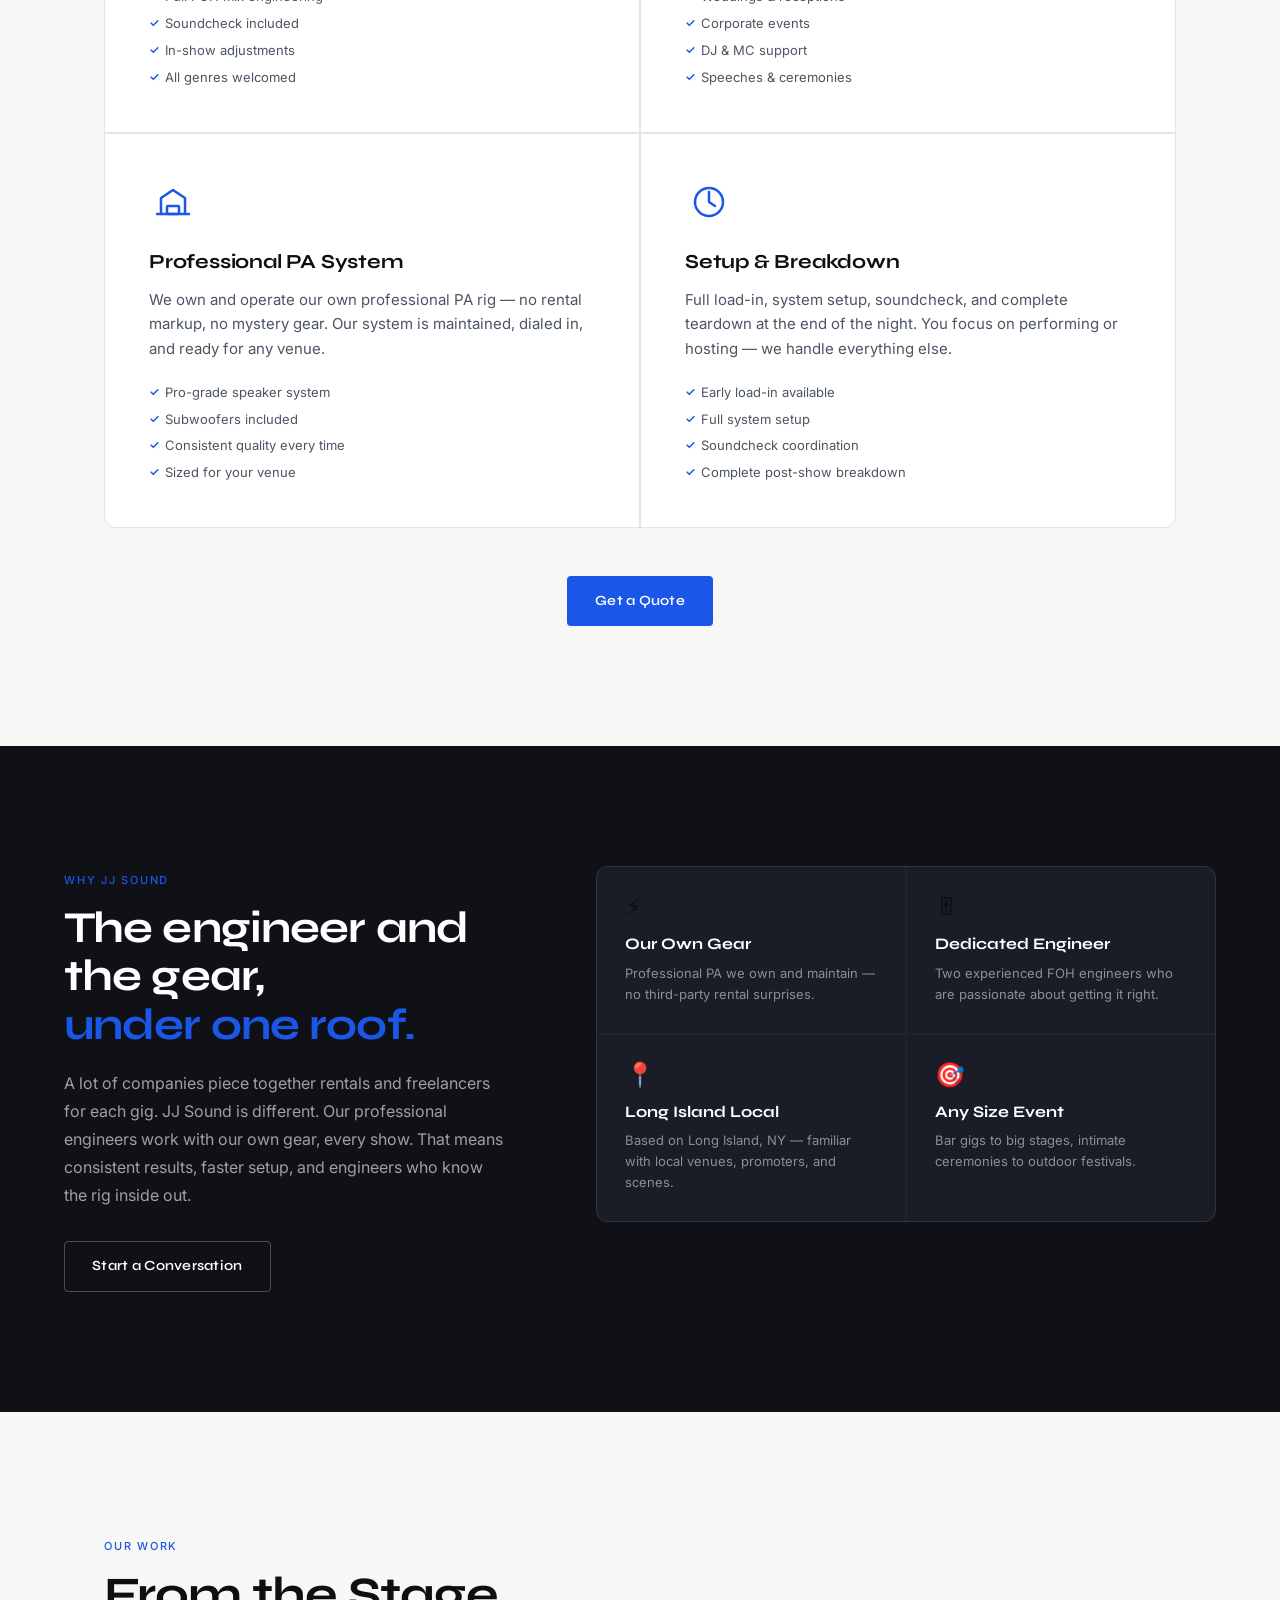
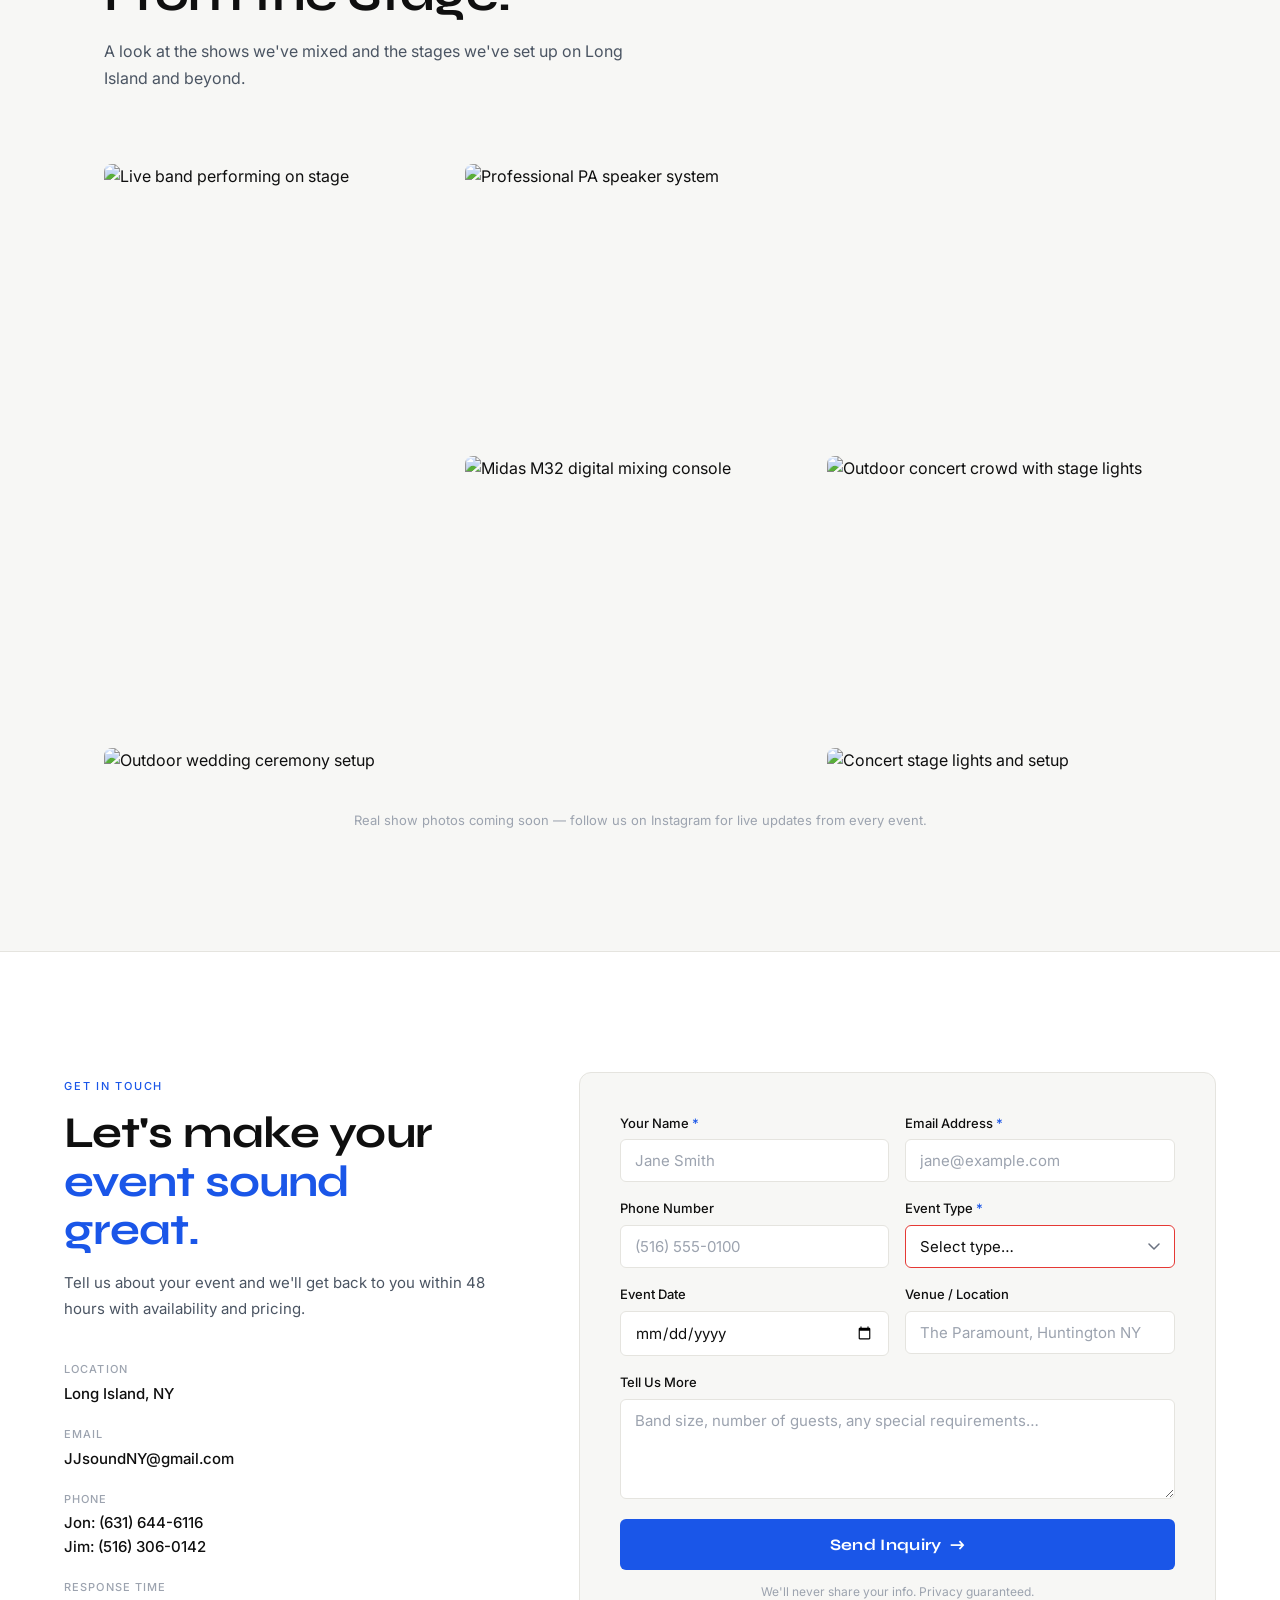
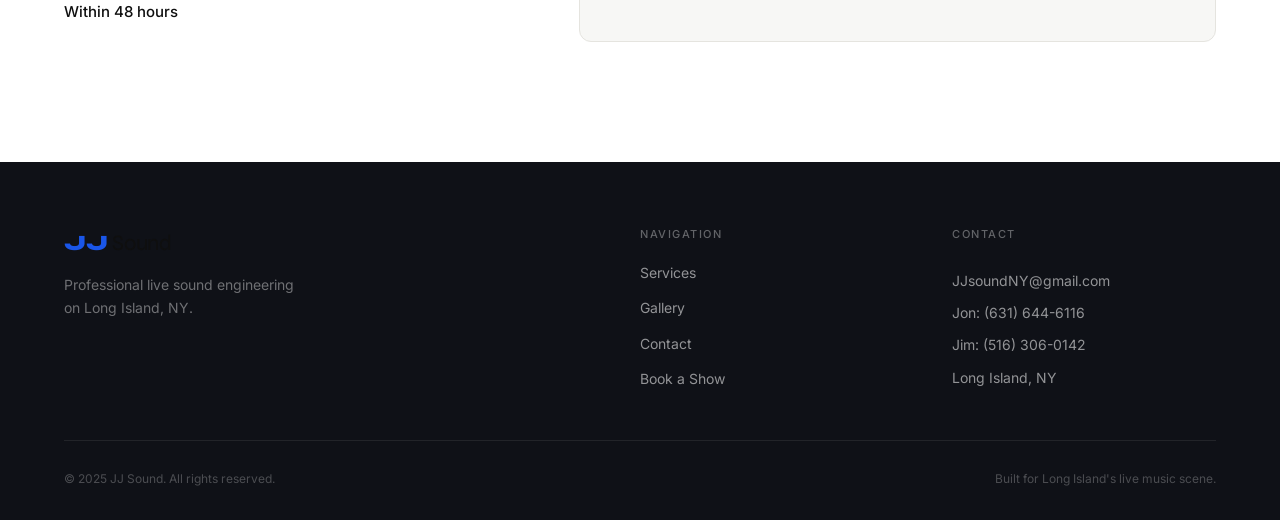
==== commit 079f27ef: "Add Jon and Jim's phone numbers to footer contact block Co-Authored-By: Claude Sonnet 5 <noreply@ant" ====
--- a/index.html
+++ b/index.html
@@ -3,20 +3,1013 @@
 <head>
   <meta charset="UTF-8" />
   <meta name="viewport" content="width=device-width, initial-scale=1.0" />
-  <meta name="description" content="J&J Sound — Professional live sound engineering and PA system for bands and events on Long Island, NY." />
-  <title>J&J Sound — Live Sound Engineering · Long Island, NY</title>
+  <meta name="description" content="JJ Sound — Professional live sound engineering and PA system for bands and events on Long Island, NY." />
+  <title>JJ Sound — Live Sound Engineering · Long Island, NY</title>
   <link rel="preconnect" href="https://fonts.googleapis.com" />
   <link rel="preconnect" href="https://fonts.gstatic.com" crossorigin />
   <link href="https://fonts.googleapis.com/css2?family=Syne:wght@400;500;600;700;800&family=Inter:wght@300;400;500&display=swap" rel="stylesheet" />
-  <link rel="stylesheet" href="styles.css" />
+  <style>
+/* =============================================
+   JJ Sound — Stylesheet
+   Palette: #0F1117 dark · #F7F7F5 light · #1A56E8 accent
+   Type: Syne (display) · Inter (body)
+   ============================================= */
+
+/* ── Reset ── */
+*, *::before, *::after { box-sizing: border-box; margin: 0; padding: 0; }
+
+:root {
+  --dark:       #0F1117;
+  --dark-2:     #1A1D27;
+  --dark-3:     #252833;
+  --light:      #F7F7F5;
+  --white:      #FFFFFF;
+  --blue:       #1A56E8;
+  --blue-dark:  #1344C0;
+  --blue-glow:  rgba(26,86,232,0.15);
+  --text:       #0F0F0F;
+  --text-2:     #4B5563;
+  --text-3:     #9CA3AF;
+  --border:     #E5E4DF;
+  --border-dark: rgba(255,255,255,0.08);
+
+  --font-display: 'Syne', system-ui, sans-serif;
+  --font-body:    'Inter', system-ui, sans-serif;
+
+  --ease-out:    cubic-bezier(0.16, 1, 0.3, 1);
+  --ease-smooth: cubic-bezier(0.4, 0, 0.2, 1);
+
+  --nav-h: 68px;
+  --max-w: 1200px;
+  --pad:   clamp(20px, 5vw, 64px);
+}
+
+html { font-size: 16px; scroll-behavior: smooth; }
+
+body {
+  background: var(--light);
+  color: var(--text);
+  font-family: var(--font-body);
+  font-size: 1rem;
+  font-weight: 400;
+  line-height: 1.6;
+  overflow-x: hidden;
+}
+
+a { color: inherit; text-decoration: none; }
+ul { list-style: none; }
+img { display: block; width: 100%; }
+button { font-family: inherit; cursor: pointer; border: none; background: none; }
+
+/* ── Scroll reveal ── */
+.reveal-up,
+.reveal-left,
+.reveal-right {
+  opacity: 0;
+  transition: opacity 0.75s var(--ease-out), transform 0.75s var(--ease-out);
+}
+.reveal-up    { transform: translateY(28px); }
+.reveal-left  { transform: translateX(-28px); }
+.reveal-right { transform: translateX(28px); }
+.reveal-up.visible,
+.reveal-left.visible,
+.reveal-right.visible { opacity: 1; transform: none; }
+
+@media (prefers-reduced-motion: reduce) {
+  .reveal-up, .reveal-left, .reveal-right {
+    opacity: 1; transform: none; transition: none;
+  }
+}
+
+/* ── Layout helpers ── */
+.section-eyebrow {
+  display: inline-block;
+  font-size: 0.6875rem;
+  font-weight: 500;
+  letter-spacing: 0.16em;
+  text-transform: uppercase;
+  color: var(--blue);
+  margin-bottom: 14px;
+}
+
+.section-title {
+  font-family: var(--font-display);
+  font-size: clamp(2rem, 4.5vw, 3rem);
+  font-weight: 700;
+  line-height: 1.1;
+  letter-spacing: -0.02em;
+  color: var(--text);
+}
+
+.section-desc {
+  font-size: 1rem;
+  color: var(--text-2);
+  max-width: 520px;
+  margin-top: 16px;
+  line-height: 1.7;
+}
+
+.section-header {
+  margin-bottom: clamp(40px, 6vw, 72px);
+}
+
+/* ── Buttons ── */
+.btn-primary {
+  display: inline-flex;
+  align-items: center;
+  gap: 8px;
+  background: var(--blue);
+  color: #fff;
+  font-family: var(--font-display);
+  font-size: 0.875rem;
+  font-weight: 600;
+  letter-spacing: 0.02em;
+  padding: 14px 28px;
+  border-radius: 4px;
+  transition: background 0.2s, transform 0.2s var(--ease-out), box-shadow 0.2s;
+}
+.btn-primary:hover, .btn-primary:focus-visible {
+  background: var(--blue-dark);
+  transform: translateY(-2px);
+  box-shadow: 0 8px 24px rgba(26,86,232,0.3);
+}
+
+.btn-ghost {
+  display: inline-flex;
+  align-items: center;
+  gap: 8px;
+  background: transparent;
+  color: rgba(255,255,255,0.8);
+  font-family: var(--font-display);
+  font-size: 0.875rem;
+  font-weight: 600;
+  letter-spacing: 0.02em;
+  padding: 14px 28px;
+  border-radius: 4px;
+  border: 1px solid rgba(255,255,255,0.2);
+  transition: border-color 0.2s, color 0.2s, background 0.2s;
+}
+.btn-ghost:hover, .btn-ghost:focus-visible {
+  border-color: rgba(255,255,255,0.5);
+  color: #fff;
+  background: rgba(255,255,255,0.06);
+}
+
+.btn-outline {
+  display: inline-flex;
+  align-items: center;
+  gap: 8px;
+  background: transparent;
+  color: var(--text);
+  font-family: var(--font-display);
+  font-size: 0.875rem;
+  font-weight: 600;
+  letter-spacing: 0.02em;
+  padding: 13px 27px;
+  border-radius: 4px;
+  border: 1.5px solid var(--text);
+  transition: background 0.2s, color 0.2s;
+}
+.btn-outline:hover, .btn-outline:focus-visible {
+  background: var(--text);
+  color: var(--white);
+}
+
+/* Focus styles */
+:focus-visible {
+  outline: 2px solid var(--blue);
+  outline-offset: 3px;
+  border-radius: 3px;
+}
+
+/* ── Navigation ── */
+.nav {
+  position: fixed;
+  top: 0; left: 0; right: 0;
+  z-index: 200;
+  height: var(--nav-h);
+  background: rgba(255,255,255,0.95);
+  backdrop-filter: blur(12px);
+  -webkit-backdrop-filter: blur(12px);
+  border-bottom: 1px solid var(--border);
+  transition: box-shadow 0.3s;
+}
+.nav.scrolled {
+  box-shadow: 0 2px 20px rgba(0,0,0,0.08);
+}
+
+.nav__inner {
+  max-width: var(--max-w);
+  margin: 0 auto;
+  padding: 0 var(--pad);
+  height: 100%;
+  display: flex;
+  align-items: center;
+  justify-content: space-between;
+  gap: 32px;
+}
+
+.nav__logo {
+  display: flex;
+  align-items: baseline;
+  gap: 5px;
+  flex-shrink: 0;
+}
+.nav__logo-jj {
+  font-family: var(--font-display);
+  font-size: 1.375rem;
+  font-weight: 800;
+  letter-spacing: -0.02em;
+  color: var(--blue);
+}
+.nav__logo-sound {
+  font-family: var(--font-display);
+  font-size: 1.375rem;
+  font-weight: 400;
+  letter-spacing: -0.01em;
+  color: var(--text);
+}
+
+.nav__links {
+  display: flex;
+  align-items: center;
+  gap: 8px;
+}
+
+.nav__link {
+  font-size: 0.875rem;
+  font-weight: 500;
+  color: var(--text-2);
+  padding: 8px 14px;
+  border-radius: 4px;
+  transition: color 0.2s, background 0.2s;
+}
+.nav__link:hover { color: var(--text); background: var(--light); }
+
+.nav__cta {
+  display: inline-flex;
+  align-items: center;
+  background: var(--blue);
+  color: #fff;
+  font-size: 0.875rem;
+  font-weight: 600;
+  font-family: var(--font-display);
+  padding: 9px 20px;
+  border-radius: 4px;
+  margin-left: 8px;
+  transition: background 0.2s, transform 0.2s var(--ease-out);
+}
+.nav__cta:hover { background: var(--blue-dark); transform: translateY(-1px); }
+
+.nav__toggle {
+  display: none;
+  flex-direction: column;
+  justify-content: center;
+  gap: 5px;
+  width: 36px;
+  height: 36px;
+  padding: 6px;
+}
+.nav__toggle span {
+  display: block;
+  width: 100%;
+  height: 1.5px;
+  background: var(--text);
+  border-radius: 2px;
+  transition: transform 0.3s var(--ease-out), opacity 0.3s;
+}
+.nav__toggle.open span:nth-child(1) { transform: translateY(6.5px) rotate(45deg); }
+.nav__toggle.open span:nth-child(2) { opacity: 0; transform: scaleX(0); }
+.nav__toggle.open span:nth-child(3) { transform: translateY(-6.5px) rotate(-45deg); }
+
+.nav__mobile {
+  position: fixed;
+  inset: 0;
+  top: var(--nav-h);
+  background: rgba(255,255,255,0.98);
+  backdrop-filter: blur(12px);
+  z-index: 199;
+  padding: 32px var(--pad);
+  opacity: 0;
+  pointer-events: none;
+  transform: translateY(-8px);
+  transition: opacity 0.3s var(--ease-out), transform 0.3s var(--ease-out);
+}
+.nav__mobile.open {
+  opacity: 1;
+  pointer-events: all;
+  transform: translateY(0);
+}
+.nav__mobile ul {
+  display: flex;
+  flex-direction: column;
+  gap: 4px;
+}
+.nav__mobile-link {
+  display: block;
+  font-family: var(--font-display);
+  font-size: 1.5rem;
+  font-weight: 600;
+  color: var(--text);
+  padding: 14px 0;
+  border-bottom: 1px solid var(--border);
+  transition: color 0.2s, padding-left 0.2s var(--ease-out);
+}
+.nav__mobile-link:hover { color: var(--blue); padding-left: 8px; }
+.nav__mobile-link--cta { color: var(--blue); border-bottom: none; }
+
+/* ── Hero ── */
+.hero {
+  min-height: 100svh;
+  background: var(--dark);
+  position: relative;
+  display: flex;
+  flex-direction: column;
+  justify-content: center;
+  padding: calc(var(--nav-h) + 60px) var(--pad) 100px;
+  overflow: hidden;
+}
+
+.hero__bg {
+  position: absolute;
+  inset: 0;
+  pointer-events: none;
+  overflow: hidden;
+}
+
+/* Subtle grid lines */
+.hero__bg::before {
+  content: '';
+  position: absolute;
+  inset: 0;
+  background-image:
+    linear-gradient(rgba(255,255,255,0.02) 1px, transparent 1px),
+    linear-gradient(90deg, rgba(255,255,255,0.02) 1px, transparent 1px);
+  background-size: 60px 60px;
+}
+
+/* Blue glow accent */
+.hero__bg::after {
+  content: '';
+  position: absolute;
+  top: -20%;
+  right: -10%;
+  width: 70%;
+  height: 80%;
+  background: radial-gradient(ellipse, rgba(26,86,232,0.12) 0%, transparent 65%);
+  pointer-events: none;
+}
+
+.hero__waveform {
+  position: absolute;
+  bottom: 0;
+  left: 0;
+  right: 0;
+  height: 120px;
+  display: flex;
+  align-items: flex-end;
+  gap: 3px;
+  padding: 0 var(--pad);
+  opacity: 0.12;
+}
+
+.hero__content {
+  position: relative;
+  z-index: 2;
+  max-width: var(--max-w);
+  width: 100%;
+  margin: 0 auto;
+}
+
+.hero__badge {
+  display: inline-flex;
+  align-items: center;
+  gap: 8px;
+  font-size: 0.75rem;
+  font-weight: 500;
+  letter-spacing: 0.12em;
+  text-transform: uppercase;
+  color: var(--blue);
+  background: rgba(26,86,232,0.12);
+  border: 1px solid rgba(26,86,232,0.25);
+  padding: 6px 14px;
+  border-radius: 100px;
+  margin-bottom: 28px;
+}
+.hero__badge::before {
+  content: '';
+  width: 6px; height: 6px;
+  background: var(--blue);
+  border-radius: 50%;
+  flex-shrink: 0;
+}
+
+.hero__headline {
+  font-family: var(--font-display);
+  font-size: clamp(3rem, 8vw, 5.5rem);
+  font-weight: 800;
+  line-height: 1.0;
+  letter-spacing: -0.03em;
+  color: #fff;
+  margin-bottom: 24px;
+}
+
+.hero__headline-accent {
+  color: var(--blue);
+  display: inline-block;
+}
+
+.hero__sub {
+  font-size: clamp(1rem, 1.8vw, 1.125rem);
+  color: rgba(255,255,255,0.6);
+  max-width: 560px;
+  line-height: 1.7;
+  margin-bottom: 40px;
+}
+
+.hero__actions {
+  display: flex;
+  flex-wrap: wrap;
+  gap: 12px;
+  margin-bottom: 72px;
+}
+
+.hero__stats {
+  display: flex;
+  align-items: center;
+  gap: clamp(24px, 4vw, 48px);
+  padding-top: 40px;
+  border-top: 1px solid var(--border-dark);
+  max-width: var(--max-w);
+  width: 100%;
+  margin: 0 auto;
+  position: relative;
+  z-index: 2;
+}
+
+.hero__stat {
+  display: flex;
+  flex-direction: column;
+  gap: 2px;
+}
+
+.hero__stat-num {
+  font-family: var(--font-body);
+  font-size: clamp(1.75rem, 3.5vw, 2.25rem);
+  font-weight: 700;
+  color: #fff;
+  letter-spacing: -0.02em;
+  line-height: 1;
+  font-variant-numeric: tabular-nums lining-nums;
+}
+.hero__stat-plus {
+  font-size: 1em;
+  color: var(--blue);
+}
+.hero__stat-label {
+  font-size: 0.75rem;
+  font-weight: 400;
+  color: rgba(255,255,255,0.4);
+  letter-spacing: 0.04em;
+}
+.hero__stat-divider {
+  width: 1px;
+  height: 40px;
+  background: var(--border-dark);
+  flex-shrink: 0;
+}
+
+.hero__scroll {
+  position: absolute;
+  bottom: 28px;
+  left: 50%;
+  transform: translateX(-50%);
+  color: rgba(255,255,255,0.3);
+  animation: bobDown 2s ease-in-out infinite;
+  transition: color 0.2s;
+  z-index: 2;
+}
+.hero__scroll:hover { color: rgba(255,255,255,0.7); }
+
+@keyframes bobDown {
+  0%, 100% { transform: translateX(-50%) translateY(0); }
+  50%       { transform: translateX(-50%) translateY(5px); }
+}
+@media (prefers-reduced-motion: reduce) { .hero__scroll { animation: none; } }
+
+/* ── Services ── */
+.services {
+  padding: clamp(80px, 10vw, 120px) var(--pad);
+  max-width: var(--max-w);
+  margin: 0 auto;
+}
+
+.services__grid {
+  display: grid;
+  grid-template-columns: repeat(2, 1fr);
+  gap: 2px;
+  background: var(--border);
+  border: 1px solid var(--border);
+  border-radius: 12px;
+  overflow: hidden;
+}
+
+.services__card {
+  background: var(--white);
+  padding: clamp(28px, 4vw, 44px);
+  transition: background 0.2s;
+  position: relative;
+}
+.services__card:hover { background: #FAFAFA; }
+
+.services__icon {
+  width: 48px;
+  height: 48px;
+  color: var(--blue);
+  margin-bottom: 20px;
+}
+.services__icon svg { width: 100%; height: 100%; }
+
+.services__card-title {
+  font-family: var(--font-display);
+  font-size: 1.25rem;
+  font-weight: 700;
+  letter-spacing: -0.01em;
+  margin-bottom: 10px;
+  color: var(--text);
+}
+
+.services__card-desc {
+  font-size: 0.9375rem;
+  color: var(--text-2);
+  line-height: 1.65;
+  margin-bottom: 20px;
+}
+
+.services__features {
+  display: flex;
+  flex-direction: column;
+  gap: 6px;
+  margin-top: auto;
+}
+.services__features li {
+  font-size: 0.8125rem;
+  color: var(--text-2);
+  padding-left: 16px;
+  position: relative;
+}
+.services__features li::before {
+  content: '✓';
+  position: absolute;
+  left: 0;
+  color: var(--blue);
+  font-weight: 600;
+  font-size: 0.75rem;
+}
+
+.services__cta {
+  margin-top: 48px;
+  text-align: center;
+}
+
+/* ── Why JJ ── */
+.why {
+  background: var(--dark);
+  padding: clamp(80px, 10vw, 120px) var(--pad);
+}
+.why__inner {
+  max-width: var(--max-w);
+  margin: 0 auto;
+  display: grid;
+  grid-template-columns: 5fr 7fr;
+  gap: clamp(48px, 7vw, 100px);
+  align-items: start;
+}
+
+.why .section-eyebrow { color: var(--blue); }
+
+.why__title {
+  font-family: var(--font-display);
+  font-size: clamp(2rem, 4vw, 2.75rem);
+  font-weight: 700;
+  line-height: 1.1;
+  letter-spacing: -0.02em;
+  color: #fff;
+  margin-bottom: 20px;
+}
+.why__title-accent { color: var(--blue); }
+
+.why__body {
+  font-size: 1rem;
+  color: rgba(255,255,255,0.6);
+  line-height: 1.75;
+  margin-bottom: 32px;
+}
+
+.why .btn-outline {
+  color: #fff;
+  border-color: rgba(255,255,255,0.25);
+}
+.why .btn-outline:hover {
+  background: #fff;
+  color: var(--dark);
+  border-color: #fff;
+}
+
+.why__pillars {
+  display: grid;
+  grid-template-columns: 1fr 1fr;
+  gap: 2px;
+  background: var(--border-dark);
+  border: 1px solid var(--border-dark);
+  border-radius: 12px;
+  overflow: hidden;
+}
+
+.why__pillar {
+  background: var(--dark-2);
+  padding: 28px;
+  transition: background 0.2s;
+}
+.why__pillar:hover { background: var(--dark-3); }
+
+.why__pillar-icon {
+  display: block;
+  font-size: 1.5rem;
+  margin-bottom: 12px;
+  line-height: 1;
+}
+.why__pillar-title {
+  font-family: var(--font-display);
+  font-size: 1rem;
+  font-weight: 700;
+  color: #fff;
+  margin-bottom: 6px;
+}
+.why__pillar-desc {
+  font-size: 0.8125rem;
+  color: rgba(255,255,255,0.5);
+  line-height: 1.6;
+}
+
+/* ── Gallery ── */
+.gallery {
+  padding: clamp(80px, 10vw, 120px) var(--pad);
+  max-width: var(--max-w);
+  margin: 0 auto;
+}
+
+.gallery__grid {
+  display: grid;
+  grid-template-columns: repeat(3, 1fr);
+  grid-template-rows: 280px 280px;
+  gap: 12px;
+}
+
+.gallery__item { border-radius: 8px; overflow: hidden; position: relative; }
+.gallery__item--tall  { grid-row: span 2; }
+.gallery__item--wide  { grid-column: span 2; }
+
+.gallery__placeholder {
+  width: 100%;
+  height: 100%;
+  display: flex;
+  align-items: flex-end;
+  padding: 20px;
+  position: relative;
+  overflow: hidden;
+  transition: transform 0.4s var(--ease-out);
+}
+.gallery__item:hover .gallery__placeholder { transform: scale(1.03); }
+
+.gallery__img {
+  height: 100%;
+  object-fit: cover;
+  transition: transform 0.4s var(--ease-out);
+}
+.gallery__item:hover .gallery__img { transform: scale(1.03); }
+
+.gallery__placeholder::before {
+  content: '';
+  position: absolute;
+  inset: 0;
+  background: inherit;
+}
+.gallery__placeholder::after {
+  content: '';
+  position: absolute;
+  inset: 0;
+  background: linear-gradient(to top, rgba(0,0,0,0.55) 0%, transparent 50%);
+}
+
+.gp--1 { background: linear-gradient(135deg, #0a0e1a 0%, #101828 40%, #0d1520 100%); }
+.gp--2 { background: linear-gradient(135deg, #0f1520 0%, #1a2035 50%, #0d1222 100%); }
+.gp--3 { background: linear-gradient(135deg, #12100a 0%, #1e1a0e 50%, #141208 100%); }
+.gp--4 { background: linear-gradient(135deg, #0d1218 0%, #0f1822 50%, #081018 100%); }
+.gp--5 { background: linear-gradient(135deg, #0e100d 0%, #141a12 50%, #0c100a 100%); }
+.gp--6 { background: linear-gradient(135deg, #12080f 0%, #1c0f18 50%, #0f0810 100%); }
+
+/* Waveform shapes inside placeholders */
+.gp--1::before {
+  background: linear-gradient(135deg, #0a0e1a 0%, #101828 40%, #0d1520 100%),
+    radial-gradient(ellipse at 30% 50%, rgba(26,86,232,0.2) 0%, transparent 60%);
+}
+.gp--2::before {
+  background: linear-gradient(135deg, #0f1520 0%, #1a2035 50%, #0d1222 100%),
+    radial-gradient(ellipse at 70% 60%, rgba(26,86,232,0.18) 0%, transparent 55%);
+}
+.gp--3::before {
+  background: linear-gradient(135deg, #12100a 0%, #1e1a0e 50%, #141208 100%),
+    radial-gradient(ellipse at 50% 40%, rgba(200,160,60,0.12) 0%, transparent 55%);
+}
+
+.gallery__label {
+  position: relative;
+  z-index: 1;
+  font-size: 0.6875rem;
+  font-weight: 500;
+  letter-spacing: 0.12em;
+  text-transform: uppercase;
+  color: rgba(255,255,255,0.5);
+  background: rgba(255,255,255,0.08);
+  padding: 5px 10px;
+  border-radius: 100px;
+  border: 1px solid rgba(255,255,255,0.1);
+}
+
+.gallery__note {
+  margin-top: 24px;
+  font-size: 0.8125rem;
+  color: var(--text-3);
+  text-align: center;
+}
+
+/* ── Contact ── */
+.contact {
+  background: var(--white);
+  border-top: 1px solid var(--border);
+  padding: clamp(80px, 10vw, 120px) var(--pad);
+}
+.contact__inner {
+  max-width: var(--max-w);
+  margin: 0 auto;
+  display: grid;
+  grid-template-columns: 4fr 6fr;
+  gap: clamp(48px, 7vw, 100px);
+  align-items: start;
+}
+
+.contact__title {
+  font-family: var(--font-display);
+  font-size: clamp(1.875rem, 4vw, 2.75rem);
+  font-weight: 700;
+  line-height: 1.1;
+  letter-spacing: -0.02em;
+  color: var(--text);
+  margin-bottom: 16px;
+}
+.contact__title-accent { color: var(--blue); }
+
+.contact__desc {
+  font-size: 0.9375rem;
+  color: var(--text-2);
+  line-height: 1.7;
+  margin-bottom: 40px;
+}
+
+.contact__info {
+  display: flex;
+  flex-direction: column;
+  gap: 20px;
+}
+.contact__info-item {
+  display: flex;
+  flex-direction: column;
+  gap: 3px;
+}
+.contact__info-label {
+  font-size: 0.6875rem;
+  font-weight: 500;
+  letter-spacing: 0.1em;
+  text-transform: uppercase;
+  color: var(--text-3);
+}
+.contact__info-value {
+  font-size: 0.9375rem;
+  font-weight: 500;
+  color: var(--text);
+}
+.contact__info-link { transition: color 0.2s; }
+.contact__info-link:hover { color: var(--blue); }
+
+/* ── Form ── */
+.form {
+  background: var(--light);
+  border: 1px solid var(--border);
+  border-radius: 12px;
+  padding: clamp(24px, 4vw, 40px);
+}
+
+.form__row {
+  display: grid;
+  grid-template-columns: 1fr 1fr;
+  gap: 16px;
+  margin-bottom: 16px;
+}
+
+.form__field {
+  display: flex;
+  flex-direction: column;
+  gap: 6px;
+}
+.form__field--full { margin-bottom: 20px; }
+
+.form__label {
+  font-size: 0.8125rem;
+  font-weight: 500;
+  color: var(--text);
+}
+.form__label span { color: var(--blue); }
+
+.form__input {
+  font-family: var(--font-body);
+  font-size: 0.9375rem;
+  color: var(--text);
+  background: var(--white);
+  border: 1.5px solid var(--border);
+  border-radius: 6px;
+  padding: 11px 14px;
+  width: 100%;
+  transition: border-color 0.2s, box-shadow 0.2s;
+  appearance: none;
+  -webkit-appearance: none;
+}
+.form__input::placeholder { color: var(--text-3); }
+.form__input:focus {
+  outline: none;
+  border-color: var(--blue);
+  box-shadow: 0 0 0 3px var(--blue-glow);
+}
+.form__input:invalid:not(:placeholder-shown) {
+  border-color: #E53935;
+}
+
+.form__select {
+  background-image: url("data:image/svg+xml,%3Csvg xmlns='http://www.w3.org/2000/svg' width='12' height='8' viewBox='0 0 12 8' fill='none'%3E%3Cpath d='M1 1l5 5 5-5' stroke='%236B7280' stroke-width='1.5' stroke-linecap='round' stroke-linejoin='round'/%3E%3C/svg%3E");
+  background-repeat: no-repeat;
+  background-position: right 14px center;
+  padding-right: 36px;
+  cursor: pointer;
+}
+
+.form__textarea { resize: vertical; min-height: 100px; }
+
+.form__submit {
+  display: inline-flex;
+  align-items: center;
+  justify-content: center;
+  gap: 8px;
+  width: 100%;
+  background: var(--blue);
+  color: #fff;
+  font-family: var(--font-display);
+  font-size: 1rem;
+  font-weight: 700;
+  padding: 15px 28px;
+  border-radius: 6px;
+  transition: background 0.2s, transform 0.2s var(--ease-out), box-shadow 0.2s;
+  margin-bottom: 12px;
+}
+.form__submit:hover {
+  background: var(--blue-dark);
+  transform: translateY(-2px);
+  box-shadow: 0 8px 24px rgba(26,86,232,0.3);
+}
+.form__submit:disabled {
+  opacity: 0.6;
+  transform: none;
+  cursor: not-allowed;
+}
+.form__submit-icon { font-size: 1.1em; transition: transform 0.2s; }
+.form__submit:hover .form__submit-icon { transform: translateX(3px); }
+
+.form__privacy {
+  font-size: 0.75rem;
+  color: var(--text-3);
+  text-align: center;
+}
+
+.form__success {
+  margin-top: 16px;
+  padding: 14px 18px;
+  background: #ECFDF5;
+  border: 1px solid #6EE7B7;
+  border-radius: 6px;
+  color: #065F46;
+  font-size: 0.875rem;
+  text-align: center;
+}
+
+/* ── Footer ── */
+.footer {
+  background: var(--dark);
+  padding: 64px var(--pad) 32px;
+}
+.footer__inner {
+  max-width: var(--max-w);
+  margin: 0 auto;
+  display: grid;
+  grid-template-columns: 2fr 1fr 1fr;
+  gap: 48px;
+  padding-bottom: 48px;
+  border-bottom: 1px solid var(--border-dark);
+  margin-bottom: 28px;
+}
+
+.footer__logo {
+  display: flex;
+  align-items: baseline;
+  gap: 5px;
+  margin-bottom: 12px;
+}
+.footer__tagline {
+  font-size: 0.875rem;
+  color: rgba(255,255,255,0.4);
+  line-height: 1.65;
+}
+
+.footer__nav-heading {
+  font-size: 0.6875rem;
+  font-weight: 500;
+  letter-spacing: 0.14em;
+  text-transform: uppercase;
+  color: rgba(255,255,255,0.35);
+  margin-bottom: 16px;
+}
+.footer__nav ul, .footer__contact { display: flex; flex-direction: column; gap: 10px; }
+.footer__nav a, .footer__contact p, .footer__contact a {
+  font-size: 0.875rem;
+  color: rgba(255,255,255,0.55);
+  transition: color 0.2s;
+}
+.footer__nav a:hover, .footer__contact a:hover { color: #fff; }
+
+.footer__bottom {
+  max-width: var(--max-w);
+  margin: 0 auto;
+  display: flex;
+  justify-content: space-between;
+  align-items: center;
+  gap: 16px;
+}
+.footer__copy, .footer__built {
+  font-size: 0.75rem;
+  color: rgba(255,255,255,0.25);
+}
+
+/* ── Responsive ── */
+@media (max-width: 1024px) {
+  .why__inner { grid-template-columns: 1fr 1fr; }
+}
+
+@media (max-width: 860px) {
+  .nav__links { display: none; }
+  .nav__cta   { display: none; }
+  .nav__toggle { display: flex; }
+
+  .services__grid { grid-template-columns: 1fr; }
+  .why__inner { grid-template-columns: 1fr; gap: 48px; }
+  .contact__inner { grid-template-columns: 1fr; }
+  .gallery__grid {
+    grid-template-columns: 1fr 1fr;
+    grid-template-rows: auto;
+  }
+  .gallery__item--tall  { grid-row: span 1; }
+  .gallery__item--wide  { grid-column: span 2; }
+
+  .footer__inner { grid-template-columns: 1fr 1fr; }
+}
+
+@media (max-width: 600px) {
+  .form__row { grid-template-columns: 1fr; }
+  .hero__stats { flex-wrap: wrap; gap: 20px 32px; }
+  .hero__stat-divider { display: none; }
+  .why__pillars { grid-template-columns: 1fr; }
+  .gallery__grid { grid-template-columns: 1fr; }
+  .gallery__item--wide { grid-column: span 1; }
+  .footer__inner { grid-template-columns: 1fr; gap: 32px; }
+  .footer__bottom { flex-direction: column; align-items: flex-start; }
+}
+
+  </style>
 </head>
 <body>
 
   <!-- NAV -->
   <header class="nav" id="nav">
     <div class="nav__inner">
-      <a href="#hero" class="nav__logo" aria-label="J&J Sound home">
-        <span class="nav__logo-jj">J&amp;J</span>
+      <a href="#hero" class="nav__logo" aria-label="JJ Sound home">
+        <span class="nav__logo-jj">JJ</span>
         <span class="nav__logo-sound">Sound</span>
       </a>
       <nav aria-label="Main navigation">
@@ -58,7 +1051,7 @@
         For Every Stage.
       </h1>
       <p class="hero__sub reveal-up">
-        J&amp;J Sound delivers full-service live audio for bands, weddings,
+        JJ Sound delivers full-service live audio for bands, weddings,
         corporate events, and more — with our own professional PA and an
         engineers who live for the mix.
       </p>
@@ -69,7 +1062,7 @@
     </div>
     <div class="hero__stats reveal-up" aria-label="Quick stats">
       <div class="hero__stat">
-        <span class="hero__stat-num">500<span class="hero__stat-plus">+</span></span>
+        <span class="hero__stat-num">750<span class="hero__stat-plus">+</span></span>
         <span class="hero__stat-label">Shows Mixed</span>
       </div>
       <div class="hero__stat-divider" aria-hidden="true"></div>
@@ -96,7 +1089,7 @@
       <p class="section-eyebrow">What We Do</p>
       <h2 class="section-title">Full-Service Sound,<br />Start to Finish.</h2>
       <p class="section-desc">
-        From load-in to last call, J&amp;J Sound handles every aspect of your audio.
+        From load-in to last call, JJ Sound handles every aspect of your audio.
         No surprises, no subpar gear — just clean, powerful sound.
       </p>
     </div>
@@ -191,18 +1184,18 @@
     </div>
   </section>
 
-  <!-- WHY J&J -->
-  <section class="why" aria-label="Why choose J&J Sound">
+  <!-- WHY JJ -->
+  <section class="why" aria-label="Why choose JJ Sound">
     <div class="why__inner">
       <div class="why__text">
-        <p class="section-eyebrow reveal-up">Why J&amp;J Sound</p>
+        <p class="section-eyebrow reveal-up">Why JJ Sound</p>
         <h2 class="why__title reveal-up">
           The engineer and the gear,<br />
           <span class="why__title-accent">under one roof.</span>
         </h2>
         <p class="why__body reveal-up">
           A lot of companies piece together rentals and freelancers for each gig.
-          J&amp;J Sound is different. Our professional engineers work with our own
+          JJ Sound is different. Our professional engineers work with our own
           gear, every show. That means consistent results, faster setup, and
           engineers who know the rig inside out.
         </p>
@@ -242,40 +1235,28 @@
     </div>
 
     <div class="gallery__grid">
-      <div class="gallery__item gallery__item--tall reveal-left"   aria-label="Live band performance photo placeholder">
-        <div class="gallery__placeholder gp--1">
-          <span class="gallery__label">Live Band</span>
-        </div>
-      </div>
-      <div class="gallery__item gallery__item--wide reveal-up"    aria-label="PA system setup photo placeholder">
-        <div class="gallery__placeholder gp--2">
-          <span class="gallery__label">PA Rig</span>
-        </div>
-      </div>
-      <div class="gallery__item gallery__item--square reveal-up"  aria-label="Sound engineer at console photo placeholder">
-        <div class="gallery__placeholder gp--3">
-          <span class="gallery__label">At the Board</span>
-        </div>
-      </div>
-      <div class="gallery__item gallery__item--square reveal-left" aria-label="Outdoor event photo placeholder">
-        <div class="gallery__placeholder gp--4">
-          <span class="gallery__label">Outdoor Event</span>
-        </div>
-      </div>
-      <div class="gallery__item gallery__item--wide reveal-right"  aria-label="Wedding ceremony audio photo placeholder">
-        <div class="gallery__placeholder gp--5">
-          <span class="gallery__label">Ceremony</span>
-        </div>
-      </div>
-      <div class="gallery__item gallery__item--tall reveal-right"  aria-label="Stage setup photo placeholder">
-        <div class="gallery__placeholder gp--6">
-          <span class="gallery__label">Stage Setup</span>
-        </div>
+      <div class="gallery__item gallery__item--tall reveal-left" aria-label="Live band performing on stage">
+        <img src="https://images.pexels.com/photos/2724670/pexels-photo-2724670.jpeg?auto=compress&cs=tinysrgb&w=600&h=900&fit=crop" alt="Live band performing on stage" class="gallery__img" loading="lazy" />
+      </div>
+      <div class="gallery__item gallery__item--wide reveal-up" aria-label="Professional PA speaker system">
+        <img src="https://images.pexels.com/photos/90429/pexels-photo-90429.jpeg?auto=compress&cs=tinysrgb&w=1200&h=560&fit=crop" alt="Professional PA speaker system" class="gallery__img" loading="lazy" />
+      </div>
+      <div class="gallery__item gallery__item--square reveal-up" aria-label="Midas M32 mixing console">
+        <img src="https://images.pexels.com/photos/899224/pexels-photo-899224.jpeg?auto=compress&cs=tinysrgb&w=600&h=560&fit=crop" alt="Midas M32 digital mixing console" class="gallery__img" loading="lazy" />
+      </div>
+      <div class="gallery__item gallery__item--square reveal-left" aria-label="Outdoor concert crowd with stage lights">
+        <img src="https://images.pexels.com/photos/25016471/pexels-photo-25016471.jpeg?auto=compress&cs=tinysrgb&w=600&h=560&fit=crop" alt="Outdoor concert crowd with stage lights" class="gallery__img" loading="lazy" />
+      </div>
+      <div class="gallery__item gallery__item--wide reveal-right" aria-label="Wedding ceremony setup">
+        <img src="https://images.pexels.com/photos/28834571/pexels-photo-28834571.jpeg?auto=compress&cs=tinysrgb&w=1200&h=560&fit=crop" alt="Outdoor wedding ceremony setup" class="gallery__img" loading="lazy" />
+      </div>
+      <div class="gallery__item gallery__item--tall reveal-right" aria-label="Concert stage lights and setup">
+        <img src="https://images.pexels.com/photos/976862/pexels-photo-976862.jpeg?auto=compress&cs=tinysrgb&w=600&h=900&fit=crop" alt="Concert stage lights and setup" class="gallery__img" loading="lazy" />
       </div>
     </div>
 
     <p class="gallery__note reveal-up">
-      Photos coming soon — follow us on Instagram for live updates from every show.
+      Real show photos coming soon — follow us on Instagram for live updates from every event.
     </p>
   </section>
 
@@ -375,8 +1356,8 @@
   <footer class="footer">
     <div class="footer__inner">
       <div class="footer__brand">
-        <a href="#hero" class="footer__logo" aria-label="J&J Sound home">
-          <span class="nav__logo-jj">J&amp;J</span>
+        <a href="#hero" class="footer__logo" aria-label="JJ Sound home">
+          <span class="nav__logo-jj">JJ</span>
           <span class="nav__logo-sound">Sound</span>
         </a>
         <p class="footer__tagline">Professional live sound engineering<br />on Long Island, NY.</p>
@@ -399,11 +1380,206 @@
       </div>
     </div>
     <div class="footer__bottom">
-      <p class="footer__copy">© 2025 J&amp;J Sound. All rights reserved.</p>
+      <p class="footer__copy">© 2025 JJ Sound. All rights reserved.</p>
       <p class="footer__built">Built for Long Island's live music scene.</p>
     </div>
   </footer>
 
-  <script src="script.js"></script>
+  <script>
+(function () {
+  'use strict';
+
+  const prefersReduced = window.matchMedia('(prefers-reduced-motion: reduce)').matches;
+
+  /* ── Waveform generator ──
+     Builds a row of SVG bars in the hero background that simulate
+     an audio waveform — purely decorative. */
+  (function buildWaveform() {
+    const container = document.querySelector('.hero__waveform');
+    if (!container) return;
+
+    const barCount = Math.floor(window.innerWidth / 8);
+    const frag = document.createDocumentFragment();
+
+    for (let i = 0; i < barCount; i++) {
+      const bar = document.createElement('div');
+      // Pseudo-random heights that look like a real waveform
+      const seed = Math.sin(i * 0.4) * 0.5 + Math.sin(i * 0.13) * 0.3 + Math.random() * 0.2;
+      const height = Math.max(4, Math.abs(seed) * 110);
+      bar.style.cssText = `
+        flex-shrink: 0;
+        width: 3px;
+        height: ${height}px;
+        background: rgba(26,86,232,0.6);
+        border-radius: 2px 2px 0 0;
+      `;
+      frag.appendChild(bar);
+    }
+    container.appendChild(frag);
+
+    // Animate bars subtly if motion is OK
+    if (!prefersReduced) {
+      let t = 0;
+      const bars = container.querySelectorAll('div');
+      function animateWave() {
+        t += 0.015;
+        bars.forEach((bar, i) => {
+          const wave = Math.sin(t + i * 0.3) * 0.25 + 0.75;
+          bar.style.transform = `scaleY(${wave})`;
+          bar.style.transformOrigin = 'bottom';
+        });
+        requestAnimationFrame(animateWave);
+      }
+      requestAnimationFrame(animateWave);
+    }
+  })();
+
+  /* ── Scroll reveal ── */
+  (function initReveal() {
+    const els = document.querySelectorAll('.reveal-up, .reveal-left, .reveal-right');
+
+    if (!('IntersectionObserver' in window)) {
+      els.forEach(el => el.classList.add('visible'));
+      return;
+    }
+
+    // Stagger siblings in the same parent
+    const parents = new Set([...els].map(el => el.parentElement));
+    parents.forEach(parent => {
+      const siblings = [...parent.querySelectorAll('.reveal-up, .reveal-left, .reveal-right')];
+      siblings.forEach((el, i) => { el.dataset.delay = i * 90; });
+    });
+
+    const io = new IntersectionObserver((entries) => {
+      entries.forEach(entry => {
+        if (!entry.isIntersecting) return;
+        const delay = parseInt(entry.target.dataset.delay) || 0;
+        setTimeout(() => entry.target.classList.add('visible'), delay);
+        io.unobserve(entry.target);
+      });
+    }, { threshold: 0.1, rootMargin: '0px 0px -32px 0px' });
+
+    els.forEach(el => io.observe(el));
+  })();
+
+  /* ── Nav: shadow on scroll + hide/show on scroll direction ── */
+  (function initNav() {
+    const nav = document.querySelector('.nav');
+    if (!nav) return;
+
+    let lastY = 0;
+    let ticking = false;
+
+    window.addEventListener('scroll', () => {
+      if (ticking) return;
+      requestAnimationFrame(() => {
+        const y = window.scrollY;
+        nav.classList.toggle('scrolled', y > 10);
+
+        if (!prefersReduced) {
+          if (y > 120 && y > lastY) {
+            nav.style.transform = 'translateY(-100%)';
+            nav.style.transition = 'transform 0.3s cubic-bezier(0.4,0,0.2,1)';
+          } else {
+            nav.style.transform = '';
+          }
+        }
+
+        lastY = Math.max(0, y);
+        ticking = false;
+      });
+      ticking = true;
+    }, { passive: true });
+  })();
+
+  /* ── Mobile nav ── */
+  (function initMobileNav() {
+    const toggle = document.querySelector('.nav__toggle');
+    const menu   = document.getElementById('mobileMenu');
+    if (!toggle || !menu) return;
+
+    function close() {
+      menu.classList.remove('open');
+      toggle.classList.remove('open');
+      toggle.setAttribute('aria-expanded', 'false');
+      menu.setAttribute('aria-hidden', 'true');
+      document.body.style.overflow = '';
+    }
+
+    toggle.addEventListener('click', () => {
+      const isOpen = menu.classList.toggle('open');
+      toggle.classList.toggle('open', isOpen);
+      toggle.setAttribute('aria-expanded', String(isOpen));
+      menu.setAttribute('aria-hidden', String(!isOpen));
+      document.body.style.overflow = isOpen ? 'hidden' : '';
+    });
+
+    menu.querySelectorAll('.nav__mobile-link').forEach(link => {
+      link.addEventListener('click', close);
+    });
+
+    document.addEventListener('keydown', e => {
+      if (e.key === 'Escape' && menu.classList.contains('open')) close();
+    });
+  })();
+
+  /* ── Booking form: client-side validation + fake submit ── */
+  (function initForm() {
+    const form    = document.getElementById('bookingForm');
+    const success = document.getElementById('formSuccess');
+    if (!form) return;
+
+    form.addEventListener('submit', (e) => {
+      e.preventDefault();
+
+      const required = form.querySelectorAll('[required]');
+      let valid = true;
+      required.forEach(field => {
+        field.classList.remove('form__input--error');
+        if (!field.value.trim()) {
+          field.classList.add('form__input--error');
+          valid = false;
+        }
+      });
+
+      if (!valid) {
+        const first = form.querySelector('.form__input--error');
+        if (first) first.focus();
+        return;
+      }
+
+      const btn = form.querySelector('.form__submit');
+      btn.disabled = true;
+      btn.querySelector('.form__submit-text').textContent = 'Sending…';
+
+      // Simulate send (replace with real endpoint / Formspree / etc.)
+      setTimeout(() => {
+        form.style.opacity = '0';
+        form.style.transition = 'opacity 0.3s';
+        setTimeout(() => {
+          form.hidden = true;
+          if (success) {
+            success.hidden = false;
+          }
+        }, 300);
+      }, 1200);
+    });
+  })();
+
+  /* ── Smooth scroll for anchor links ── */
+  document.querySelectorAll('a[href^="#"]').forEach(link => {
+    link.addEventListener('click', e => {
+      const target = document.querySelector(link.getAttribute('href'));
+      if (!target) return;
+      e.preventDefault();
+      const offset = parseInt(getComputedStyle(document.documentElement).getPropertyValue('--nav-h')) || 68;
+      const top = target.getBoundingClientRect().top + window.scrollY - offset;
+      window.scrollTo({ top, behavior: prefersReduced ? 'instant' : 'smooth' });
+    });
+  });
+
+})();
+
+  </script>
 </body>
-</html>
+</html>
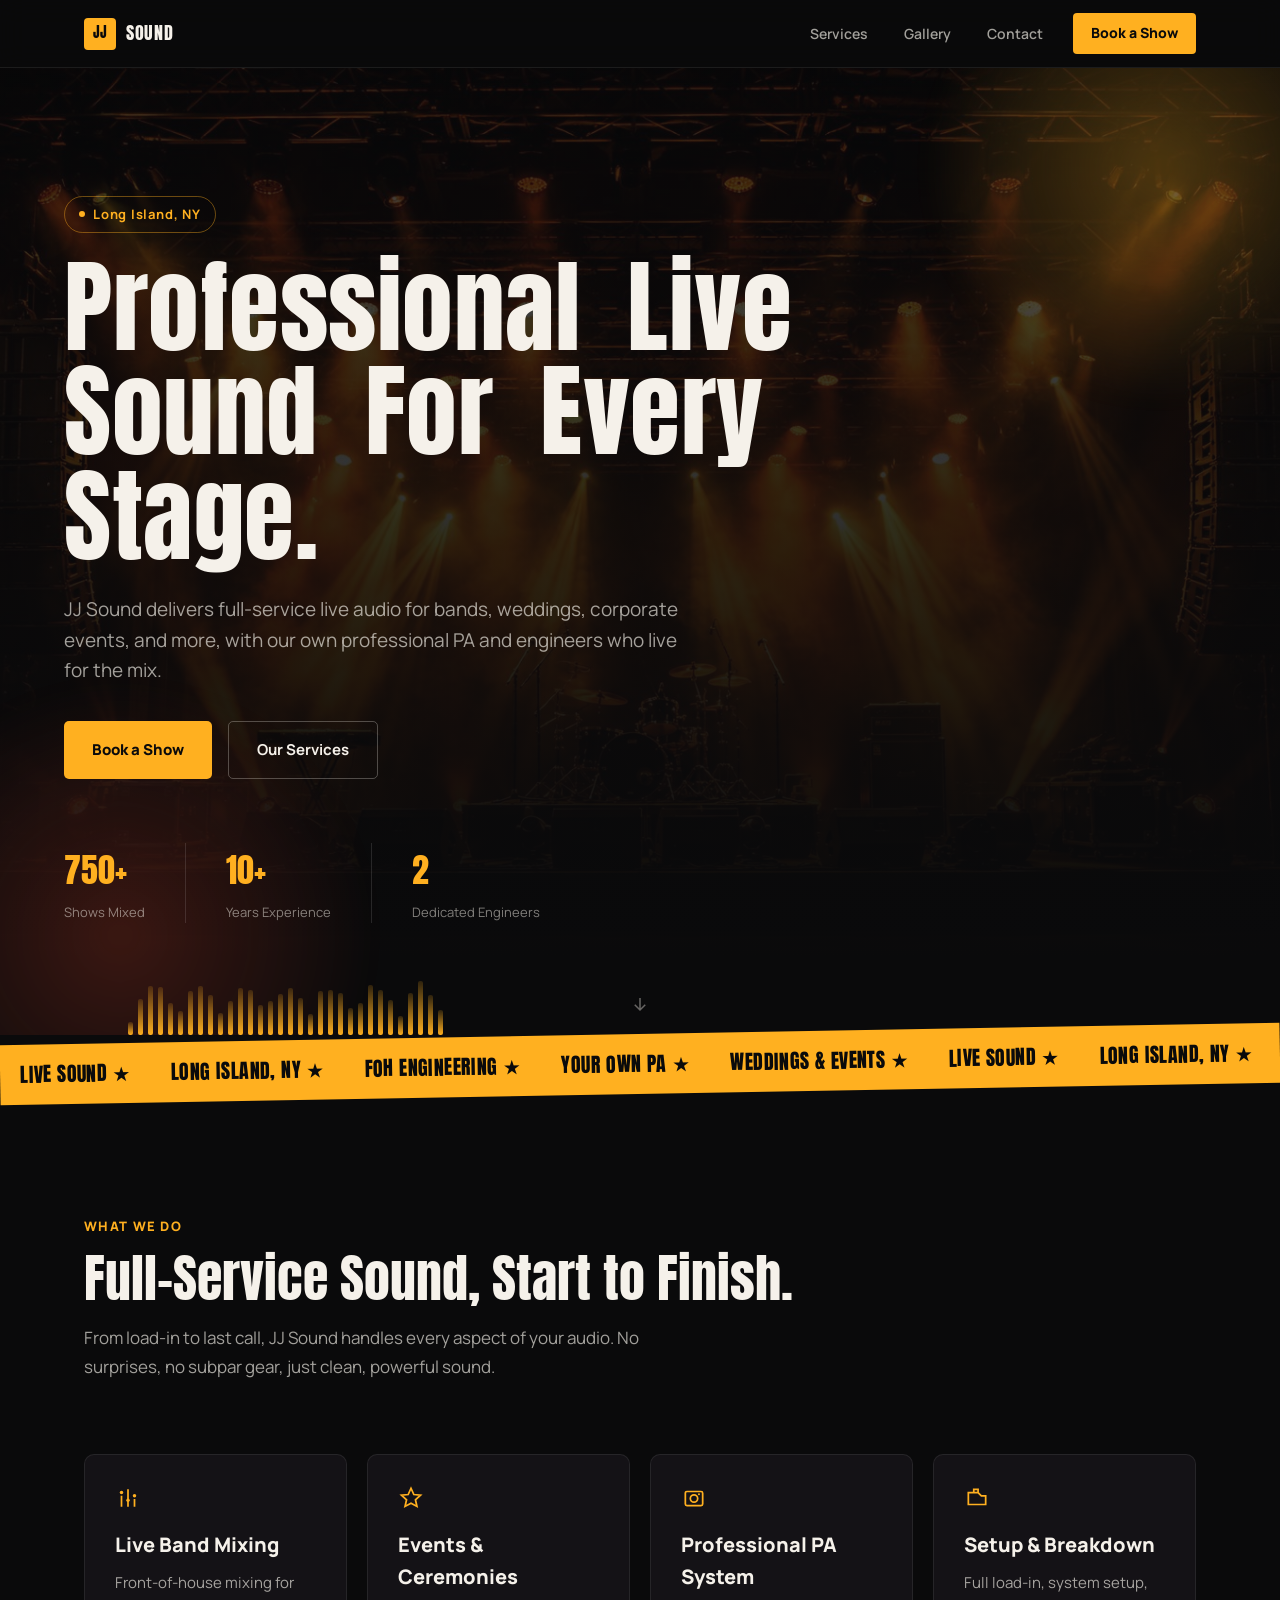
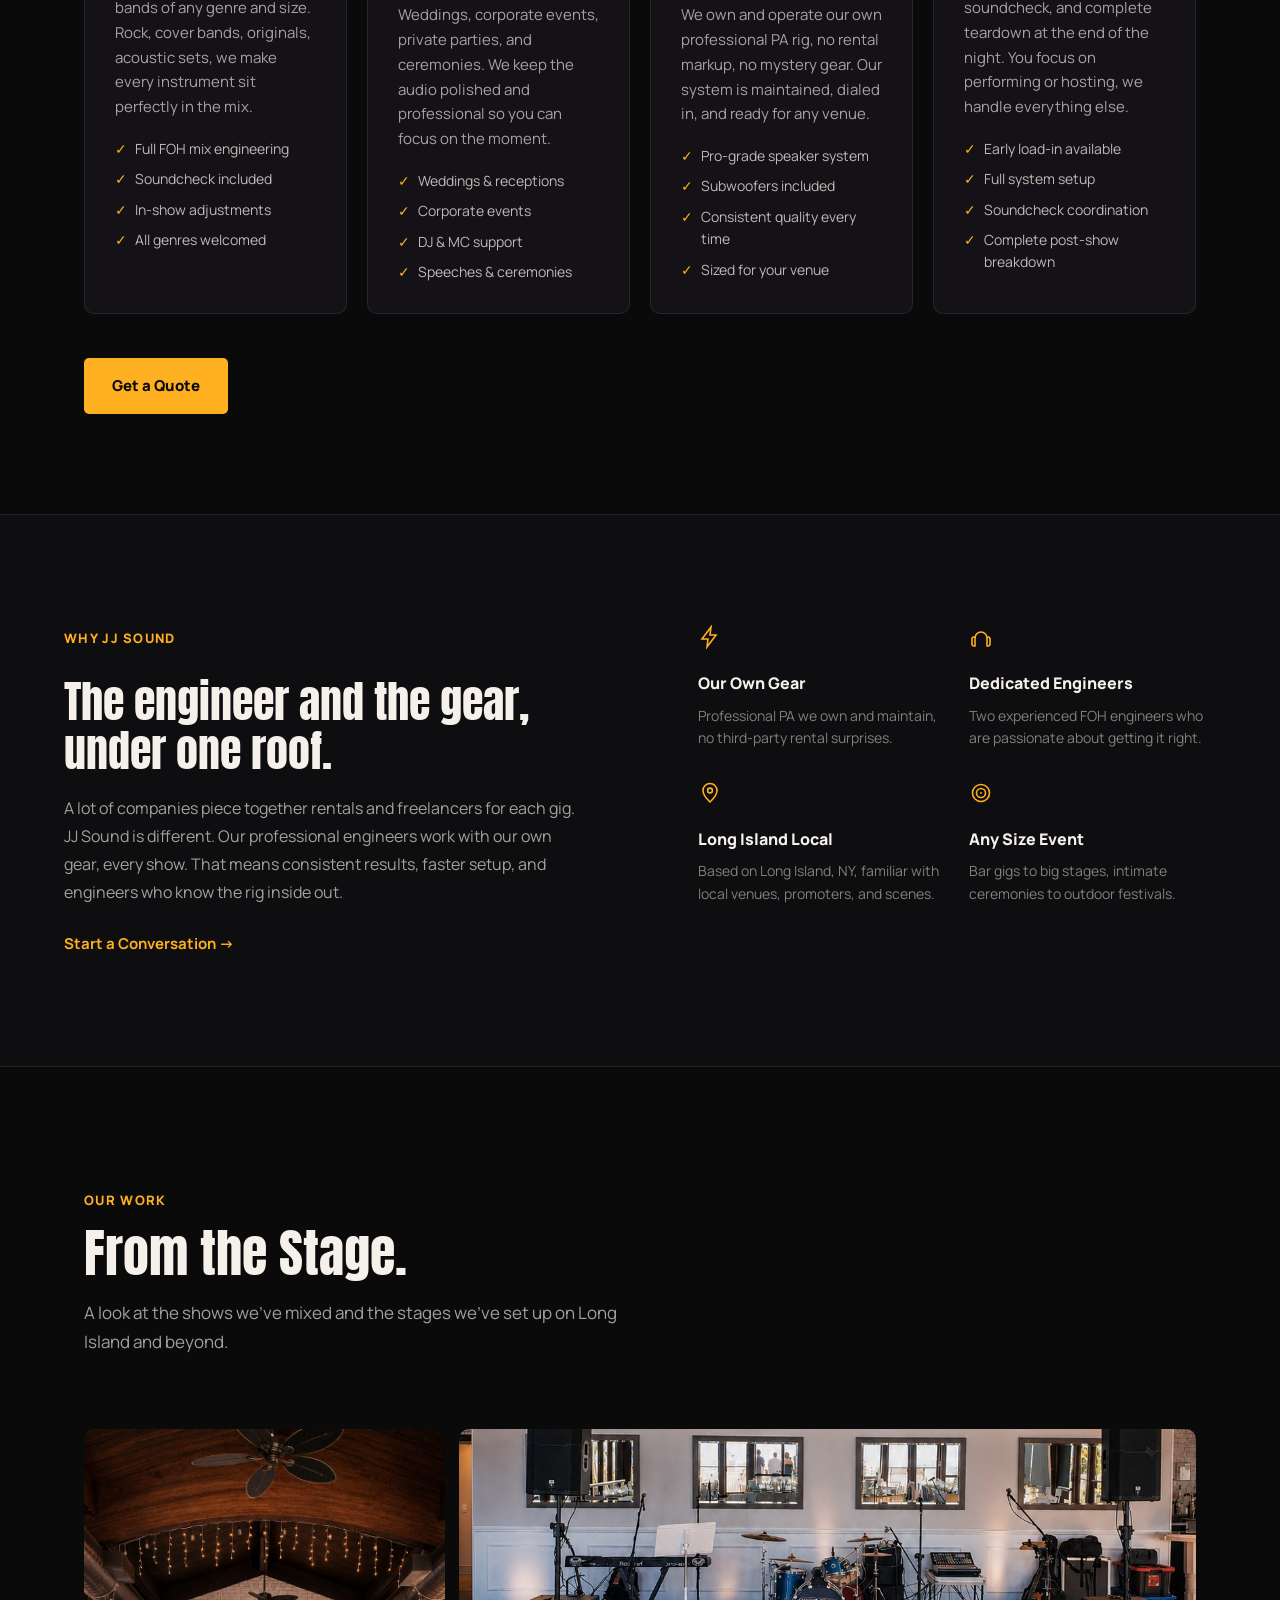
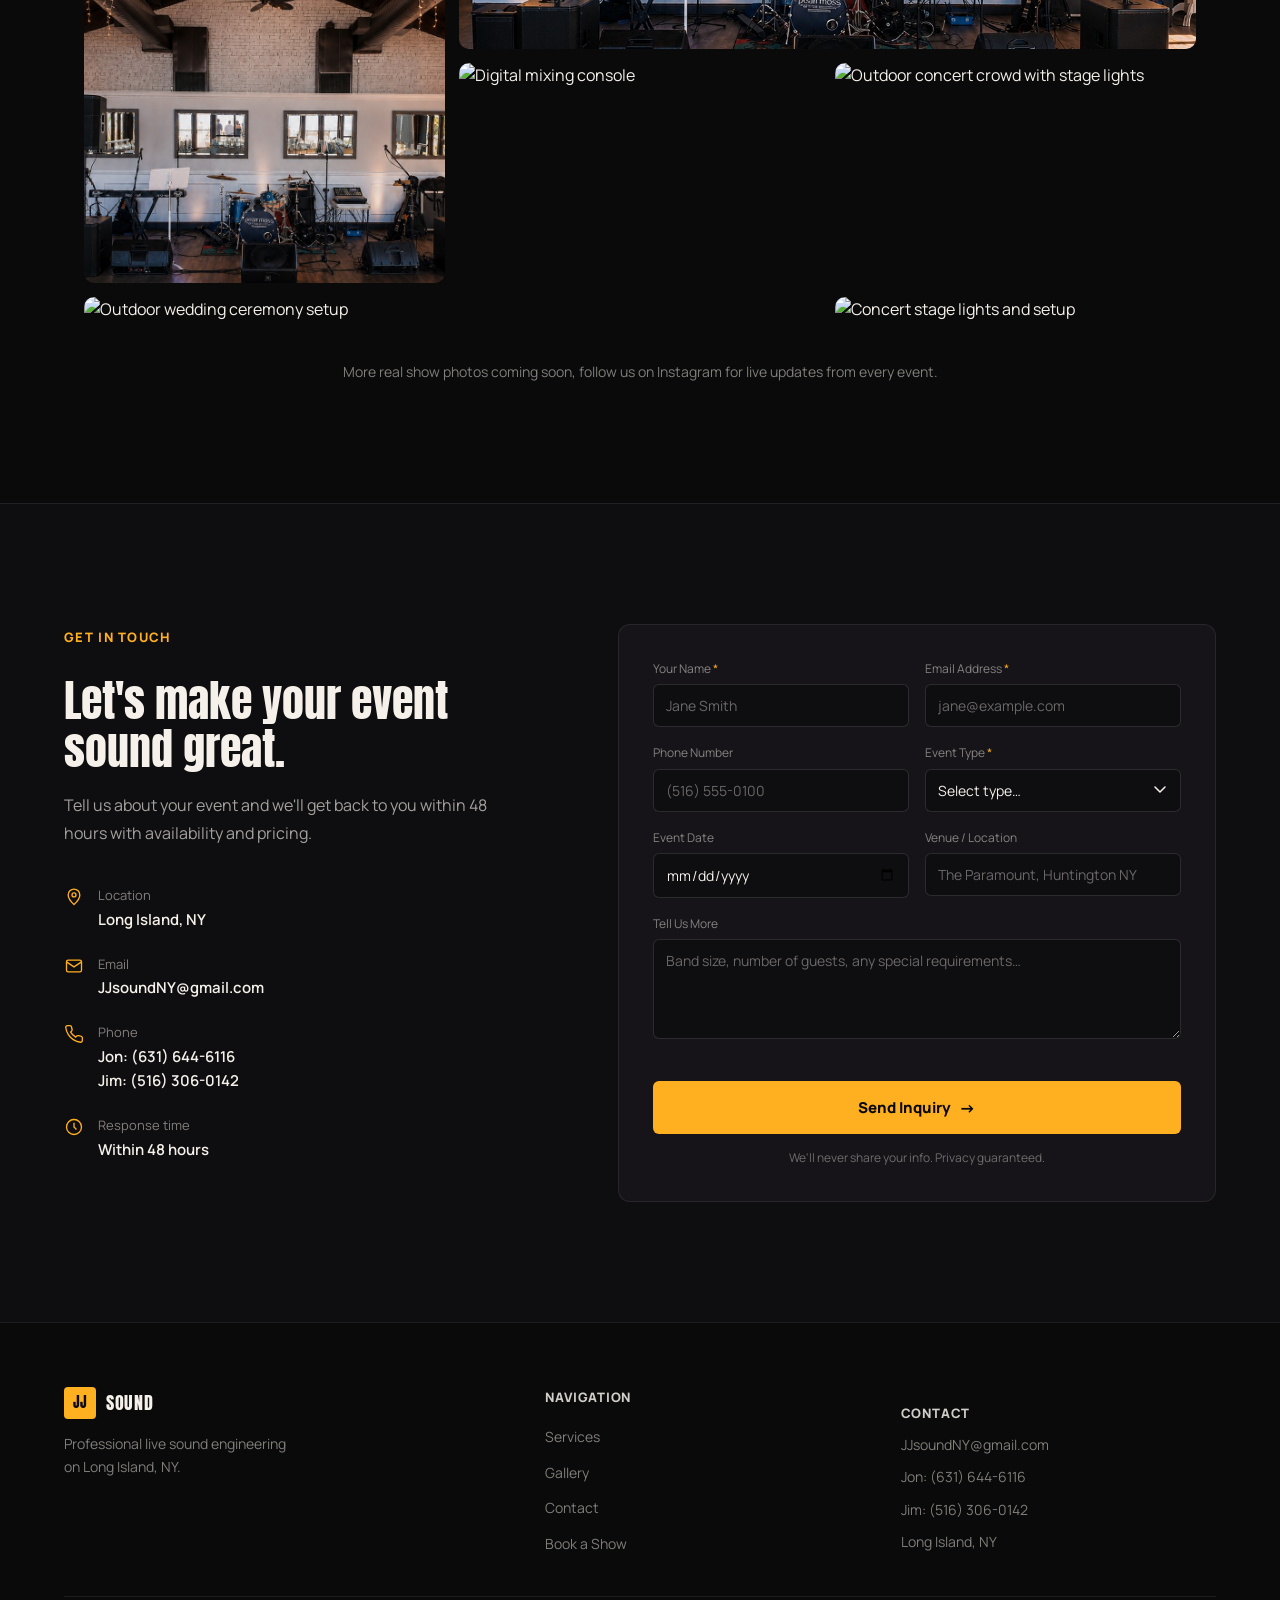
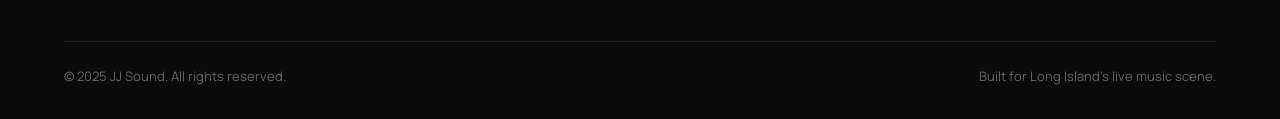
==== commit 1ff9432d: "Implement v2 redesign: amber/dark palette, Anton + Manrope type Translates the design handoff (desig" ====
--- a/index.html
+++ b/index.html
@@ -7,1010 +7,20 @@
   <title>JJ Sound — Live Sound Engineering · Long Island, NY</title>
   <link rel="preconnect" href="https://fonts.googleapis.com" />
   <link rel="preconnect" href="https://fonts.gstatic.com" crossorigin />
-  <link href="https://fonts.googleapis.com/css2?family=Syne:wght@400;500;600;700;800&family=Inter:wght@300;400;500&display=swap" rel="stylesheet" />
-  <style>
-/* =============================================
-   JJ Sound — Stylesheet
-   Palette: #0F1117 dark · #F7F7F5 light · #1A56E8 accent
-   Type: Syne (display) · Inter (body)
-   ============================================= */
-
-/* ── Reset ── */
-*, *::before, *::after { box-sizing: border-box; margin: 0; padding: 0; }
-
-:root {
-  --dark:       #0F1117;
-  --dark-2:     #1A1D27;
-  --dark-3:     #252833;
-  --light:      #F7F7F5;
-  --white:      #FFFFFF;
-  --blue:       #1A56E8;
-  --blue-dark:  #1344C0;
-  --blue-glow:  rgba(26,86,232,0.15);
-  --text:       #0F0F0F;
-  --text-2:     #4B5563;
-  --text-3:     #9CA3AF;
-  --border:     #E5E4DF;
-  --border-dark: rgba(255,255,255,0.08);
-
-  --font-display: 'Syne', system-ui, sans-serif;
-  --font-body:    'Inter', system-ui, sans-serif;
-
-  --ease-out:    cubic-bezier(0.16, 1, 0.3, 1);
-  --ease-smooth: cubic-bezier(0.4, 0, 0.2, 1);
-
-  --nav-h: 68px;
-  --max-w: 1200px;
-  --pad:   clamp(20px, 5vw, 64px);
-}
-
-html { font-size: 16px; scroll-behavior: smooth; }
-
-body {
-  background: var(--light);
-  color: var(--text);
-  font-family: var(--font-body);
-  font-size: 1rem;
-  font-weight: 400;
-  line-height: 1.6;
-  overflow-x: hidden;
-}
-
-a { color: inherit; text-decoration: none; }
-ul { list-style: none; }
-img { display: block; width: 100%; }
-button { font-family: inherit; cursor: pointer; border: none; background: none; }
-
-/* ── Scroll reveal ── */
-.reveal-up,
-.reveal-left,
-.reveal-right {
-  opacity: 0;
-  transition: opacity 0.75s var(--ease-out), transform 0.75s var(--ease-out);
-}
-.reveal-up    { transform: translateY(28px); }
-.reveal-left  { transform: translateX(-28px); }
-.reveal-right { transform: translateX(28px); }
-.reveal-up.visible,
-.reveal-left.visible,
-.reveal-right.visible { opacity: 1; transform: none; }
-
-@media (prefers-reduced-motion: reduce) {
-  .reveal-up, .reveal-left, .reveal-right {
-    opacity: 1; transform: none; transition: none;
-  }
-}
-
-/* ── Layout helpers ── */
-.section-eyebrow {
-  display: inline-block;
-  font-size: 0.6875rem;
-  font-weight: 500;
-  letter-spacing: 0.16em;
-  text-transform: uppercase;
-  color: var(--blue);
-  margin-bottom: 14px;
-}
-
-.section-title {
-  font-family: var(--font-display);
-  font-size: clamp(2rem, 4.5vw, 3rem);
-  font-weight: 700;
-  line-height: 1.1;
-  letter-spacing: -0.02em;
-  color: var(--text);
-}
-
-.section-desc {
-  font-size: 1rem;
-  color: var(--text-2);
-  max-width: 520px;
-  margin-top: 16px;
-  line-height: 1.7;
-}
-
-.section-header {
-  margin-bottom: clamp(40px, 6vw, 72px);
-}
-
-/* ── Buttons ── */
-.btn-primary {
-  display: inline-flex;
-  align-items: center;
-  gap: 8px;
-  background: var(--blue);
-  color: #fff;
-  font-family: var(--font-display);
-  font-size: 0.875rem;
-  font-weight: 600;
-  letter-spacing: 0.02em;
-  padding: 14px 28px;
-  border-radius: 4px;
-  transition: background 0.2s, transform 0.2s var(--ease-out), box-shadow 0.2s;
-}
-.btn-primary:hover, .btn-primary:focus-visible {
-  background: var(--blue-dark);
-  transform: translateY(-2px);
-  box-shadow: 0 8px 24px rgba(26,86,232,0.3);
-}
-
-.btn-ghost {
-  display: inline-flex;
-  align-items: center;
-  gap: 8px;
-  background: transparent;
-  color: rgba(255,255,255,0.8);
-  font-family: var(--font-display);
-  font-size: 0.875rem;
-  font-weight: 600;
-  letter-spacing: 0.02em;
-  padding: 14px 28px;
-  border-radius: 4px;
-  border: 1px solid rgba(255,255,255,0.2);
-  transition: border-color 0.2s, color 0.2s, background 0.2s;
-}
-.btn-ghost:hover, .btn-ghost:focus-visible {
-  border-color: rgba(255,255,255,0.5);
-  color: #fff;
-  background: rgba(255,255,255,0.06);
-}
-
-.btn-outline {
-  display: inline-flex;
-  align-items: center;
-  gap: 8px;
-  background: transparent;
-  color: var(--text);
-  font-family: var(--font-display);
-  font-size: 0.875rem;
-  font-weight: 600;
-  letter-spacing: 0.02em;
-  padding: 13px 27px;
-  border-radius: 4px;
-  border: 1.5px solid var(--text);
-  transition: background 0.2s, color 0.2s;
-}
-.btn-outline:hover, .btn-outline:focus-visible {
-  background: var(--text);
-  color: var(--white);
-}
-
-/* Focus styles */
-:focus-visible {
-  outline: 2px solid var(--blue);
-  outline-offset: 3px;
-  border-radius: 3px;
-}
-
-/* ── Navigation ── */
-.nav {
-  position: fixed;
-  top: 0; left: 0; right: 0;
-  z-index: 200;
-  height: var(--nav-h);
-  background: rgba(255,255,255,0.95);
-  backdrop-filter: blur(12px);
-  -webkit-backdrop-filter: blur(12px);
-  border-bottom: 1px solid var(--border);
-  transition: box-shadow 0.3s;
-}
-.nav.scrolled {
-  box-shadow: 0 2px 20px rgba(0,0,0,0.08);
-}
-
-.nav__inner {
-  max-width: var(--max-w);
-  margin: 0 auto;
-  padding: 0 var(--pad);
-  height: 100%;
-  display: flex;
-  align-items: center;
-  justify-content: space-between;
-  gap: 32px;
-}
-
-.nav__logo {
-  display: flex;
-  align-items: baseline;
-  gap: 5px;
-  flex-shrink: 0;
-}
-.nav__logo-jj {
-  font-family: var(--font-display);
-  font-size: 1.375rem;
-  font-weight: 800;
-  letter-spacing: -0.02em;
-  color: var(--blue);
-}
-.nav__logo-sound {
-  font-family: var(--font-display);
-  font-size: 1.375rem;
-  font-weight: 400;
-  letter-spacing: -0.01em;
-  color: var(--text);
-}
-
-.nav__links {
-  display: flex;
-  align-items: center;
-  gap: 8px;
-}
-
-.nav__link {
-  font-size: 0.875rem;
-  font-weight: 500;
-  color: var(--text-2);
-  padding: 8px 14px;
-  border-radius: 4px;
-  transition: color 0.2s, background 0.2s;
-}
-.nav__link:hover { color: var(--text); background: var(--light); }
-
-.nav__cta {
-  display: inline-flex;
-  align-items: center;
-  background: var(--blue);
-  color: #fff;
-  font-size: 0.875rem;
-  font-weight: 600;
-  font-family: var(--font-display);
-  padding: 9px 20px;
-  border-radius: 4px;
-  margin-left: 8px;
-  transition: background 0.2s, transform 0.2s var(--ease-out);
-}
-.nav__cta:hover { background: var(--blue-dark); transform: translateY(-1px); }
-
-.nav__toggle {
-  display: none;
-  flex-direction: column;
-  justify-content: center;
-  gap: 5px;
-  width: 36px;
-  height: 36px;
-  padding: 6px;
-}
-.nav__toggle span {
-  display: block;
-  width: 100%;
-  height: 1.5px;
-  background: var(--text);
-  border-radius: 2px;
-  transition: transform 0.3s var(--ease-out), opacity 0.3s;
-}
-.nav__toggle.open span:nth-child(1) { transform: translateY(6.5px) rotate(45deg); }
-.nav__toggle.open span:nth-child(2) { opacity: 0; transform: scaleX(0); }
-.nav__toggle.open span:nth-child(3) { transform: translateY(-6.5px) rotate(-45deg); }
-
-.nav__mobile {
-  position: fixed;
-  inset: 0;
-  top: var(--nav-h);
-  background: rgba(255,255,255,0.98);
-  backdrop-filter: blur(12px);
-  z-index: 199;
-  padding: 32px var(--pad);
-  opacity: 0;
-  pointer-events: none;
-  transform: translateY(-8px);
-  transition: opacity 0.3s var(--ease-out), transform 0.3s var(--ease-out);
-}
-.nav__mobile.open {
-  opacity: 1;
-  pointer-events: all;
-  transform: translateY(0);
-}
-.nav__mobile ul {
-  display: flex;
-  flex-direction: column;
-  gap: 4px;
-}
-.nav__mobile-link {
-  display: block;
-  font-family: var(--font-display);
-  font-size: 1.5rem;
-  font-weight: 600;
-  color: var(--text);
-  padding: 14px 0;
-  border-bottom: 1px solid var(--border);
-  transition: color 0.2s, padding-left 0.2s var(--ease-out);
-}
-.nav__mobile-link:hover { color: var(--blue); padding-left: 8px; }
-.nav__mobile-link--cta { color: var(--blue); border-bottom: none; }
-
-/* ── Hero ── */
-.hero {
-  min-height: 100svh;
-  background: var(--dark);
-  position: relative;
-  display: flex;
-  flex-direction: column;
-  justify-content: center;
-  padding: calc(var(--nav-h) + 60px) var(--pad) 100px;
-  overflow: hidden;
-}
-
-.hero__bg {
-  position: absolute;
-  inset: 0;
-  pointer-events: none;
-  overflow: hidden;
-}
-
-/* Subtle grid lines */
-.hero__bg::before {
-  content: '';
-  position: absolute;
-  inset: 0;
-  background-image:
-    linear-gradient(rgba(255,255,255,0.02) 1px, transparent 1px),
-    linear-gradient(90deg, rgba(255,255,255,0.02) 1px, transparent 1px);
-  background-size: 60px 60px;
-}
-
-/* Blue glow accent */
-.hero__bg::after {
-  content: '';
-  position: absolute;
-  top: -20%;
-  right: -10%;
-  width: 70%;
-  height: 80%;
-  background: radial-gradient(ellipse, rgba(26,86,232,0.12) 0%, transparent 65%);
-  pointer-events: none;
-}
-
-.hero__waveform {
-  position: absolute;
-  bottom: 0;
-  left: 0;
-  right: 0;
-  height: 120px;
-  display: flex;
-  align-items: flex-end;
-  gap: 3px;
-  padding: 0 var(--pad);
-  opacity: 0.12;
-}
-
-.hero__content {
-  position: relative;
-  z-index: 2;
-  max-width: var(--max-w);
-  width: 100%;
-  margin: 0 auto;
-}
-
-.hero__badge {
-  display: inline-flex;
-  align-items: center;
-  gap: 8px;
-  font-size: 0.75rem;
-  font-weight: 500;
-  letter-spacing: 0.12em;
-  text-transform: uppercase;
-  color: var(--blue);
-  background: rgba(26,86,232,0.12);
-  border: 1px solid rgba(26,86,232,0.25);
-  padding: 6px 14px;
-  border-radius: 100px;
-  margin-bottom: 28px;
-}
-.hero__badge::before {
-  content: '';
-  width: 6px; height: 6px;
-  background: var(--blue);
-  border-radius: 50%;
-  flex-shrink: 0;
-}
-
-.hero__headline {
-  font-family: var(--font-display);
-  font-size: clamp(3rem, 8vw, 5.5rem);
-  font-weight: 800;
-  line-height: 1.0;
-  letter-spacing: -0.03em;
-  color: #fff;
-  margin-bottom: 24px;
-}
-
-.hero__headline-accent {
-  color: var(--blue);
-  display: inline-block;
-}
-
-.hero__sub {
-  font-size: clamp(1rem, 1.8vw, 1.125rem);
-  color: rgba(255,255,255,0.6);
-  max-width: 560px;
-  line-height: 1.7;
-  margin-bottom: 40px;
-}
-
-.hero__actions {
-  display: flex;
-  flex-wrap: wrap;
-  gap: 12px;
-  margin-bottom: 72px;
-}
-
-.hero__stats {
-  display: flex;
-  align-items: center;
-  gap: clamp(24px, 4vw, 48px);
-  padding-top: 40px;
-  border-top: 1px solid var(--border-dark);
-  max-width: var(--max-w);
-  width: 100%;
-  margin: 0 auto;
-  position: relative;
-  z-index: 2;
-}
-
-.hero__stat {
-  display: flex;
-  flex-direction: column;
-  gap: 2px;
-}
-
-.hero__stat-num {
-  font-family: var(--font-body);
-  font-size: clamp(1.75rem, 3.5vw, 2.25rem);
-  font-weight: 700;
-  color: #fff;
-  letter-spacing: -0.02em;
-  line-height: 1;
-  font-variant-numeric: tabular-nums lining-nums;
-}
-.hero__stat-plus {
-  font-size: 1em;
-  color: var(--blue);
-}
-.hero__stat-label {
-  font-size: 0.75rem;
-  font-weight: 400;
-  color: rgba(255,255,255,0.4);
-  letter-spacing: 0.04em;
-}
-.hero__stat-divider {
-  width: 1px;
-  height: 40px;
-  background: var(--border-dark);
-  flex-shrink: 0;
-}
-
-.hero__scroll {
-  position: absolute;
-  bottom: 28px;
-  left: 50%;
-  transform: translateX(-50%);
-  color: rgba(255,255,255,0.3);
-  animation: bobDown 2s ease-in-out infinite;
-  transition: color 0.2s;
-  z-index: 2;
-}
-.hero__scroll:hover { color: rgba(255,255,255,0.7); }
-
-@keyframes bobDown {
-  0%, 100% { transform: translateX(-50%) translateY(0); }
-  50%       { transform: translateX(-50%) translateY(5px); }
-}
-@media (prefers-reduced-motion: reduce) { .hero__scroll { animation: none; } }
-
-/* ── Services ── */
-.services {
-  padding: clamp(80px, 10vw, 120px) var(--pad);
-  max-width: var(--max-w);
-  margin: 0 auto;
-}
-
-.services__grid {
-  display: grid;
-  grid-template-columns: repeat(2, 1fr);
-  gap: 2px;
-  background: var(--border);
-  border: 1px solid var(--border);
-  border-radius: 12px;
-  overflow: hidden;
-}
-
-.services__card {
-  background: var(--white);
-  padding: clamp(28px, 4vw, 44px);
-  transition: background 0.2s;
-  position: relative;
-}
-.services__card:hover { background: #FAFAFA; }
-
-.services__icon {
-  width: 48px;
-  height: 48px;
-  color: var(--blue);
-  margin-bottom: 20px;
-}
-.services__icon svg { width: 100%; height: 100%; }
-
-.services__card-title {
-  font-family: var(--font-display);
-  font-size: 1.25rem;
-  font-weight: 700;
-  letter-spacing: -0.01em;
-  margin-bottom: 10px;
-  color: var(--text);
-}
-
-.services__card-desc {
-  font-size: 0.9375rem;
-  color: var(--text-2);
-  line-height: 1.65;
-  margin-bottom: 20px;
-}
-
-.services__features {
-  display: flex;
-  flex-direction: column;
-  gap: 6px;
-  margin-top: auto;
-}
-.services__features li {
-  font-size: 0.8125rem;
-  color: var(--text-2);
-  padding-left: 16px;
-  position: relative;
-}
-.services__features li::before {
-  content: '✓';
-  position: absolute;
-  left: 0;
-  color: var(--blue);
-  font-weight: 600;
-  font-size: 0.75rem;
-}
-
-.services__cta {
-  margin-top: 48px;
-  text-align: center;
-}
-
-/* ── Why JJ ── */
-.why {
-  background: var(--dark);
-  padding: clamp(80px, 10vw, 120px) var(--pad);
-}
-.why__inner {
-  max-width: var(--max-w);
-  margin: 0 auto;
-  display: grid;
-  grid-template-columns: 5fr 7fr;
-  gap: clamp(48px, 7vw, 100px);
-  align-items: start;
-}
-
-.why .section-eyebrow { color: var(--blue); }
-
-.why__title {
-  font-family: var(--font-display);
-  font-size: clamp(2rem, 4vw, 2.75rem);
-  font-weight: 700;
-  line-height: 1.1;
-  letter-spacing: -0.02em;
-  color: #fff;
-  margin-bottom: 20px;
-}
-.why__title-accent { color: var(--blue); }
-
-.why__body {
-  font-size: 1rem;
-  color: rgba(255,255,255,0.6);
-  line-height: 1.75;
-  margin-bottom: 32px;
-}
-
-.why .btn-outline {
-  color: #fff;
-  border-color: rgba(255,255,255,0.25);
-}
-.why .btn-outline:hover {
-  background: #fff;
-  color: var(--dark);
-  border-color: #fff;
-}
-
-.why__pillars {
-  display: grid;
-  grid-template-columns: 1fr 1fr;
-  gap: 2px;
-  background: var(--border-dark);
-  border: 1px solid var(--border-dark);
-  border-radius: 12px;
-  overflow: hidden;
-}
-
-.why__pillar {
-  background: var(--dark-2);
-  padding: 28px;
-  transition: background 0.2s;
-}
-.why__pillar:hover { background: var(--dark-3); }
-
-.why__pillar-icon {
-  display: block;
-  font-size: 1.5rem;
-  margin-bottom: 12px;
-  line-height: 1;
-}
-.why__pillar-title {
-  font-family: var(--font-display);
-  font-size: 1rem;
-  font-weight: 700;
-  color: #fff;
-  margin-bottom: 6px;
-}
-.why__pillar-desc {
-  font-size: 0.8125rem;
-  color: rgba(255,255,255,0.5);
-  line-height: 1.6;
-}
-
-/* ── Gallery ── */
-.gallery {
-  padding: clamp(80px, 10vw, 120px) var(--pad);
-  max-width: var(--max-w);
-  margin: 0 auto;
-}
-
-.gallery__grid {
-  display: grid;
-  grid-template-columns: repeat(3, 1fr);
-  grid-template-rows: 280px 280px;
-  gap: 12px;
-}
-
-.gallery__item { border-radius: 8px; overflow: hidden; position: relative; }
-.gallery__item--tall  { grid-row: span 2; }
-.gallery__item--wide  { grid-column: span 2; }
-
-.gallery__placeholder {
-  width: 100%;
-  height: 100%;
-  display: flex;
-  align-items: flex-end;
-  padding: 20px;
-  position: relative;
-  overflow: hidden;
-  transition: transform 0.4s var(--ease-out);
-}
-.gallery__item:hover .gallery__placeholder { transform: scale(1.03); }
-
-.gallery__img {
-  height: 100%;
-  object-fit: cover;
-  transition: transform 0.4s var(--ease-out);
-}
-.gallery__item:hover .gallery__img { transform: scale(1.03); }
-
-.gallery__placeholder::before {
-  content: '';
-  position: absolute;
-  inset: 0;
-  background: inherit;
-}
-.gallery__placeholder::after {
-  content: '';
-  position: absolute;
-  inset: 0;
-  background: linear-gradient(to top, rgba(0,0,0,0.55) 0%, transparent 50%);
-}
-
-.gp--1 { background: linear-gradient(135deg, #0a0e1a 0%, #101828 40%, #0d1520 100%); }
-.gp--2 { background: linear-gradient(135deg, #0f1520 0%, #1a2035 50%, #0d1222 100%); }
-.gp--3 { background: linear-gradient(135deg, #12100a 0%, #1e1a0e 50%, #141208 100%); }
-.gp--4 { background: linear-gradient(135deg, #0d1218 0%, #0f1822 50%, #081018 100%); }
-.gp--5 { background: linear-gradient(135deg, #0e100d 0%, #141a12 50%, #0c100a 100%); }
-.gp--6 { background: linear-gradient(135deg, #12080f 0%, #1c0f18 50%, #0f0810 100%); }
-
-/* Waveform shapes inside placeholders */
-.gp--1::before {
-  background: linear-gradient(135deg, #0a0e1a 0%, #101828 40%, #0d1520 100%),
-    radial-gradient(ellipse at 30% 50%, rgba(26,86,232,0.2) 0%, transparent 60%);
-}
-.gp--2::before {
-  background: linear-gradient(135deg, #0f1520 0%, #1a2035 50%, #0d1222 100%),
-    radial-gradient(ellipse at 70% 60%, rgba(26,86,232,0.18) 0%, transparent 55%);
-}
-.gp--3::before {
-  background: linear-gradient(135deg, #12100a 0%, #1e1a0e 50%, #141208 100%),
-    radial-gradient(ellipse at 50% 40%, rgba(200,160,60,0.12) 0%, transparent 55%);
-}
-
-.gallery__label {
-  position: relative;
-  z-index: 1;
-  font-size: 0.6875rem;
-  font-weight: 500;
-  letter-spacing: 0.12em;
-  text-transform: uppercase;
-  color: rgba(255,255,255,0.5);
-  background: rgba(255,255,255,0.08);
-  padding: 5px 10px;
-  border-radius: 100px;
-  border: 1px solid rgba(255,255,255,0.1);
-}
-
-.gallery__note {
-  margin-top: 24px;
-  font-size: 0.8125rem;
-  color: var(--text-3);
-  text-align: center;
-}
-
-/* ── Contact ── */
-.contact {
-  background: var(--white);
-  border-top: 1px solid var(--border);
-  padding: clamp(80px, 10vw, 120px) var(--pad);
-}
-.contact__inner {
-  max-width: var(--max-w);
-  margin: 0 auto;
-  display: grid;
-  grid-template-columns: 4fr 6fr;
-  gap: clamp(48px, 7vw, 100px);
-  align-items: start;
-}
-
-.contact__title {
-  font-family: var(--font-display);
-  font-size: clamp(1.875rem, 4vw, 2.75rem);
-  font-weight: 700;
-  line-height: 1.1;
-  letter-spacing: -0.02em;
-  color: var(--text);
-  margin-bottom: 16px;
-}
-.contact__title-accent { color: var(--blue); }
-
-.contact__desc {
-  font-size: 0.9375rem;
-  color: var(--text-2);
-  line-height: 1.7;
-  margin-bottom: 40px;
-}
-
-.contact__info {
-  display: flex;
-  flex-direction: column;
-  gap: 20px;
-}
-.contact__info-item {
-  display: flex;
-  flex-direction: column;
-  gap: 3px;
-}
-.contact__info-label {
-  font-size: 0.6875rem;
-  font-weight: 500;
-  letter-spacing: 0.1em;
-  text-transform: uppercase;
-  color: var(--text-3);
-}
-.contact__info-value {
-  font-size: 0.9375rem;
-  font-weight: 500;
-  color: var(--text);
-}
-.contact__info-link { transition: color 0.2s; }
-.contact__info-link:hover { color: var(--blue); }
-
-/* ── Form ── */
-.form {
-  background: var(--light);
-  border: 1px solid var(--border);
-  border-radius: 12px;
-  padding: clamp(24px, 4vw, 40px);
-}
-
-.form__row {
-  display: grid;
-  grid-template-columns: 1fr 1fr;
-  gap: 16px;
-  margin-bottom: 16px;
-}
-
-.form__field {
-  display: flex;
-  flex-direction: column;
-  gap: 6px;
-}
-.form__field--full { margin-bottom: 20px; }
-
-.form__label {
-  font-size: 0.8125rem;
-  font-weight: 500;
-  color: var(--text);
-}
-.form__label span { color: var(--blue); }
-
-.form__input {
-  font-family: var(--font-body);
-  font-size: 0.9375rem;
-  color: var(--text);
-  background: var(--white);
-  border: 1.5px solid var(--border);
-  border-radius: 6px;
-  padding: 11px 14px;
-  width: 100%;
-  transition: border-color 0.2s, box-shadow 0.2s;
-  appearance: none;
-  -webkit-appearance: none;
-}
-.form__input::placeholder { color: var(--text-3); }
-.form__input:focus {
-  outline: none;
-  border-color: var(--blue);
-  box-shadow: 0 0 0 3px var(--blue-glow);
-}
-.form__input:invalid:not(:placeholder-shown) {
-  border-color: #E53935;
-}
-
-.form__select {
-  background-image: url("data:image/svg+xml,%3Csvg xmlns='http://www.w3.org/2000/svg' width='12' height='8' viewBox='0 0 12 8' fill='none'%3E%3Cpath d='M1 1l5 5 5-5' stroke='%236B7280' stroke-width='1.5' stroke-linecap='round' stroke-linejoin='round'/%3E%3C/svg%3E");
-  background-repeat: no-repeat;
-  background-position: right 14px center;
-  padding-right: 36px;
-  cursor: pointer;
-}
-
-.form__textarea { resize: vertical; min-height: 100px; }
-
-.form__submit {
-  display: inline-flex;
-  align-items: center;
-  justify-content: center;
-  gap: 8px;
-  width: 100%;
-  background: var(--blue);
-  color: #fff;
-  font-family: var(--font-display);
-  font-size: 1rem;
-  font-weight: 700;
-  padding: 15px 28px;
-  border-radius: 6px;
-  transition: background 0.2s, transform 0.2s var(--ease-out), box-shadow 0.2s;
-  margin-bottom: 12px;
-}
-.form__submit:hover {
-  background: var(--blue-dark);
-  transform: translateY(-2px);
-  box-shadow: 0 8px 24px rgba(26,86,232,0.3);
-}
-.form__submit:disabled {
-  opacity: 0.6;
-  transform: none;
-  cursor: not-allowed;
-}
-.form__submit-icon { font-size: 1.1em; transition: transform 0.2s; }
-.form__submit:hover .form__submit-icon { transform: translateX(3px); }
-
-.form__privacy {
-  font-size: 0.75rem;
-  color: var(--text-3);
-  text-align: center;
-}
-
-.form__success {
-  margin-top: 16px;
-  padding: 14px 18px;
-  background: #ECFDF5;
-  border: 1px solid #6EE7B7;
-  border-radius: 6px;
-  color: #065F46;
-  font-size: 0.875rem;
-  text-align: center;
-}
-
-/* ── Footer ── */
-.footer {
-  background: var(--dark);
-  padding: 64px var(--pad) 32px;
-}
-.footer__inner {
-  max-width: var(--max-w);
-  margin: 0 auto;
-  display: grid;
-  grid-template-columns: 2fr 1fr 1fr;
-  gap: 48px;
-  padding-bottom: 48px;
-  border-bottom: 1px solid var(--border-dark);
-  margin-bottom: 28px;
-}
-
-.footer__logo {
-  display: flex;
-  align-items: baseline;
-  gap: 5px;
-  margin-bottom: 12px;
-}
-.footer__tagline {
-  font-size: 0.875rem;
-  color: rgba(255,255,255,0.4);
-  line-height: 1.65;
-}
-
-.footer__nav-heading {
-  font-size: 0.6875rem;
-  font-weight: 500;
-  letter-spacing: 0.14em;
-  text-transform: uppercase;
-  color: rgba(255,255,255,0.35);
-  margin-bottom: 16px;
-}
-.footer__nav ul, .footer__contact { display: flex; flex-direction: column; gap: 10px; }
-.footer__nav a, .footer__contact p, .footer__contact a {
-  font-size: 0.875rem;
-  color: rgba(255,255,255,0.55);
-  transition: color 0.2s;
-}
-.footer__nav a:hover, .footer__contact a:hover { color: #fff; }
-
-.footer__bottom {
-  max-width: var(--max-w);
-  margin: 0 auto;
-  display: flex;
-  justify-content: space-between;
-  align-items: center;
-  gap: 16px;
-}
-.footer__copy, .footer__built {
-  font-size: 0.75rem;
-  color: rgba(255,255,255,0.25);
-}
-
-/* ── Responsive ── */
-@media (max-width: 1024px) {
-  .why__inner { grid-template-columns: 1fr 1fr; }
-}
-
-@media (max-width: 860px) {
-  .nav__links { display: none; }
-  .nav__cta   { display: none; }
-  .nav__toggle { display: flex; }
-
-  .services__grid { grid-template-columns: 1fr; }
-  .why__inner { grid-template-columns: 1fr; gap: 48px; }
-  .contact__inner { grid-template-columns: 1fr; }
-  .gallery__grid {
-    grid-template-columns: 1fr 1fr;
-    grid-template-rows: auto;
-  }
-  .gallery__item--tall  { grid-row: span 1; }
-  .gallery__item--wide  { grid-column: span 2; }
-
-  .footer__inner { grid-template-columns: 1fr 1fr; }
-}
-
-@media (max-width: 600px) {
-  .form__row { grid-template-columns: 1fr; }
-  .hero__stats { flex-wrap: wrap; gap: 20px 32px; }
-  .hero__stat-divider { display: none; }
-  .why__pillars { grid-template-columns: 1fr; }
-  .gallery__grid { grid-template-columns: 1fr; }
-  .gallery__item--wide { grid-column: span 1; }
-  .footer__inner { grid-template-columns: 1fr; gap: 32px; }
-  .footer__bottom { flex-direction: column; align-items: flex-start; }
-}
-
-  </style>
+  <link href="https://fonts.googleapis.com/css2?family=Anton&family=Manrope:wght@400;500;600;700;800&display=swap" rel="stylesheet" />
+  <link rel="stylesheet" href="styles.css" />
 </head>
 <body>
+
+  <!-- SCROLL PROGRESS -->
+  <div class="progress" id="progress" aria-hidden="true"></div>
 
   <!-- NAV -->
   <header class="nav" id="nav">
     <div class="nav__inner">
       <a href="#hero" class="nav__logo" aria-label="JJ Sound home">
-        <span class="nav__logo-jj">JJ</span>
-        <span class="nav__logo-sound">Sound</span>
+        <span class="nav__logo-badge">JJ</span>
+        <span class="nav__logo-word">SOUND</span>
       </a>
       <nav aria-label="Main navigation">
         <ul class="nav__links" role="list">
@@ -1038,59 +48,79 @@
 
   <!-- HERO -->
   <section class="hero" id="hero">
-    <div class="hero__bg" aria-hidden="true">
-      <div class="hero__waveform">
-        <!-- SVG waveform bars generated by JS -->
-      </div>
-    </div>
+    <div class="hero__photo" aria-hidden="true"></div>
+    <div class="hero__scrim" aria-hidden="true"></div>
+    <div class="hero__spotlight" id="heroSpotlight" aria-hidden="true"></div>
+    <div class="hero__orb hero__orb--1" aria-hidden="true"><div class="hero__orb-inner" id="orb1"></div></div>
+    <div class="hero__orb hero__orb--2" aria-hidden="true"><div class="hero__orb-inner" id="orb2"></div></div>
+
     <div class="hero__content">
-      <p class="hero__badge reveal-up">Long Island, NY</p>
-      <h1 class="hero__headline reveal-up">
-        Professional<br />
-        <span class="hero__headline-accent">Live Sound</span><br />
-        For Every Stage.
-      </h1>
-      <p class="hero__sub reveal-up">
-        JJ Sound delivers full-service live audio for bands, weddings,
-        corporate events, and more — with our own professional PA and an
-        engineers who live for the mix.
+      <p class="hero__badge">
+        <span class="hero__badge-dot"></span>
+        Long Island, NY
       </p>
-      <div class="hero__actions reveal-up">
-        <a href="#contact" class="btn-primary">Book a Show</a>
-        <a href="#services" class="btn-ghost">Our Services</a>
-      </div>
-    </div>
-    <div class="hero__stats reveal-up" aria-label="Quick stats">
-      <div class="hero__stat">
-        <span class="hero__stat-num">750<span class="hero__stat-plus">+</span></span>
-        <span class="hero__stat-label">Shows Mixed</span>
-      </div>
-      <div class="hero__stat-divider" aria-hidden="true"></div>
-      <div class="hero__stat">
-        <span class="hero__stat-num">10<span class="hero__stat-plus">+</span></span>
-        <span class="hero__stat-label">Years Experience</span>
-      </div>
-      <div class="hero__stat-divider" aria-hidden="true"></div>
-      <div class="hero__stat">
-        <span class="hero__stat-num">2</span>
-        <span class="hero__stat-label">Dedicated Engineers</span>
-      </div>
-    </div>
+      <h1 class="hero__headline" id="heroHeadline">Professional Live Sound For Every Stage.</h1>
+      <p class="hero__sub">
+        JJ Sound delivers full-service live audio for bands, weddings, corporate events, and more,
+        with our own professional PA and engineers who live for the mix.
+      </p>
+      <div class="hero__actions">
+        <a href="#contact" class="btn-primary js-magnet">Book a Show</a>
+        <a href="#services" class="btn-ghost js-magnet">Our Services</a>
+      </div>
+      <div class="hero__stats" aria-label="Quick stats">
+        <div class="hero__stat">
+          <span class="hero__stat-num" data-target="750" data-suffix="+">0+</span>
+          <span class="hero__stat-label">Shows Mixed</span>
+        </div>
+        <div class="hero__stat-divider" aria-hidden="true"></div>
+        <div class="hero__stat">
+          <span class="hero__stat-num" data-target="10" data-suffix="+">0+</span>
+          <span class="hero__stat-label">Years Experience</span>
+        </div>
+        <div class="hero__stat-divider" aria-hidden="true"></div>
+        <div class="hero__stat">
+          <span class="hero__stat-num" data-target="2" data-suffix="">0</span>
+          <span class="hero__stat-label">Dedicated Engineers</span>
+        </div>
+      </div>
+    </div>
+
+    <div class="hero__eq" id="heroEq" aria-hidden="true"></div>
+
     <a href="#services" class="hero__scroll" aria-label="Scroll to services">
-      <svg width="20" height="20" viewBox="0 0 20 20" fill="none" aria-hidden="true">
-        <path d="M10 4v12M4 10l6 6 6-6" stroke="currentColor" stroke-width="1.5" stroke-linecap="round" stroke-linejoin="round"/>
-      </svg>
+      <svg width="18" height="18" viewBox="0 0 24 24" fill="none" stroke="currentColor" stroke-width="2"><path d="M12 4v16M5 13l7 7 7-7"/></svg>
     </a>
   </section>
+
+  <!-- MARQUEE -->
+  <div class="marquee" aria-hidden="true">
+    <div class="marquee__track" id="marqueeTrack">
+      <span class="marquee__group">
+        <span class="marquee__item">LIVE SOUND ★</span>
+        <span class="marquee__item">LONG ISLAND, NY ★</span>
+        <span class="marquee__item">FOH ENGINEERING ★</span>
+        <span class="marquee__item">YOUR OWN PA ★</span>
+        <span class="marquee__item">WEDDINGS &amp; EVENTS ★</span>
+      </span>
+      <span class="marquee__group">
+        <span class="marquee__item">LIVE SOUND ★</span>
+        <span class="marquee__item">LONG ISLAND, NY ★</span>
+        <span class="marquee__item">FOH ENGINEERING ★</span>
+        <span class="marquee__item">YOUR OWN PA ★</span>
+        <span class="marquee__item">WEDDINGS &amp; EVENTS ★</span>
+      </span>
+    </div>
+  </div>
 
   <!-- SERVICES -->
   <section class="services" id="services">
     <div class="section-header reveal-up">
       <p class="section-eyebrow">What We Do</p>
-      <h2 class="section-title">Full-Service Sound,<br />Start to Finish.</h2>
+      <h2 class="section-title">Full-Service Sound, Start to Finish.</h2>
       <p class="section-desc">
         From load-in to last call, JJ Sound handles every aspect of your audio.
-        No surprises, no subpar gear — just clean, powerful sound.
+        No surprises, no subpar gear, just clean, powerful sound.
       </p>
     </div>
 
@@ -1098,14 +128,17 @@
 
       <div class="services__card reveal-up">
         <div class="services__icon" aria-hidden="true">
-          <svg viewBox="0 0 48 48" fill="none" xmlns="http://www.w3.org/2000/svg">
-            <path d="M8 34V24M16 38V18M24 40V8M32 38V18M40 34V24" stroke="currentColor" stroke-width="2.5" stroke-linecap="round"/>
+          <svg viewBox="0 0 24 24" fill="none" stroke="currentColor" stroke-width="1.6">
+            <path d="M6 20V10M12 20V4M18 20v-7"/>
+            <circle cx="6" cy="7" r="1.6" fill="currentColor" stroke="none"/>
+            <circle cx="12" cy="14" r="1.6" fill="currentColor" stroke="none"/>
+            <circle cx="18" cy="10" r="1.6" fill="currentColor" stroke="none"/>
           </svg>
         </div>
         <h3 class="services__card-title">Live Band Mixing</h3>
         <p class="services__card-desc">
           Front-of-house mixing for bands of any genre and size. Rock, cover bands,
-          originals, acoustic sets — we make every instrument sit perfectly in the mix.
+          originals, acoustic sets, we make every instrument sit perfectly in the mix.
         </p>
         <ul class="services__features" aria-label="Included features">
           <li>Full FOH mix engineering</li>
@@ -1117,10 +150,8 @@
 
       <div class="services__card reveal-up">
         <div class="services__icon" aria-hidden="true">
-          <svg viewBox="0 0 48 48" fill="none" xmlns="http://www.w3.org/2000/svg">
-            <rect x="8" y="18" width="32" height="20" rx="3" stroke="currentColor" stroke-width="2.5"/>
-            <path d="M16 18V14a8 8 0 0116 0v4" stroke="currentColor" stroke-width="2.5" stroke-linecap="round"/>
-            <circle cx="24" cy="28" r="3" fill="currentColor"/>
+          <svg viewBox="0 0 24 24" fill="none" stroke="currentColor" stroke-width="1.6">
+            <path d="M12 3l2.6 5.8 6.2.6-4.7 4.2 1.4 6.2L12 16.9l-5.5 2.9 1.4-6.2-4.7-4.2 6.2-.6z"/>
           </svg>
         </div>
         <h3 class="services__card-title">Events &amp; Ceremonies</h3>
@@ -1138,15 +169,15 @@
 
       <div class="services__card reveal-up">
         <div class="services__icon" aria-hidden="true">
-          <svg viewBox="0 0 48 48" fill="none" xmlns="http://www.w3.org/2000/svg">
-            <path d="M12 36V20l12-8 12 8v16" stroke="currentColor" stroke-width="2.5" stroke-linecap="round" stroke-linejoin="round"/>
-            <rect x="18" y="28" width="12" height="8" rx="1" stroke="currentColor" stroke-width="2.5"/>
-            <path d="M8 36h32" stroke="currentColor" stroke-width="2.5" stroke-linecap="round"/>
+          <svg viewBox="0 0 24 24" fill="none" stroke="currentColor" stroke-width="1.6">
+            <rect x="4" y="6" width="16" height="13" rx="1.5"/>
+            <circle cx="12" cy="12.5" r="3.4"/>
+            <circle cx="16.6" cy="8.6" r="0.9" fill="currentColor" stroke="none"/>
           </svg>
         </div>
         <h3 class="services__card-title">Professional PA System</h3>
         <p class="services__card-desc">
-          We own and operate our own professional PA rig — no rental markup, no
+          We own and operate our own professional PA rig, no rental markup, no
           mystery gear. Our system is maintained, dialed in, and ready for any venue.
         </p>
         <ul class="services__features" aria-label="Included features">
@@ -1159,15 +190,15 @@
 
       <div class="services__card reveal-up">
         <div class="services__icon" aria-hidden="true">
-          <svg viewBox="0 0 48 48" fill="none" xmlns="http://www.w3.org/2000/svg">
-            <circle cx="24" cy="24" r="14" stroke="currentColor" stroke-width="2.5"/>
-            <path d="M24 14v10l6 4" stroke="currentColor" stroke-width="2.5" stroke-linecap="round" stroke-linejoin="round"/>
+          <svg viewBox="0 0 24 24" fill="none" stroke="currentColor" stroke-width="1.6">
+            <path d="M4 7h9l3 3h4v8H4z"/>
+            <path d="M9 7V4h4v3"/>
           </svg>
         </div>
         <h3 class="services__card-title">Setup &amp; Breakdown</h3>
         <p class="services__card-desc">
           Full load-in, system setup, soundcheck, and complete teardown at the end
-          of the night. You focus on performing or hosting — we handle everything else.
+          of the night. You focus on performing or hosting, we handle everything else.
         </p>
         <ul class="services__features" aria-label="Included features">
           <li>Early load-in available</li>
@@ -1184,41 +215,38 @@
     </div>
   </section>
 
-  <!-- WHY JJ -->
+  <!-- WHY JJ SOUND -->
   <section class="why" aria-label="Why choose JJ Sound">
     <div class="why__inner">
-      <div class="why__text">
-        <p class="section-eyebrow reveal-up">Why JJ Sound</p>
-        <h2 class="why__title reveal-up">
-          The engineer and the gear,<br />
-          <span class="why__title-accent">under one roof.</span>
-        </h2>
-        <p class="why__body reveal-up">
+      <div class="why__text reveal-up">
+        <p class="section-eyebrow">Why JJ Sound</p>
+        <h2 class="why__title">The engineer and the gear, under one roof.</h2>
+        <p class="why__body">
           A lot of companies piece together rentals and freelancers for each gig.
           JJ Sound is different. Our professional engineers work with our own
           gear, every show. That means consistent results, faster setup, and
           engineers who know the rig inside out.
         </p>
-        <a href="#contact" class="btn-outline reveal-up">Start a Conversation</a>
-      </div>
-      <div class="why__pillars reveal-up" role="list">
-        <div class="why__pillar" role="listitem">
-          <span class="why__pillar-icon" aria-hidden="true">⚡</span>
+        <a href="#contact" class="why__link">Start a Conversation →</a>
+      </div>
+      <div class="why__pillars" role="list">
+        <div class="why__pillar reveal-up" role="listitem">
+          <svg width="24" height="24" viewBox="0 0 24 24" fill="none" stroke="currentColor" stroke-width="1.6" class="why__pillar-icon" aria-hidden="true"><path d="M13 2 4 14h6l-1 8 9-12h-6z"/></svg>
           <h3 class="why__pillar-title">Our Own Gear</h3>
-          <p class="why__pillar-desc">Professional PA we own and maintain — no third-party rental surprises.</p>
-        </div>
-        <div class="why__pillar" role="listitem">
-          <span class="why__pillar-icon" aria-hidden="true">🎚</span>
-          <h3 class="why__pillar-title">Dedicated Engineer</h3>
+          <p class="why__pillar-desc">Professional PA we own and maintain, no third-party rental surprises.</p>
+        </div>
+        <div class="why__pillar reveal-up" role="listitem">
+          <svg width="24" height="24" viewBox="0 0 24 24" fill="none" stroke="currentColor" stroke-width="1.6" class="why__pillar-icon" aria-hidden="true"><path d="M3 13v6a2 2 0 0 0 2 2h1v-9H5a2 2 0 0 0-2 2ZM21 13v6a2 2 0 0 1-2 2h-1v-9h1a2 2 0 0 1 2 2Z"/><path d="M6 13a6 6 0 0 1 12 0"/></svg>
+          <h3 class="why__pillar-title">Dedicated Engineers</h3>
           <p class="why__pillar-desc">Two experienced FOH engineers who are passionate about getting it right.</p>
         </div>
-        <div class="why__pillar" role="listitem">
-          <span class="why__pillar-icon" aria-hidden="true">📍</span>
+        <div class="why__pillar reveal-up" role="listitem">
+          <svg width="24" height="24" viewBox="0 0 24 24" fill="none" stroke="currentColor" stroke-width="1.6" class="why__pillar-icon" aria-hidden="true"><path d="M12 21s7-6.5 7-11.5A7 7 0 0 0 5 9.5C5 14.5 12 21 12 21Z"/><circle cx="12" cy="9.5" r="2.4"/></svg>
           <h3 class="why__pillar-title">Long Island Local</h3>
-          <p class="why__pillar-desc">Based on Long Island, NY — familiar with local venues, promoters, and scenes.</p>
-        </div>
-        <div class="why__pillar" role="listitem">
-          <span class="why__pillar-icon" aria-hidden="true">🎯</span>
+          <p class="why__pillar-desc">Based on Long Island, NY, familiar with local venues, promoters, and scenes.</p>
+        </div>
+        <div class="why__pillar reveal-up" role="listitem">
+          <svg width="24" height="24" viewBox="0 0 24 24" fill="none" stroke="currentColor" stroke-width="1.6" class="why__pillar-icon" aria-hidden="true"><circle cx="12" cy="12" r="8.5"/><circle cx="12" cy="12" r="4.5"/><circle cx="12" cy="12" r="0.9" fill="currentColor" stroke="none"/></svg>
           <h3 class="why__pillar-title">Any Size Event</h3>
           <p class="why__pillar-desc">Bar gigs to big stages, intimate ceremonies to outdoor festivals.</p>
         </div>
@@ -1235,63 +263,72 @@
     </div>
 
     <div class="gallery__grid">
-      <div class="gallery__item gallery__item--tall reveal-left" aria-label="Live band performing on stage">
-        <img src="https://images.pexels.com/photos/2724670/pexels-photo-2724670.jpeg?auto=compress&cs=tinysrgb&w=600&h=900&fit=crop" alt="Live band performing on stage" class="gallery__img" loading="lazy" />
-      </div>
-      <div class="gallery__item gallery__item--wide reveal-up" aria-label="Professional PA speaker system">
-        <img src="https://images.pexels.com/photos/90429/pexels-photo-90429.jpeg?auto=compress&cs=tinysrgb&w=1200&h=560&fit=crop" alt="Professional PA speaker system" class="gallery__img" loading="lazy" />
-      </div>
-      <div class="gallery__item gallery__item--square reveal-up" aria-label="Midas M32 mixing console">
-        <img src="https://images.pexels.com/photos/899224/pexels-photo-899224.jpeg?auto=compress&cs=tinysrgb&w=600&h=560&fit=crop" alt="Midas M32 digital mixing console" class="gallery__img" loading="lazy" />
-      </div>
-      <div class="gallery__item gallery__item--square reveal-left" aria-label="Outdoor concert crowd with stage lights">
-        <img src="https://images.pexels.com/photos/25016471/pexels-photo-25016471.jpeg?auto=compress&cs=tinysrgb&w=600&h=560&fit=crop" alt="Outdoor concert crowd with stage lights" class="gallery__img" loading="lazy" />
-      </div>
-      <div class="gallery__item gallery__item--wide reveal-right" aria-label="Wedding ceremony setup">
-        <img src="https://images.pexels.com/photos/28834571/pexels-photo-28834571.jpeg?auto=compress&cs=tinysrgb&w=1200&h=560&fit=crop" alt="Outdoor wedding ceremony setup" class="gallery__img" loading="lazy" />
-      </div>
-      <div class="gallery__item gallery__item--tall reveal-right" aria-label="Concert stage lights and setup">
-        <img src="https://images.pexels.com/photos/976862/pexels-photo-976862.jpeg?auto=compress&cs=tinysrgb&w=600&h=900&fit=crop" alt="Concert stage lights and setup" class="gallery__img" loading="lazy" />
+      <div class="gallery__item gallery__item--tall reveal-up">
+        <img src="images/gallery-live-band.jpg" alt="JJ Sound's PA and stage setup at a Long Island wedding reception" loading="lazy" />
+      </div>
+      <div class="gallery__item gallery__item--wide reveal-up">
+        <img src="images/gallery-pa-rig.jpg" alt="JJ Sound's PA speakers and monitor rig on location" loading="lazy" />
+      </div>
+      <div class="gallery__item gallery__item--square reveal-up">
+        <img src="https://images.pexels.com/photos/899224/pexels-photo-899224.jpeg?auto=compress&cs=tinysrgb&w=600&h=560&fit=crop" alt="Digital mixing console" loading="lazy" />
+      </div>
+      <div class="gallery__item gallery__item--square reveal-up">
+        <img src="https://images.pexels.com/photos/25016471/pexels-photo-25016471.jpeg?auto=compress&cs=tinysrgb&w=600&h=560&fit=crop" alt="Outdoor concert crowd with stage lights" loading="lazy" />
+      </div>
+      <div class="gallery__item gallery__item--wide reveal-up">
+        <img src="https://images.pexels.com/photos/28834571/pexels-photo-28834571.jpeg?auto=compress&cs=tinysrgb&w=1200&h=560&fit=crop" alt="Outdoor wedding ceremony setup" loading="lazy" />
+      </div>
+      <div class="gallery__item gallery__item--tall reveal-up">
+        <img src="https://images.pexels.com/photos/976862/pexels-photo-976862.jpeg?auto=compress&cs=tinysrgb&w=600&h=900&fit=crop" alt="Concert stage lights and setup" loading="lazy" />
       </div>
     </div>
 
     <p class="gallery__note reveal-up">
-      Real show photos coming soon — follow us on Instagram for live updates from every event.
+      More real show photos coming soon, follow us on Instagram for live updates from every event.
     </p>
   </section>
 
   <!-- CONTACT / BOOKING -->
   <section class="contact" id="contact">
     <div class="contact__inner">
-      <div class="contact__left">
-        <p class="section-eyebrow reveal-up">Get in Touch</p>
-        <h2 class="contact__title reveal-up">
-          Let's make your<br />
-          <span class="contact__title-accent">event sound great.</span>
-        </h2>
-        <p class="contact__desc reveal-up">
+      <div class="contact__left reveal-up">
+        <p class="section-eyebrow">Get in Touch</p>
+        <h2 class="contact__title">Let's make your event sound great.</h2>
+        <p class="contact__desc">
           Tell us about your event and we'll get back to you within 48 hours
           with availability and pricing.
         </p>
-        <div class="contact__info reveal-up">
+        <div class="contact__info">
           <div class="contact__info-item">
-            <span class="contact__info-label">Location</span>
-            <span class="contact__info-value">Long Island, NY</span>
+            <svg width="20" height="20" viewBox="0 0 24 24" fill="none" stroke="currentColor" stroke-width="1.6" class="contact__info-icon" aria-hidden="true"><path d="M12 21s7-6.5 7-11.5A7 7 0 0 0 5 9.5C5 14.5 12 21 12 21Z"/><circle cx="12" cy="9.5" r="2.4"/></svg>
+            <div>
+              <span class="contact__info-label">Location</span>
+              <span class="contact__info-value">Long Island, NY</span>
+            </div>
           </div>
           <div class="contact__info-item">
-            <span class="contact__info-label">Email</span>
-            <a href="mailto:JJsoundNY@gmail.com" class="contact__info-value contact__info-link">JJsoundNY@gmail.com</a>
+            <svg width="20" height="20" viewBox="0 0 24 24" fill="none" stroke="currentColor" stroke-width="1.6" class="contact__info-icon" aria-hidden="true"><rect x="3" y="5" width="18" height="14" rx="2"/><path d="m3 7 9 6 9-6"/></svg>
+            <div>
+              <span class="contact__info-label">Email</span>
+              <a href="mailto:JJsoundNY@gmail.com" class="contact__info-value contact__info-link">JJsoundNY@gmail.com</a>
+            </div>
           </div>
           <div class="contact__info-item">
-            <span class="contact__info-label">Phone</span>
-            <span class="contact__info-value">
-              <a href="tel:+16316446116" class="contact__info-link">Jon: (631) 644-6116</a><br />
-              <a href="tel:+15163060142" class="contact__info-link">Jim: (516) 306-0142</a>
-            </span>
+            <svg width="20" height="20" viewBox="0 0 24 24" fill="none" stroke="currentColor" stroke-width="1.6" class="contact__info-icon" aria-hidden="true"><path d="M22 16.9v3a2 2 0 0 1-2.2 2 19.8 19.8 0 0 1-8.6-3.1 19.5 19.5 0 0 1-6-6A19.8 19.8 0 0 1 2.1 4.2 2 2 0 0 1 4.1 2h3a2 2 0 0 1 2 1.7c.1.9.3 1.8.6 2.7a2 2 0 0 1-.5 2.1L8 9.8a16 16 0 0 0 6 6l1.3-1.3a2 2 0 0 1 2.1-.5c.9.3 1.8.5 2.7.6a2 2 0 0 1 1.9 2Z"/></svg>
+            <div>
+              <span class="contact__info-label">Phone</span>
+              <span class="contact__info-value">
+                <a href="tel:+16316446116" class="contact__info-link">Jon: (631) 644-6116</a><br />
+                <a href="tel:+15163060142" class="contact__info-link">Jim: (516) 306-0142</a>
+              </span>
+            </div>
           </div>
           <div class="contact__info-item">
-            <span class="contact__info-label">Response time</span>
-            <span class="contact__info-value">Within 48 hours</span>
+            <svg width="20" height="20" viewBox="0 0 24 24" fill="none" stroke="currentColor" stroke-width="1.6" class="contact__info-icon" aria-hidden="true"><circle cx="12" cy="12" r="9"/><path d="M12 7v5l3 3"/></svg>
+            <div>
+              <span class="contact__info-label">Response time</span>
+              <span class="contact__info-value">Within 48 hours</span>
+            </div>
           </div>
         </div>
       </div>
@@ -1357,8 +394,8 @@
     <div class="footer__inner">
       <div class="footer__brand">
         <a href="#hero" class="footer__logo" aria-label="JJ Sound home">
-          <span class="nav__logo-jj">JJ</span>
-          <span class="nav__logo-sound">Sound</span>
+          <span class="nav__logo-badge">JJ</span>
+          <span class="nav__logo-word">SOUND</span>
         </a>
         <p class="footer__tagline">Professional live sound engineering<br />on Long Island, NY.</p>
       </div>
@@ -1385,201 +422,6 @@
     </div>
   </footer>
 
-  <script>
-(function () {
-  'use strict';
-
-  const prefersReduced = window.matchMedia('(prefers-reduced-motion: reduce)').matches;
-
-  /* ── Waveform generator ──
-     Builds a row of SVG bars in the hero background that simulate
-     an audio waveform — purely decorative. */
-  (function buildWaveform() {
-    const container = document.querySelector('.hero__waveform');
-    if (!container) return;
-
-    const barCount = Math.floor(window.innerWidth / 8);
-    const frag = document.createDocumentFragment();
-
-    for (let i = 0; i < barCount; i++) {
-      const bar = document.createElement('div');
-      // Pseudo-random heights that look like a real waveform
-      const seed = Math.sin(i * 0.4) * 0.5 + Math.sin(i * 0.13) * 0.3 + Math.random() * 0.2;
-      const height = Math.max(4, Math.abs(seed) * 110);
-      bar.style.cssText = `
-        flex-shrink: 0;
-        width: 3px;
-        height: ${height}px;
-        background: rgba(26,86,232,0.6);
-        border-radius: 2px 2px 0 0;
-      `;
-      frag.appendChild(bar);
-    }
-    container.appendChild(frag);
-
-    // Animate bars subtly if motion is OK
-    if (!prefersReduced) {
-      let t = 0;
-      const bars = container.querySelectorAll('div');
-      function animateWave() {
-        t += 0.015;
-        bars.forEach((bar, i) => {
-          const wave = Math.sin(t + i * 0.3) * 0.25 + 0.75;
-          bar.style.transform = `scaleY(${wave})`;
-          bar.style.transformOrigin = 'bottom';
-        });
-        requestAnimationFrame(animateWave);
-      }
-      requestAnimationFrame(animateWave);
-    }
-  })();
-
-  /* ── Scroll reveal ── */
-  (function initReveal() {
-    const els = document.querySelectorAll('.reveal-up, .reveal-left, .reveal-right');
-
-    if (!('IntersectionObserver' in window)) {
-      els.forEach(el => el.classList.add('visible'));
-      return;
-    }
-
-    // Stagger siblings in the same parent
-    const parents = new Set([...els].map(el => el.parentElement));
-    parents.forEach(parent => {
-      const siblings = [...parent.querySelectorAll('.reveal-up, .reveal-left, .reveal-right')];
-      siblings.forEach((el, i) => { el.dataset.delay = i * 90; });
-    });
-
-    const io = new IntersectionObserver((entries) => {
-      entries.forEach(entry => {
-        if (!entry.isIntersecting) return;
-        const delay = parseInt(entry.target.dataset.delay) || 0;
-        setTimeout(() => entry.target.classList.add('visible'), delay);
-        io.unobserve(entry.target);
-      });
-    }, { threshold: 0.1, rootMargin: '0px 0px -32px 0px' });
-
-    els.forEach(el => io.observe(el));
-  })();
-
-  /* ── Nav: shadow on scroll + hide/show on scroll direction ── */
-  (function initNav() {
-    const nav = document.querySelector('.nav');
-    if (!nav) return;
-
-    let lastY = 0;
-    let ticking = false;
-
-    window.addEventListener('scroll', () => {
-      if (ticking) return;
-      requestAnimationFrame(() => {
-        const y = window.scrollY;
-        nav.classList.toggle('scrolled', y > 10);
-
-        if (!prefersReduced) {
-          if (y > 120 && y > lastY) {
-            nav.style.transform = 'translateY(-100%)';
-            nav.style.transition = 'transform 0.3s cubic-bezier(0.4,0,0.2,1)';
-          } else {
-            nav.style.transform = '';
-          }
-        }
-
-        lastY = Math.max(0, y);
-        ticking = false;
-      });
-      ticking = true;
-    }, { passive: true });
-  })();
-
-  /* ── Mobile nav ── */
-  (function initMobileNav() {
-    const toggle = document.querySelector('.nav__toggle');
-    const menu   = document.getElementById('mobileMenu');
-    if (!toggle || !menu) return;
-
-    function close() {
-      menu.classList.remove('open');
-      toggle.classList.remove('open');
-      toggle.setAttribute('aria-expanded', 'false');
-      menu.setAttribute('aria-hidden', 'true');
-      document.body.style.overflow = '';
-    }
-
-    toggle.addEventListener('click', () => {
-      const isOpen = menu.classList.toggle('open');
-      toggle.classList.toggle('open', isOpen);
-      toggle.setAttribute('aria-expanded', String(isOpen));
-      menu.setAttribute('aria-hidden', String(!isOpen));
-      document.body.style.overflow = isOpen ? 'hidden' : '';
-    });
-
-    menu.querySelectorAll('.nav__mobile-link').forEach(link => {
-      link.addEventListener('click', close);
-    });
-
-    document.addEventListener('keydown', e => {
-      if (e.key === 'Escape' && menu.classList.contains('open')) close();
-    });
-  })();
-
-  /* ── Booking form: client-side validation + fake submit ── */
-  (function initForm() {
-    const form    = document.getElementById('bookingForm');
-    const success = document.getElementById('formSuccess');
-    if (!form) return;
-
-    form.addEventListener('submit', (e) => {
-      e.preventDefault();
-
-      const required = form.querySelectorAll('[required]');
-      let valid = true;
-      required.forEach(field => {
-        field.classList.remove('form__input--error');
-        if (!field.value.trim()) {
-          field.classList.add('form__input--error');
-          valid = false;
-        }
-      });
-
-      if (!valid) {
-        const first = form.querySelector('.form__input--error');
-        if (first) first.focus();
-        return;
-      }
-
-      const btn = form.querySelector('.form__submit');
-      btn.disabled = true;
-      btn.querySelector('.form__submit-text').textContent = 'Sending…';
-
-      // Simulate send (replace with real endpoint / Formspree / etc.)
-      setTimeout(() => {
-        form.style.opacity = '0';
-        form.style.transition = 'opacity 0.3s';
-        setTimeout(() => {
-          form.hidden = true;
-          if (success) {
-            success.hidden = false;
-          }
-        }, 300);
-      }, 1200);
-    });
-  })();
-
-  /* ── Smooth scroll for anchor links ── */
-  document.querySelectorAll('a[href^="#"]').forEach(link => {
-    link.addEventListener('click', e => {
-      const target = document.querySelector(link.getAttribute('href'));
-      if (!target) return;
-      e.preventDefault();
-      const offset = parseInt(getComputedStyle(document.documentElement).getPropertyValue('--nav-h')) || 68;
-      const top = target.getBoundingClientRect().top + window.scrollY - offset;
-      window.scrollTo({ top, behavior: prefersReduced ? 'instant' : 'smooth' });
-    });
-  });
-
-})();
-
-  </script>
+  <script src="script.js"></script>
 </body>
-</html>+</html>
--- a/styles.css
+++ b/styles.css
@@ -0,0 +1,897 @@
+/* =============================================
+   JJ Sound — Stylesheet (v2 redesign)
+   Palette: #0a0a0b page · #0e0d0f alt band · #141216/#161418 cards
+   Accent: #ffb020 amber · #ff4d2e warm red (glows only)
+   Type: Anton (display) · Manrope (body)
+   ============================================= */
+
+/* ── Reset ── */
+*, *::before, *::after { box-sizing: border-box; margin: 0; padding: 0; }
+
+:root {
+  --bg:         #0a0a0b;
+  --bg-alt:     #0e0d0f;
+  --card:       #141216;
+  --card-2:     #161418;
+  --input-bg:   #0e0d10;
+  --white:      #FFFFFF;
+  --amber:      #ffb020;
+  --amber-dim:  rgba(255,176,32,0.4);
+  --amber-glow: rgba(255,176,32,0.15);
+  --red:        #ff4d2e;
+  --text:       #f5f1ea;
+  --text-2:     rgba(245,241,234,0.65);
+  --text-3:     rgba(245,241,234,0.5);
+  --text-4:     rgba(245,241,234,0.4);
+  --border:     rgba(255,255,255,0.08);
+  --border-2:   rgba(255,255,255,0.12);
+
+  --font-display: 'Anton', system-ui, sans-serif;
+  --font-body:    'Manrope', system-ui, sans-serif;
+
+  --ease-out:    cubic-bezier(0.16, 1, 0.3, 1);
+  --ease-smooth: cubic-bezier(0.4, 0, 0.2, 1);
+
+  --nav-h: 68px;
+  --max-w: 1240px;
+  --pad:   clamp(20px, 5vw, 64px);
+}
+
+html { font-size: 16px; scroll-behavior: smooth; }
+
+body {
+  background: var(--bg);
+  color: var(--text);
+  font-family: var(--font-body);
+  font-size: 1rem;
+  font-weight: 400;
+  line-height: 1.6;
+  overflow-x: hidden;
+}
+
+a { color: inherit; text-decoration: none; }
+ul { list-style: none; }
+img { display: block; width: 100%; }
+button { font-family: inherit; cursor: pointer; border: none; background: none; }
+::selection { background: var(--amber); color: var(--bg); }
+
+/* ── Scroll progress bar ── */
+.progress {
+  position: fixed;
+  top: 0; left: 0;
+  height: 3px;
+  width: 0%;
+  background: linear-gradient(90deg, var(--amber), var(--red));
+  box-shadow: 0 0 12px rgba(255,176,32,0.6);
+  z-index: 300;
+  transition: width 0.1s linear;
+}
+
+/* ── Scroll reveal ── */
+.reveal-up {
+  opacity: 0;
+  transform: translateY(28px);
+  transition: opacity 0.8s var(--ease-out), transform 0.8s var(--ease-out);
+}
+.reveal-up.visible { opacity: 1; transform: none; }
+
+@media (prefers-reduced-motion: reduce) {
+  .reveal-up { opacity: 1; transform: none; transition: none; }
+}
+
+/* ── Layout helpers ── */
+.section-eyebrow {
+  display: inline-block;
+  font-size: 0.8125rem;
+  font-weight: 800;
+  letter-spacing: 0.1em;
+  text-transform: uppercase;
+  color: var(--amber);
+  margin-bottom: 14px;
+}
+
+.section-title {
+  font-family: var(--font-display);
+  font-weight: 400;
+  font-size: clamp(2rem, 4.5vw, 3.25rem);
+  line-height: 1.08;
+  color: var(--text);
+}
+
+.section-desc {
+  font-size: 1.0625rem;
+  color: var(--text-2);
+  max-width: 560px;
+  margin-top: 18px;
+  line-height: 1.7;
+}
+
+.section-header {
+  margin-bottom: clamp(40px, 6vw, 72px);
+}
+
+/* ── Buttons ── */
+.btn-primary {
+  display: inline-flex;
+  align-items: center;
+  gap: 8px;
+  background: var(--amber);
+  color: var(--bg);
+  font-weight: 800;
+  font-size: 0.9375rem;
+  padding: 16px 28px;
+  border-radius: 5px;
+  transition: transform 0.15s var(--ease-out), box-shadow 0.2s, background 0.2s;
+}
+.btn-primary:hover, .btn-primary:focus-visible {
+  transform: translateY(-2px);
+  box-shadow: 0 10px 26px rgba(255,176,32,0.35);
+}
+
+.btn-ghost {
+  display: inline-flex;
+  align-items: center;
+  gap: 8px;
+  background: transparent;
+  color: var(--text);
+  border: 1px solid rgba(245,241,234,0.28);
+  font-weight: 700;
+  font-size: 0.9375rem;
+  padding: 16px 28px;
+  border-radius: 5px;
+  transition: transform 0.15s var(--ease-out), border-color 0.2s, background 0.2s;
+}
+.btn-ghost:hover, .btn-ghost:focus-visible {
+  border-color: rgba(245,241,234,0.6);
+  background: rgba(255,255,255,0.05);
+}
+
+/* Focus styles */
+:focus-visible {
+  outline: 2px solid var(--amber);
+  outline-offset: 3px;
+  border-radius: 3px;
+}
+
+/* ── Navigation ── */
+.nav {
+  position: sticky;
+  top: 0; left: 0; right: 0;
+  z-index: 200;
+  height: var(--nav-h);
+  background: rgba(10,10,11,0.72);
+  backdrop-filter: blur(14px);
+  -webkit-backdrop-filter: blur(14px);
+  border-bottom: 1px solid var(--border);
+}
+
+.nav__inner {
+  max-width: var(--max-w);
+  margin: 0 auto;
+  padding: 0 var(--pad);
+  height: 100%;
+  display: flex;
+  align-items: center;
+  justify-content: space-between;
+  gap: 24px;
+}
+
+.nav__logo, .footer__logo {
+  display: flex;
+  align-items: center;
+  gap: 10px;
+  flex-shrink: 0;
+}
+.nav__logo-badge {
+  width: 32px; height: 32px;
+  display: flex; align-items: center; justify-content: center;
+  background: var(--amber);
+  color: var(--bg);
+  font-family: var(--font-display);
+  font-size: 0.875rem;
+  border-radius: 4px;
+}
+.nav__logo-word {
+  font-family: var(--font-display);
+  font-size: 1.125rem;
+  letter-spacing: 0.04em;
+  color: var(--text);
+}
+
+.nav__links {
+  display: flex;
+  align-items: center;
+  gap: 8px;
+}
+
+.nav__link {
+  font-size: 0.875rem;
+  font-weight: 600;
+  color: var(--text-2);
+  padding: 8px 14px;
+  border-radius: 4px;
+  transition: color 0.2s;
+}
+.nav__link:hover { color: var(--text); }
+
+.nav__cta {
+  display: inline-flex;
+  align-items: center;
+  background: var(--amber);
+  color: var(--bg);
+  font-size: 0.875rem;
+  font-weight: 800;
+  padding: 9px 18px;
+  border-radius: 4px;
+  margin-left: 8px;
+  transition: transform 0.2s, box-shadow 0.2s;
+}
+.nav__cta:hover { transform: translateY(-2px); box-shadow: 0 8px 20px rgba(255,176,32,0.35); }
+
+.nav__toggle {
+  display: none;
+  flex-direction: column;
+  justify-content: center;
+  gap: 5px;
+  width: 36px;
+  height: 36px;
+  padding: 6px;
+}
+.nav__toggle span {
+  display: block;
+  width: 100%;
+  height: 1.5px;
+  background: var(--text);
+  border-radius: 2px;
+  transition: transform 0.3s var(--ease-out), opacity 0.3s;
+}
+.nav__toggle.open span:nth-child(1) { transform: translateY(6.5px) rotate(45deg); }
+.nav__toggle.open span:nth-child(2) { opacity: 0; transform: scaleX(0); }
+.nav__toggle.open span:nth-child(3) { transform: translateY(-6.5px) rotate(-45deg); }
+
+.nav__mobile {
+  position: fixed;
+  inset: 0;
+  top: var(--nav-h);
+  background: rgba(10,10,11,0.98);
+  backdrop-filter: blur(12px);
+  z-index: 199;
+  padding: 32px var(--pad);
+  opacity: 0;
+  pointer-events: none;
+  transform: translateY(-8px);
+  transition: opacity 0.3s var(--ease-out), transform 0.3s var(--ease-out);
+}
+.nav__mobile.open {
+  opacity: 1;
+  pointer-events: all;
+  transform: translateY(0);
+}
+.nav__mobile ul {
+  display: flex;
+  flex-direction: column;
+  gap: 4px;
+}
+.nav__mobile-link {
+  display: block;
+  font-family: var(--font-display);
+  font-size: 1.5rem;
+  font-weight: 400;
+  color: var(--text);
+  padding: 14px 0;
+  border-bottom: 1px solid var(--border);
+  transition: color 0.2s, padding-left 0.2s var(--ease-out);
+}
+.nav__mobile-link:hover { color: var(--amber); padding-left: 8px; }
+.nav__mobile-link--cta { color: var(--amber); border-bottom: none; }
+
+/* ── Hero ── */
+.hero {
+  min-height: 88vh;
+  background: var(--bg);
+  position: relative;
+  display: flex;
+  flex-direction: column;
+  justify-content: center;
+  padding: 64px var(--pad) 0;
+  overflow: hidden;
+}
+
+.hero__photo {
+  position: absolute;
+  inset: 0;
+  background-image: url('images/stage-lights.jpg');
+  background-size: cover;
+  background-position: center 30%;
+  opacity: 0.4;
+  filter: saturate(0.95);
+  pointer-events: none;
+}
+
+.hero__scrim {
+  position: absolute;
+  inset: 0;
+  background: linear-gradient(180deg, rgba(10,10,11,0.35) 0%, rgba(10,10,11,0.6) 45%, var(--bg) 92%);
+  pointer-events: none;
+}
+
+.hero__spotlight {
+  position: absolute;
+  top: 0; left: 0;
+  width: 600px; height: 600px;
+  border-radius: 50%;
+  background: radial-gradient(circle, rgba(255,176,32,0.14), transparent 70%);
+  transform: translate(-300px, -300px);
+  pointer-events: none;
+  opacity: 0;
+  transition: opacity 0.3s;
+}
+
+.hero__orb {
+  position: absolute;
+  pointer-events: none;
+  will-change: transform;
+}
+.hero__orb--1 { top: -140px; right: -120px; width: 480px; height: 480px; }
+.hero__orb--2 { bottom: -160px; left: -140px; width: 520px; height: 520px; }
+.hero__orb-inner {
+  width: 100%; height: 100%;
+  border-radius: 50%;
+  filter: blur(10px);
+}
+.hero__orb--1 .hero__orb-inner {
+  background: radial-gradient(circle, rgba(255,176,32,0.28), transparent 70%);
+  animation: floatOrb 14s ease-in-out infinite;
+}
+.hero__orb--2 .hero__orb-inner {
+  background: radial-gradient(circle, rgba(255,77,46,0.2), transparent 70%);
+  animation: floatOrb 18s ease-in-out infinite reverse;
+}
+
+.hero__content {
+  position: relative;
+  z-index: 2;
+  max-width: var(--max-w);
+  width: 100%;
+  margin: 0 auto;
+  padding-top: 64px;
+}
+
+.hero__badge {
+  display: inline-flex;
+  align-items: center;
+  gap: 8px;
+  border: 1px solid var(--amber-dim);
+  color: var(--amber);
+  font-size: 0.8125rem;
+  font-weight: 700;
+  letter-spacing: 0.06em;
+  padding: 7px 14px;
+  border-radius: 100px;
+  animation: heroIn 0.7s var(--ease-smooth) both;
+}
+.hero__badge-dot {
+  width: 6px; height: 6px;
+  border-radius: 50%;
+  background: var(--amber);
+  flex-shrink: 0;
+}
+
+.hero__headline {
+  font-family: var(--font-display);
+  font-weight: 400;
+  font-size: clamp(2.75rem, 8vw, 6.5rem);
+  line-height: 1.02;
+  letter-spacing: 0.005em;
+  margin: 22px 0 0;
+  max-width: 900px;
+}
+.hero__headline .word {
+  display: inline-block;
+  margin-right: 0.22em;
+}
+
+.hero__sub {
+  font-size: clamp(1rem, 1.6vw, 1.1875rem);
+  line-height: 1.6;
+  color: var(--text-2);
+  max-width: 640px;
+  margin: 26px 0 0;
+  animation: heroIn 0.7s var(--ease-smooth) 0.16s both;
+}
+
+.hero__actions {
+  display: flex;
+  gap: 16px;
+  margin-top: 36px;
+  flex-wrap: wrap;
+  animation: heroIn 0.7s var(--ease-smooth) 0.5s both;
+}
+.hero__actions .btn-primary, .hero__actions .btn-ghost { will-change: transform; }
+
+.hero__stats {
+  display: flex;
+  gap: clamp(24px, 4vw, 40px);
+  margin-top: 64px;
+  flex-wrap: wrap;
+  animation: heroIn 0.7s var(--ease-smooth) 0.58s both;
+}
+.hero__stat { display: flex; flex-direction: column; gap: 4px; }
+.hero__stat-num {
+  font-family: var(--font-display);
+  font-size: clamp(1.75rem, 3.4vw, 2.125rem);
+  color: var(--amber);
+  font-variant-numeric: tabular-nums;
+}
+.hero__stat-label { font-size: 0.8125rem; color: var(--text-3); }
+.hero__stat-divider { width: 1px; background: var(--border-2); }
+
+.hero__eq {
+  position: relative;
+  z-index: 1;
+  display: flex;
+  align-items: flex-end;
+  gap: 5px;
+  height: 56px;
+  margin: 56px auto 0;
+  max-width: var(--max-w);
+  padding: 0 var(--pad);
+  width: 100%;
+  box-sizing: border-box;
+}
+.hero__eq-bar {
+  width: 5px;
+  background: linear-gradient(to top, var(--amber), rgba(255,176,32,0.15));
+  border-radius: 2px;
+  transform-origin: bottom;
+}
+
+.hero__scroll {
+  position: absolute;
+  bottom: 14px;
+  left: 50%;
+  transform: translateX(-50%);
+  color: var(--text-4);
+  animation: bounceDown 2s ease-in-out infinite;
+  transition: color 0.2s;
+  z-index: 2;
+}
+.hero__scroll:hover { color: var(--text); }
+
+@keyframes floatOrb {
+  0%, 100% { transform: translate(0,0); }
+  50%      { transform: translate(-24px, 18px); }
+}
+@keyframes bounceDown {
+  0%, 100% { transform: translateX(-50%) translateY(0); opacity: 0.5; }
+  50%       { transform: translateX(-50%) translateY(8px); opacity: 1; }
+}
+@keyframes heroIn {
+  from { opacity: 0; transform: translateY(24px); }
+  to   { opacity: 1; transform: translateY(0); }
+}
+@keyframes wordIn {
+  from { opacity: 0; transform: translateY(0.5em); }
+  to   { opacity: 1; transform: translateY(0); }
+}
+@keyframes eqPulse {
+  0%, 100% { transform: scaleY(0.4); }
+  50%      { transform: scaleY(1); }
+}
+
+@media (prefers-reduced-motion: reduce) {
+  .hero__scroll,
+  .hero__orb--1 .hero__orb-inner,
+  .hero__orb--2 .hero__orb-inner,
+  .hero__eq-bar { animation: none; }
+  .hero__badge, .hero__sub, .hero__actions, .hero__stats { animation: none; opacity: 1; }
+  .hero__headline .word { animation: none; opacity: 1; transform: none; }
+}
+
+/* ── Marquee ── */
+.marquee {
+  background: var(--amber);
+  padding: 14px 0;
+  overflow: hidden;
+  transform: rotate(-1deg);
+  margin: -1px 0;
+}
+.marquee__track {
+  display: flex;
+  width: max-content;
+  animation: marqueeScroll 22s linear infinite;
+}
+.marquee__group { display: flex; flex-shrink: 0; }
+.marquee__item {
+  font-family: var(--font-display);
+  font-size: 1.25rem;
+  color: var(--bg);
+  padding: 0 20px;
+  letter-spacing: 0.02em;
+  white-space: nowrap;
+}
+@keyframes marqueeScroll {
+  from { transform: translateX(0); }
+  to   { transform: translateX(-50%); }
+}
+@media (prefers-reduced-motion: reduce) {
+  .marquee__track { animation: none; }
+  .marquee { overflow-x: auto; }
+}
+
+/* ── Services ── */
+.services {
+  padding: clamp(80px, 10vw, 120px) var(--pad) 100px;
+  max-width: var(--max-w);
+  margin: 0 auto;
+}
+
+.services__grid {
+  display: grid;
+  grid-template-columns: repeat(auto-fit, minmax(260px, 1fr));
+  gap: 20px;
+}
+
+.services__card {
+  background: var(--card);
+  border: 1px solid var(--border);
+  border-radius: 10px;
+  padding: 30px;
+  transition: border-color 0.2s, box-shadow 0.2s;
+}
+.services__card:hover { border-color: var(--amber-dim); box-shadow: 0 16px 40px rgba(0,0,0,0.4); }
+
+.services__icon {
+  width: 26px;
+  height: 26px;
+  color: var(--amber);
+}
+.services__icon svg { width: 100%; height: 100%; }
+
+.services__card-title {
+  font-size: 1.25rem;
+  font-weight: 800;
+  margin-top: 18px;
+}
+
+.services__card-desc {
+  font-size: 0.9375rem;
+  color: var(--text-2);
+  line-height: 1.65;
+  margin-top: 10px;
+}
+
+.services__features {
+  display: flex;
+  flex-direction: column;
+  gap: 8px;
+  margin-top: 18px;
+}
+.services__features li {
+  font-size: 0.875rem;
+  color: rgba(245,241,234,0.75);
+  display: flex;
+  gap: 8px;
+  align-items: baseline;
+}
+.services__features li::before {
+  content: '✓';
+  color: var(--amber);
+}
+
+.services__cta { margin-top: 44px; }
+
+/* ── Why JJ Sound ── */
+.why {
+  background: var(--bg-alt);
+  border-top: 1px solid var(--border);
+  border-bottom: 1px solid var(--border);
+  padding: clamp(80px, 10vw, 110px) var(--pad);
+}
+.why__inner {
+  max-width: var(--max-w);
+  margin: 0 auto;
+  display: grid;
+  grid-template-columns: 1.1fr 1fr;
+  gap: clamp(48px, 7vw, 64px);
+  align-items: start;
+}
+
+.why__title {
+  font-family: var(--font-display);
+  font-weight: 400;
+  font-size: clamp(1.875rem, 4vw, 2.75rem);
+  line-height: 1.1;
+  margin-top: 14px;
+}
+
+.why__body {
+  font-size: 1rem;
+  color: var(--text-2);
+  line-height: 1.75;
+  margin-top: 20px;
+  max-width: 520px;
+}
+
+.why__link {
+  color: var(--amber);
+  font-weight: 700;
+  font-size: 0.9375rem;
+  display: inline-flex;
+  align-items: center;
+  gap: 6px;
+  margin-top: 26px;
+  transition: gap 0.2s;
+}
+.why__link:hover { gap: 10px; }
+
+.why__pillars {
+  display: grid;
+  grid-template-columns: 1fr 1fr;
+  gap: 32px 24px;
+}
+.why__pillar-icon { color: var(--amber); margin-bottom: 14px; }
+.why__pillar-title { font-size: 1rem; font-weight: 800; }
+.why__pillar-desc { font-size: 0.875rem; color: var(--text-3); line-height: 1.6; margin-top: 8px; }
+
+/* ── Gallery ── */
+.gallery {
+  padding: clamp(80px, 10vw, 120px) var(--pad);
+  max-width: var(--max-w);
+  margin: 0 auto;
+}
+
+.gallery__grid {
+  display: grid;
+  grid-template-columns: repeat(3, 1fr);
+  grid-template-rows: 220px 220px;
+  gap: 14px;
+}
+.gallery__item {
+  border-radius: 10px;
+  overflow: hidden;
+  position: relative;
+}
+.gallery__item--tall  { grid-row: span 2; }
+.gallery__item--wide  { grid-column: span 2; }
+.gallery__item img {
+  width: 100%; height: 100%;
+  object-fit: cover;
+  transition: transform 0.5s var(--ease-out);
+}
+.gallery__item:hover img { transform: scale(1.06); }
+
+.gallery__note {
+  margin-top: 24px;
+  font-size: 0.875rem;
+  color: var(--text-3);
+  text-align: center;
+}
+
+/* ── Contact ── */
+.contact {
+  background: var(--bg-alt);
+  border-top: 1px solid var(--border);
+  padding: clamp(80px, 10vw, 120px) var(--pad);
+}
+.contact__inner {
+  max-width: var(--max-w);
+  margin: 0 auto;
+  display: grid;
+  grid-template-columns: 0.9fr 1.1fr;
+  gap: clamp(48px, 7vw, 64px);
+  align-items: start;
+}
+
+.contact__title {
+  font-family: var(--font-display);
+  font-weight: 400;
+  font-size: clamp(1.875rem, 4vw, 2.75rem);
+  line-height: 1.1;
+  margin-top: 14px;
+}
+
+.contact__desc {
+  font-size: 1rem;
+  color: var(--text-2);
+  line-height: 1.75;
+  margin-top: 18px;
+  max-width: 460px;
+}
+
+.contact__info {
+  display: flex;
+  flex-direction: column;
+  gap: 22px;
+  margin-top: 38px;
+}
+.contact__info-item {
+  display: flex;
+  gap: 14px;
+  align-items: flex-start;
+}
+.contact__info-icon { color: var(--amber); margin-top: 2px; flex-shrink: 0; }
+.contact__info-label { display: block; font-size: 0.8125rem; color: var(--text-3); }
+.contact__info-value { display: block; font-size: 0.9375rem; font-weight: 600; margin-top: 2px; color: var(--text); }
+.contact__info-link { transition: color 0.2s; }
+.contact__info-link:hover { color: var(--amber); }
+
+/* ── Form ── */
+.form {
+  background: var(--card-2);
+  border: 1px solid var(--border);
+  border-radius: 12px;
+  padding: clamp(24px, 4vw, 34px);
+}
+
+.form__row {
+  display: grid;
+  grid-template-columns: 1fr 1fr;
+  gap: 16px;
+  margin-bottom: 16px;
+}
+
+.form__field {
+  display: flex;
+  flex-direction: column;
+  gap: 6px;
+}
+.form__field--full { margin-bottom: 20px; }
+
+.form__label {
+  font-size: 0.75rem;
+  color: var(--text-3);
+}
+.form__label span { color: var(--amber); }
+
+.form__input {
+  font-family: var(--font-body);
+  font-size: 0.875rem;
+  color: var(--text);
+  background: var(--input-bg);
+  border: 1px solid var(--border-2);
+  border-radius: 6px;
+  padding: 11px 12px;
+  width: 100%;
+  transition: border-color 0.2s;
+  appearance: none;
+  -webkit-appearance: none;
+}
+.form__input::placeholder { color: var(--text-4); }
+.form__input:focus {
+  outline: none;
+  border-color: var(--amber);
+}
+.form__input--error {
+  border-color: var(--red);
+}
+
+.form__select {
+  background-image: url("data:image/svg+xml,%3Csvg xmlns='http://www.w3.org/2000/svg' width='12' height='8' viewBox='0 0 12 8' fill='none'%3E%3Cpath d='M1 1l5 5 5-5' stroke='%23f5f1ea' stroke-width='1.5' stroke-linecap='round' stroke-linejoin='round'/%3E%3C/svg%3E");
+  background-repeat: no-repeat;
+  background-position: right 14px center;
+  padding-right: 36px;
+  cursor: pointer;
+}
+
+.form__textarea { resize: vertical; min-height: 100px; font-family: inherit; }
+
+.form__submit {
+  display: inline-flex;
+  align-items: center;
+  justify-content: center;
+  gap: 8px;
+  width: 100%;
+  margin-top: 22px;
+  padding: 15px;
+  border-radius: 6px;
+  font-size: 0.9375rem;
+  transition: transform 0.2s, box-shadow 0.2s;
+  margin-bottom: 14px;
+}
+.form__submit:disabled { opacity: 0.6; transform: none; cursor: not-allowed; }
+.form__submit-icon { font-size: 1.1em; transition: transform 0.2s; }
+.form__submit:hover .form__submit-icon { transform: translateX(3px); }
+
+.form__privacy {
+  font-size: 0.75rem;
+  color: var(--text-4);
+  text-align: center;
+}
+
+.form__success {
+  margin-top: 16px;
+  padding: 14px 18px;
+  background: rgba(255,176,32,0.1);
+  border: 1px solid var(--amber-dim);
+  border-radius: 6px;
+  color: var(--amber);
+  font-size: 0.875rem;
+  text-align: center;
+}
+
+/* ── Footer ── */
+.footer {
+  background: var(--bg);
+  padding: 64px var(--pad) 32px;
+  border-top: 1px solid var(--border);
+}
+.footer__inner {
+  max-width: var(--max-w);
+  margin: 0 auto;
+  display: grid;
+  grid-template-columns: 1.4fr 1fr 1fr;
+  gap: 40px;
+  padding-bottom: 40px;
+  border-bottom: 1px solid var(--border);
+  margin-bottom: 24px;
+}
+
+.footer__tagline {
+  font-size: 0.875rem;
+  color: var(--text-3);
+  line-height: 1.6;
+  margin-top: 14px;
+  max-width: 280px;
+}
+
+.footer__nav-heading {
+  font-size: 0.8125rem;
+  font-weight: 800;
+  letter-spacing: 0.06em;
+  text-transform: uppercase;
+  color: rgba(245,241,234,0.85);
+}
+.footer__nav ul, .footer__contact { display: flex; flex-direction: column; gap: 10px; margin-top: 16px; }
+.footer__nav a, .footer__contact p, .footer__contact a {
+  font-size: 0.875rem;
+  color: var(--text-3);
+  transition: color 0.2s;
+}
+.footer__nav a:hover, .footer__contact a:hover { color: var(--amber); }
+
+.footer__bottom {
+  max-width: var(--max-w);
+  margin: 44px auto 0;
+  padding-top: 24px;
+  border-top: 1px solid var(--border);
+  display: flex;
+  justify-content: space-between;
+  flex-wrap: wrap;
+  gap: 8px;
+}
+.footer__copy, .footer__built {
+  font-size: 0.8125rem;
+  color: var(--text-4);
+}
+
+/* ── Responsive ── */
+@media (max-width: 1024px) {
+  .why__inner { grid-template-columns: 1fr; }
+  .why__pillars { grid-template-columns: 1fr 1fr; }
+}
+
+@media (max-width: 860px) {
+  .nav__links { display: none; }
+  .nav__cta   { display: none; }
+  .nav__toggle { display: flex; }
+
+  .services__grid { grid-template-columns: 1fr; }
+  .why__inner { grid-template-columns: 1fr; gap: 48px; }
+  .contact__inner { grid-template-columns: 1fr; }
+  .footer__inner { grid-template-columns: 1fr; }
+  .gallery__grid {
+    grid-template-columns: 1fr 1fr;
+    grid-template-rows: auto;
+  }
+  .gallery__item--tall  { grid-row: span 1; aspect-ratio: 4/3; }
+  .gallery__item--wide  { grid-column: span 2; aspect-ratio: 16/9; }
+}
+
+@media (max-width: 640px) {
+  .hero { min-height: 92vh; }
+  .hero__stats { gap: 20px 32px; }
+  .form__row { grid-template-columns: 1fr; }
+  .gallery__grid { grid-template-columns: 1fr; }
+  .gallery__item--wide { grid-column: span 1; }
+}
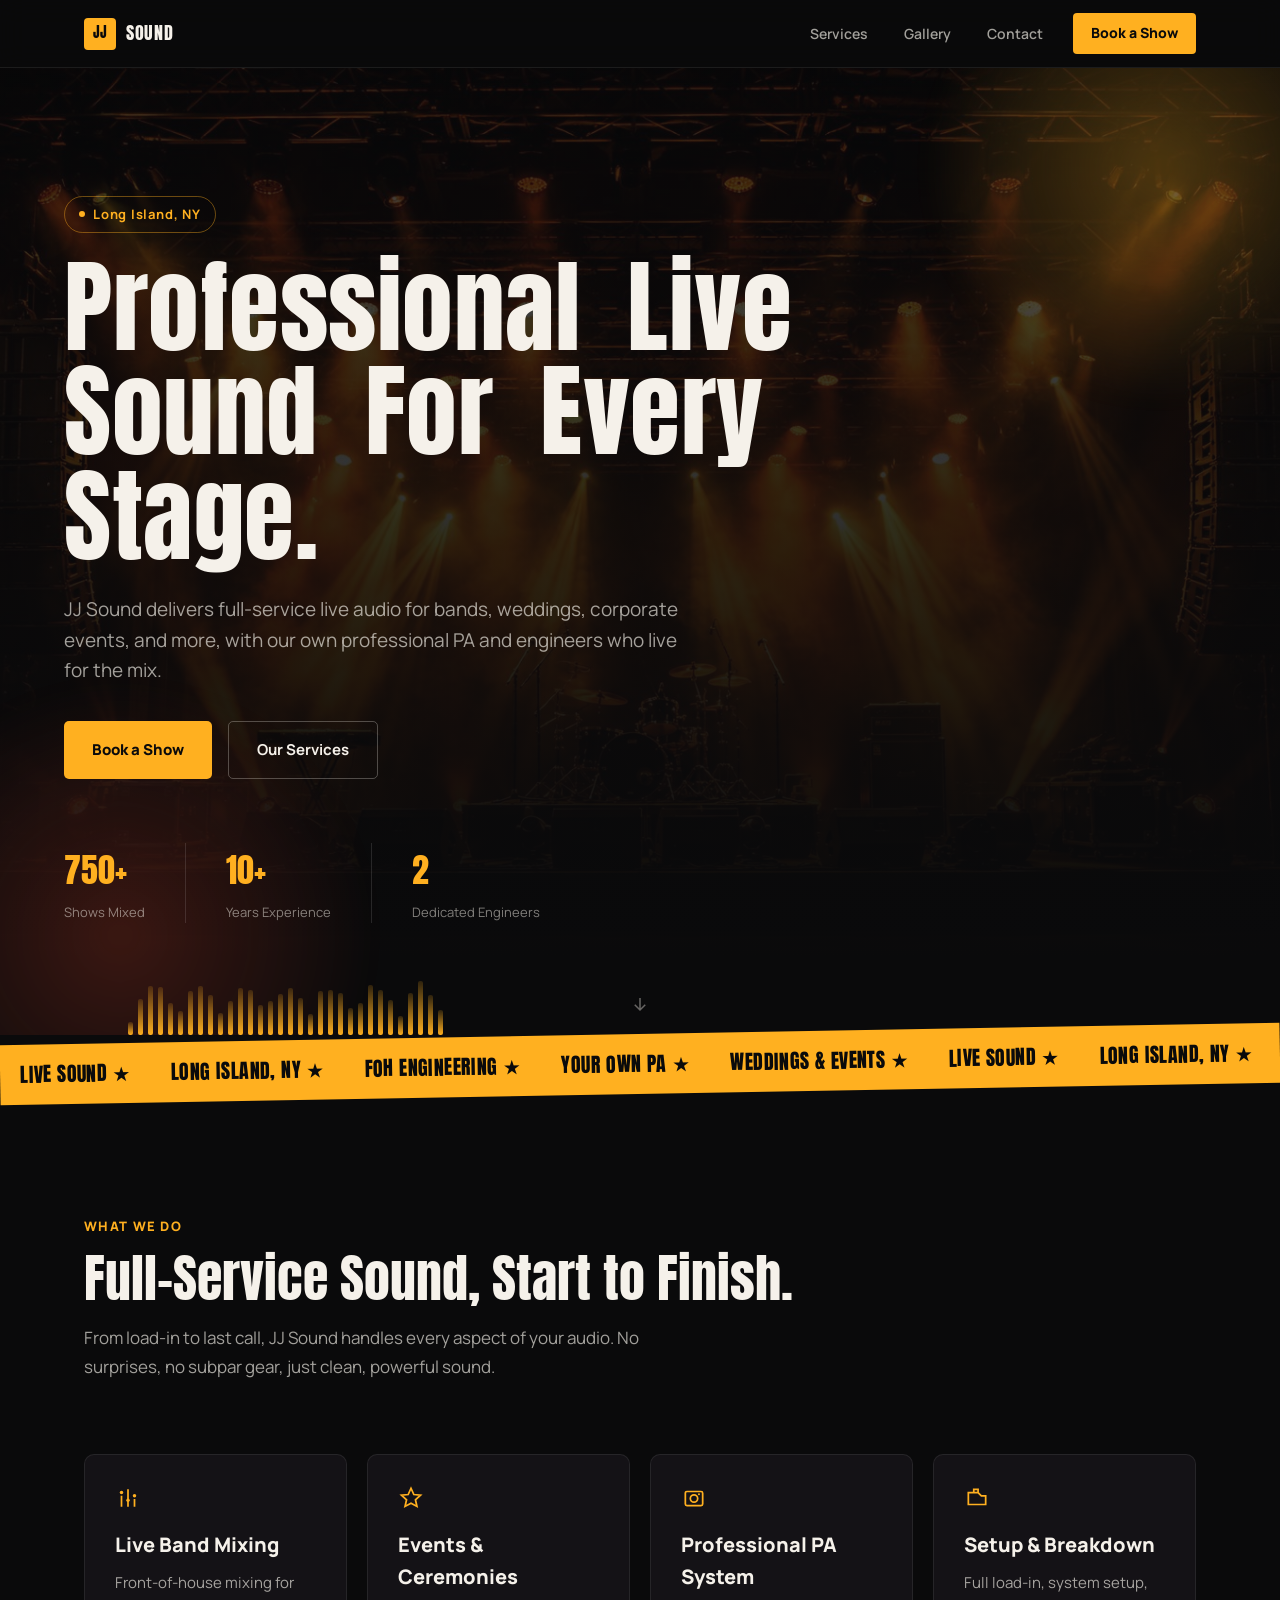
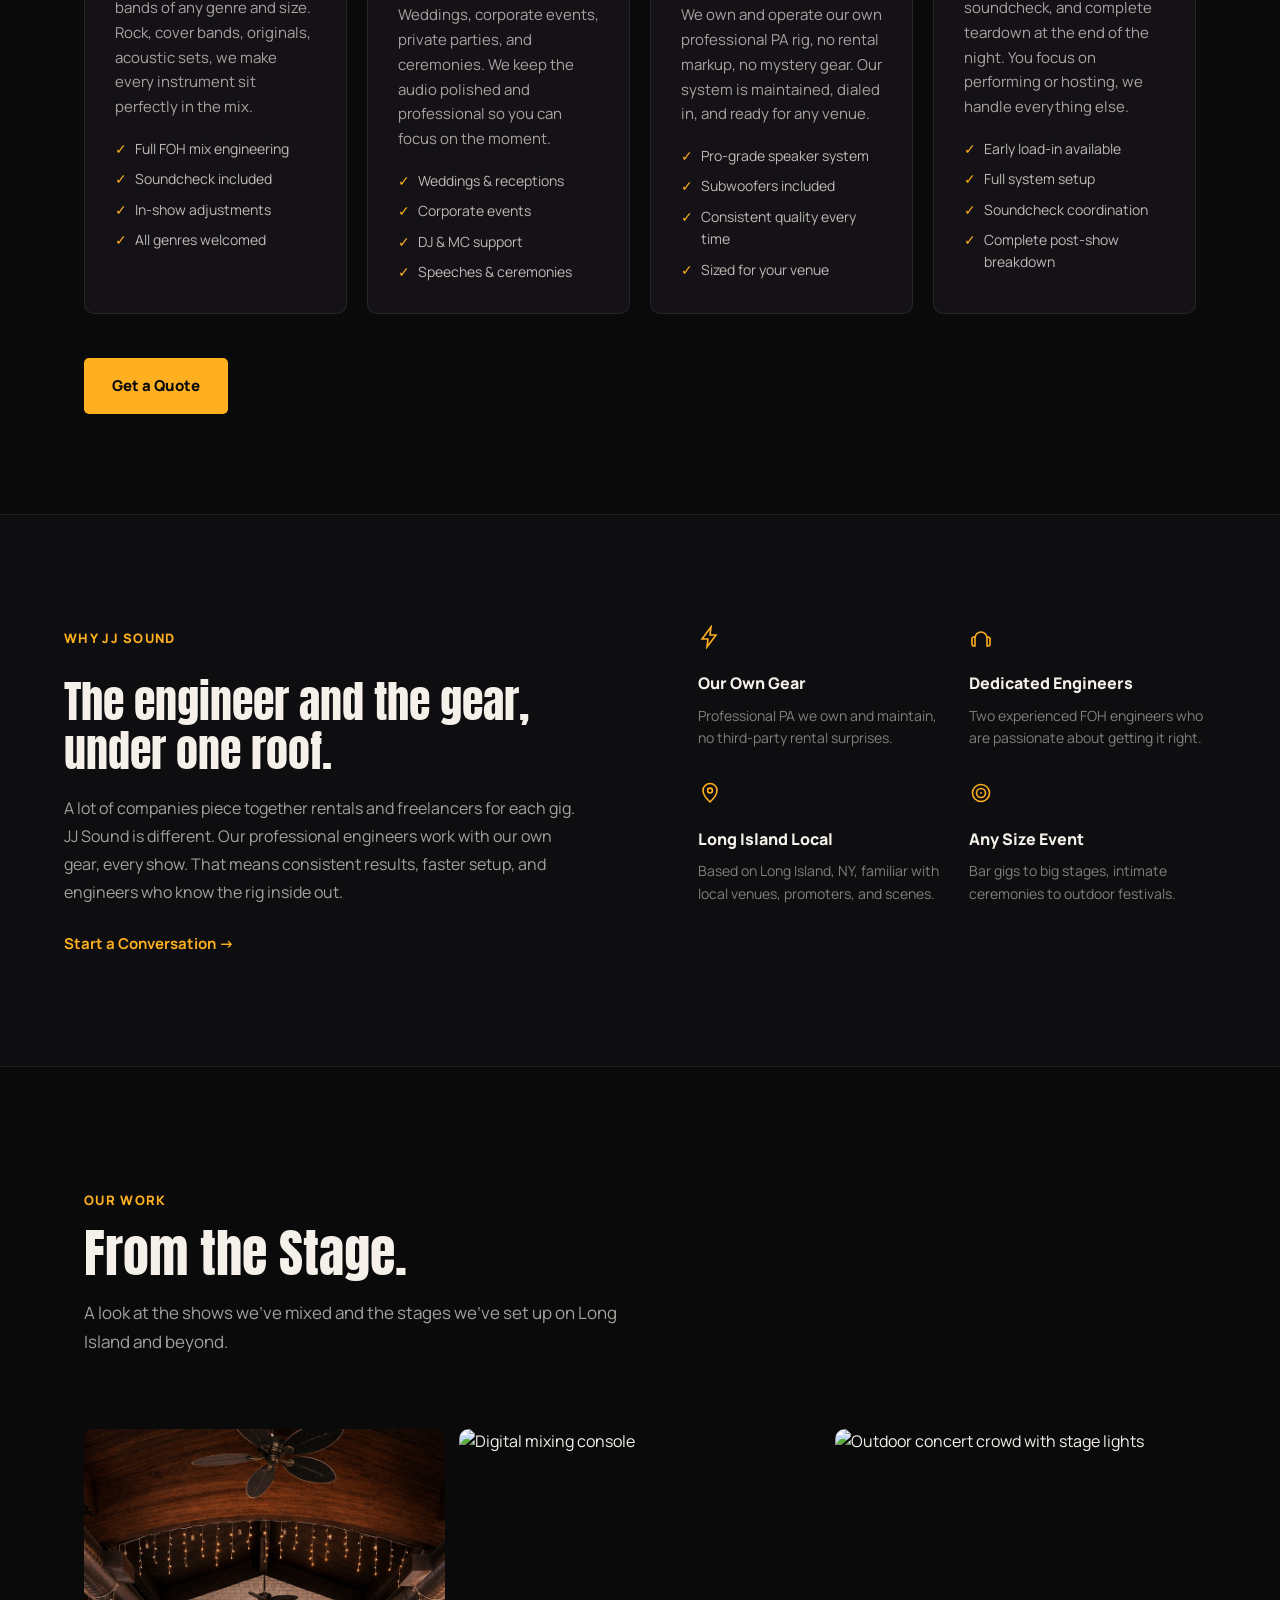
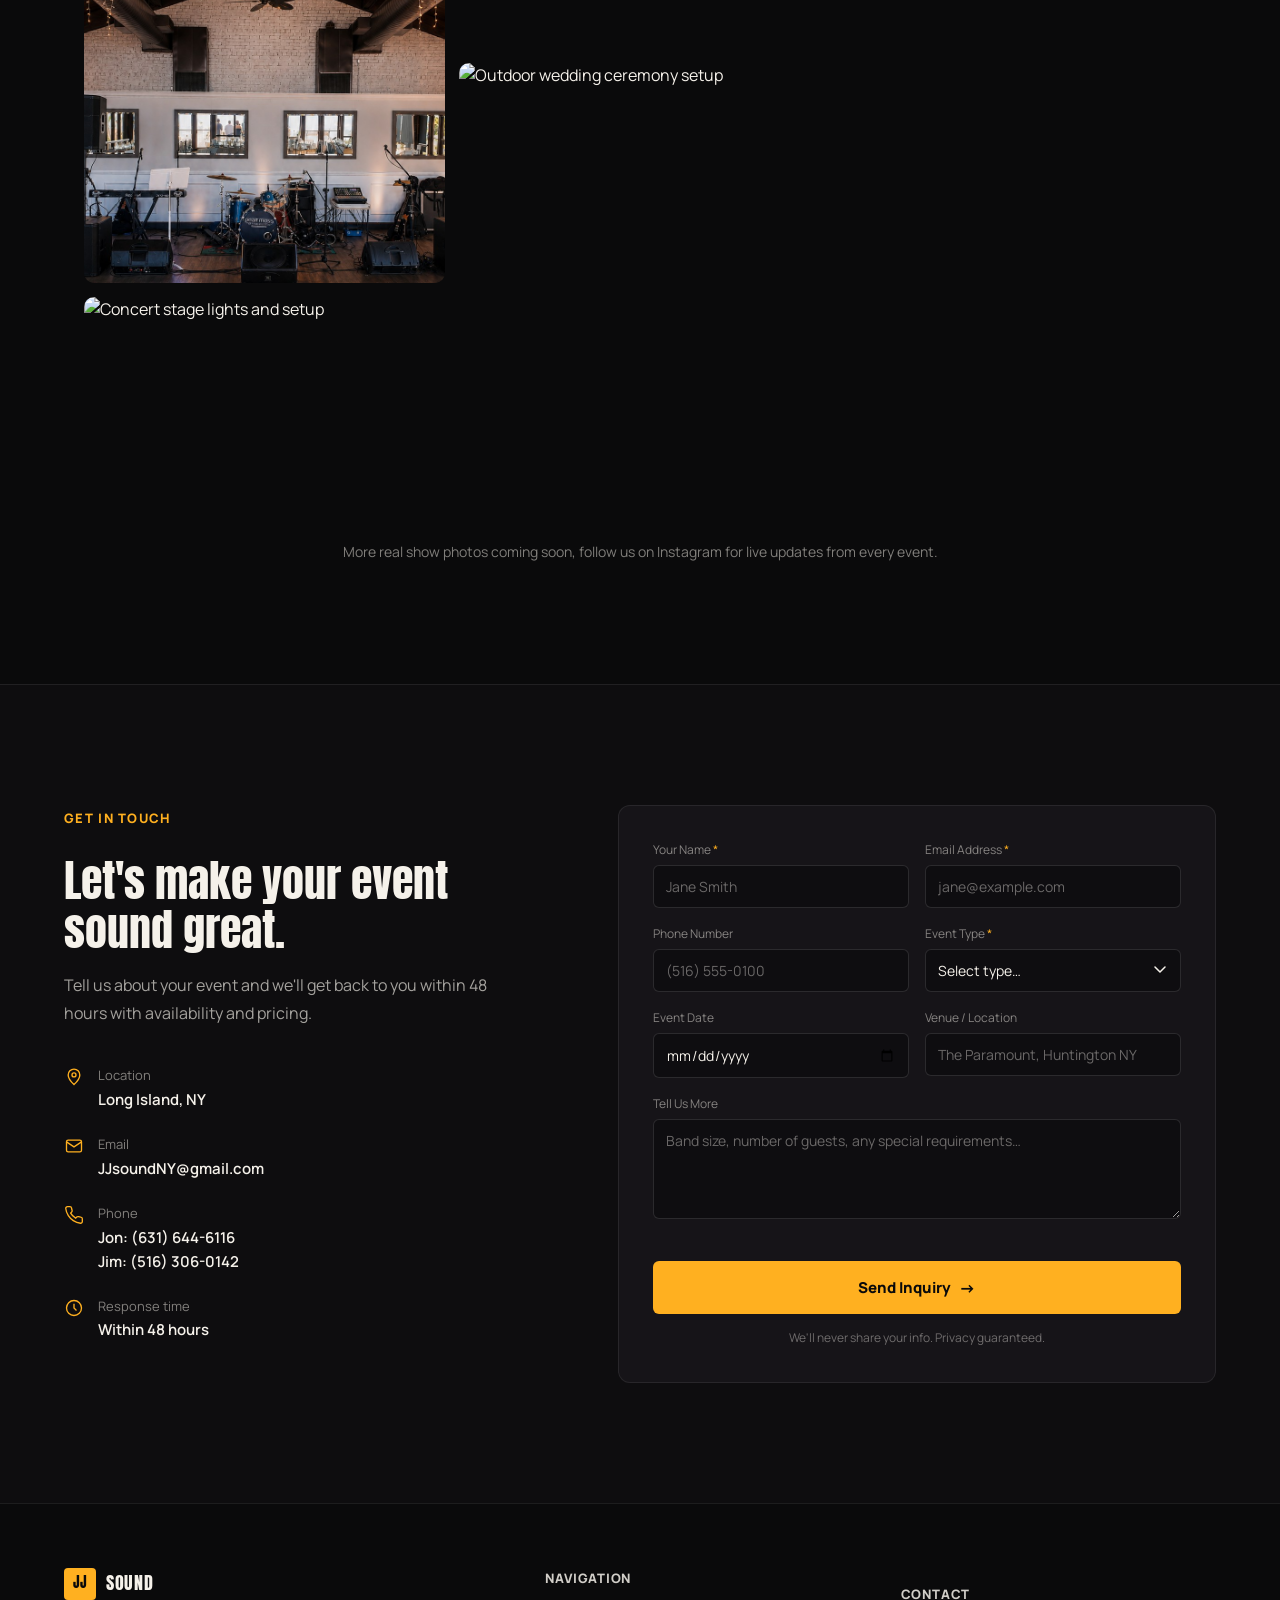
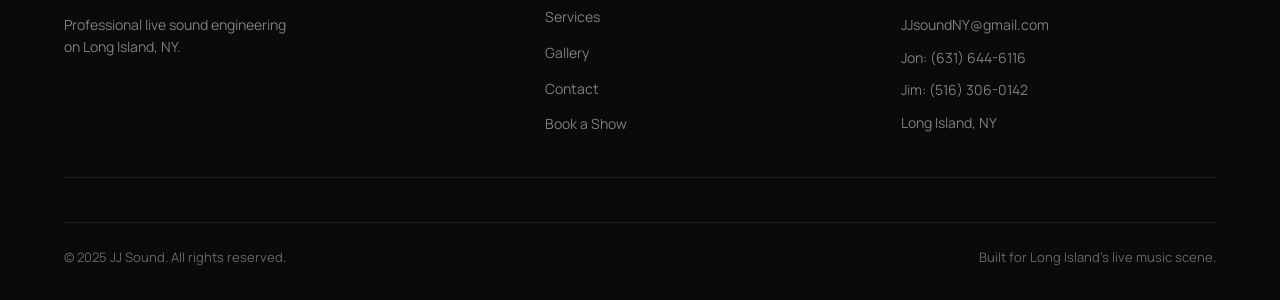
==== commit f9028226: "Wire up the gallery markup/CSS changes from the previous commit The previous commit only staged the " ====
--- a/index.html
+++ b/index.html
@@ -266,9 +266,6 @@
       <div class="gallery__item gallery__item--tall reveal-up">
         <img src="images/gallery-live-band.jpg" alt="JJ Sound's PA and stage setup at a Long Island wedding reception" loading="lazy" />
       </div>
-      <div class="gallery__item gallery__item--wide reveal-up">
-        <img src="images/gallery-pa-rig.jpg" alt="JJ Sound's PA speakers and monitor rig on location" loading="lazy" />
-      </div>
       <div class="gallery__item gallery__item--square reveal-up">
         <img src="https://images.pexels.com/photos/899224/pexels-photo-899224.jpeg?auto=compress&cs=tinysrgb&w=600&h=560&fit=crop" alt="Digital mixing console" loading="lazy" />
       </div>
@@ -278,8 +275,8 @@
       <div class="gallery__item gallery__item--wide reveal-up">
         <img src="https://images.pexels.com/photos/28834571/pexels-photo-28834571.jpeg?auto=compress&cs=tinysrgb&w=1200&h=560&fit=crop" alt="Outdoor wedding ceremony setup" loading="lazy" />
       </div>
-      <div class="gallery__item gallery__item--tall reveal-up">
-        <img src="https://images.pexels.com/photos/976862/pexels-photo-976862.jpeg?auto=compress&cs=tinysrgb&w=600&h=900&fit=crop" alt="Concert stage lights and setup" loading="lazy" />
+      <div class="gallery__item gallery__item--full reveal-up">
+        <img src="https://images.pexels.com/photos/976862/pexels-photo-976862.jpeg?auto=compress&cs=tinysrgb&w=1200&h=560&fit=crop" alt="Concert stage lights and setup" loading="lazy" />
       </div>
     </div>
 
--- a/styles.css
+++ b/styles.css
@@ -645,6 +645,7 @@
   display: grid;
   grid-template-columns: repeat(3, 1fr);
   grid-template-rows: 220px 220px;
+  grid-auto-rows: 220px;
   gap: 14px;
 }
 .gallery__item {
@@ -654,6 +655,7 @@
 }
 .gallery__item--tall  { grid-row: span 2; }
 .gallery__item--wide  { grid-column: span 2; }
+.gallery__item--full  { grid-column: 1 / -1; }
 .gallery__item img {
   width: 100%; height: 100%;
   object-fit: cover;
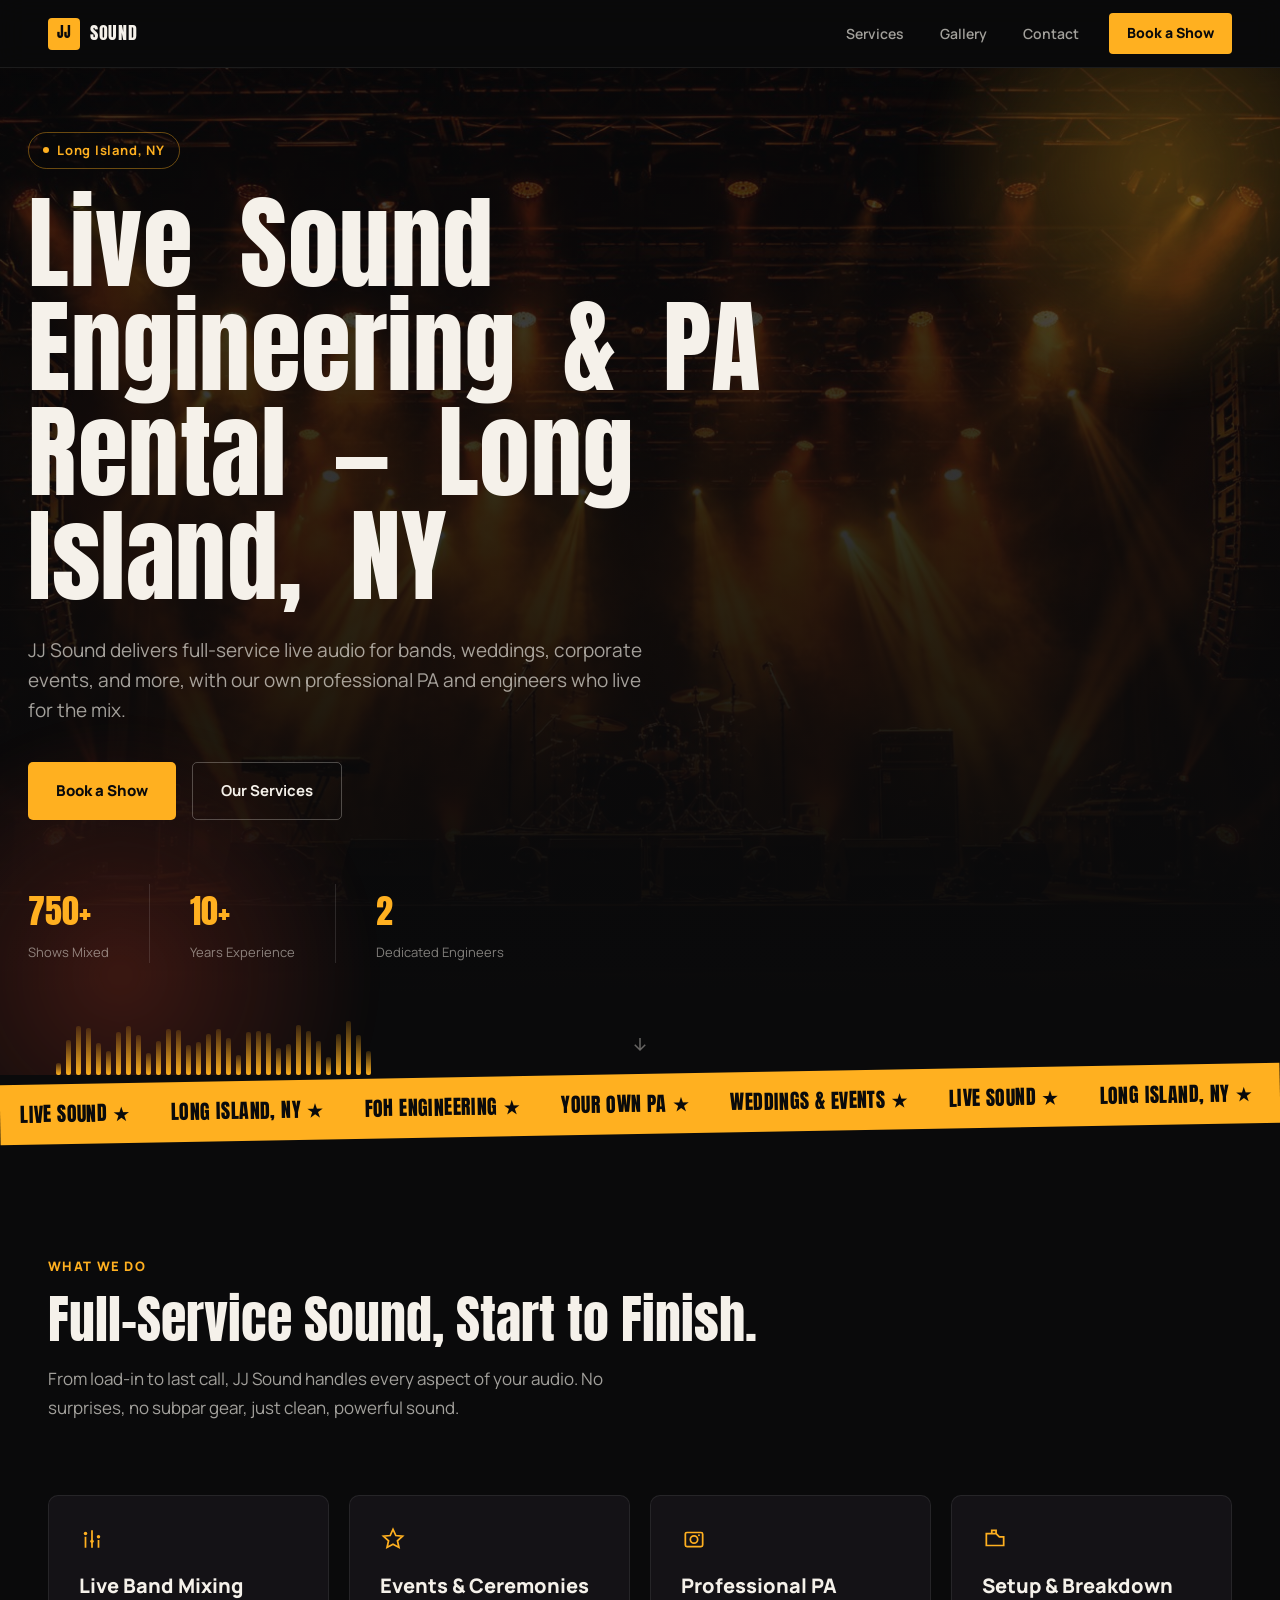
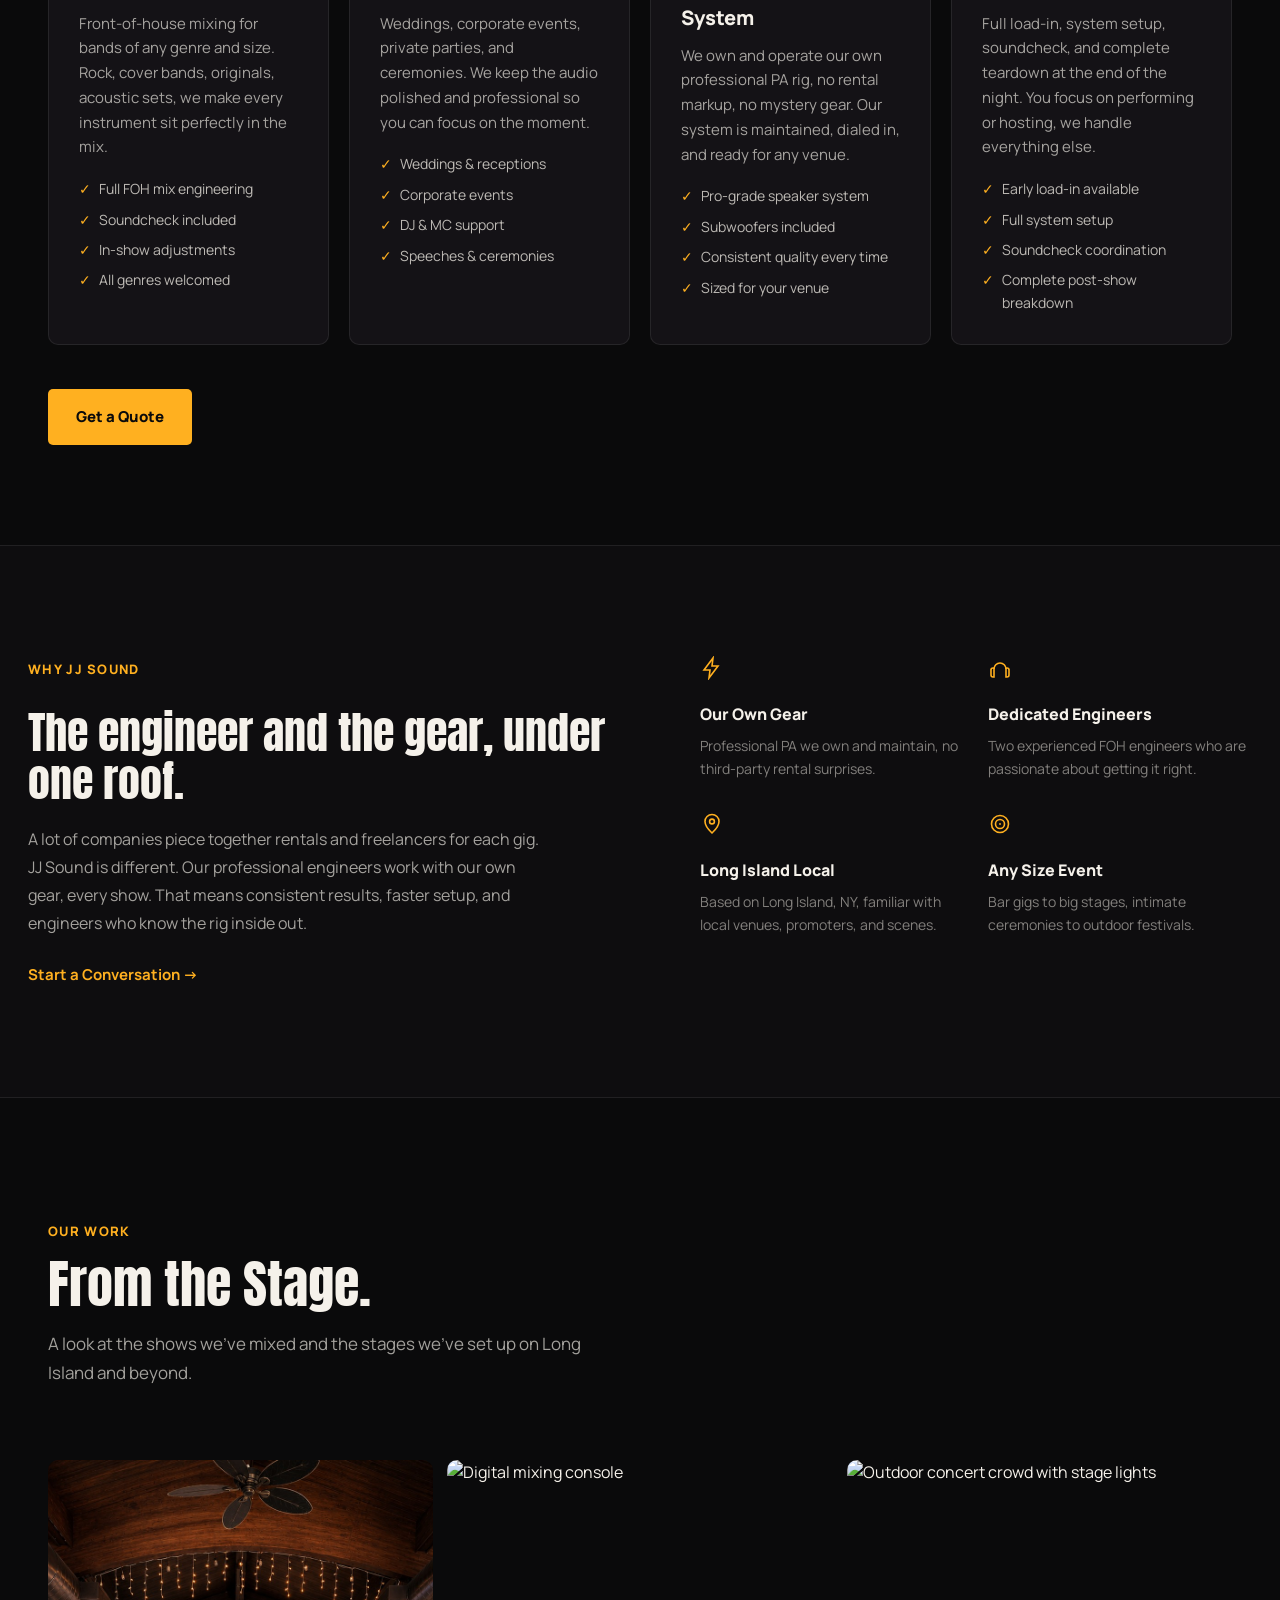
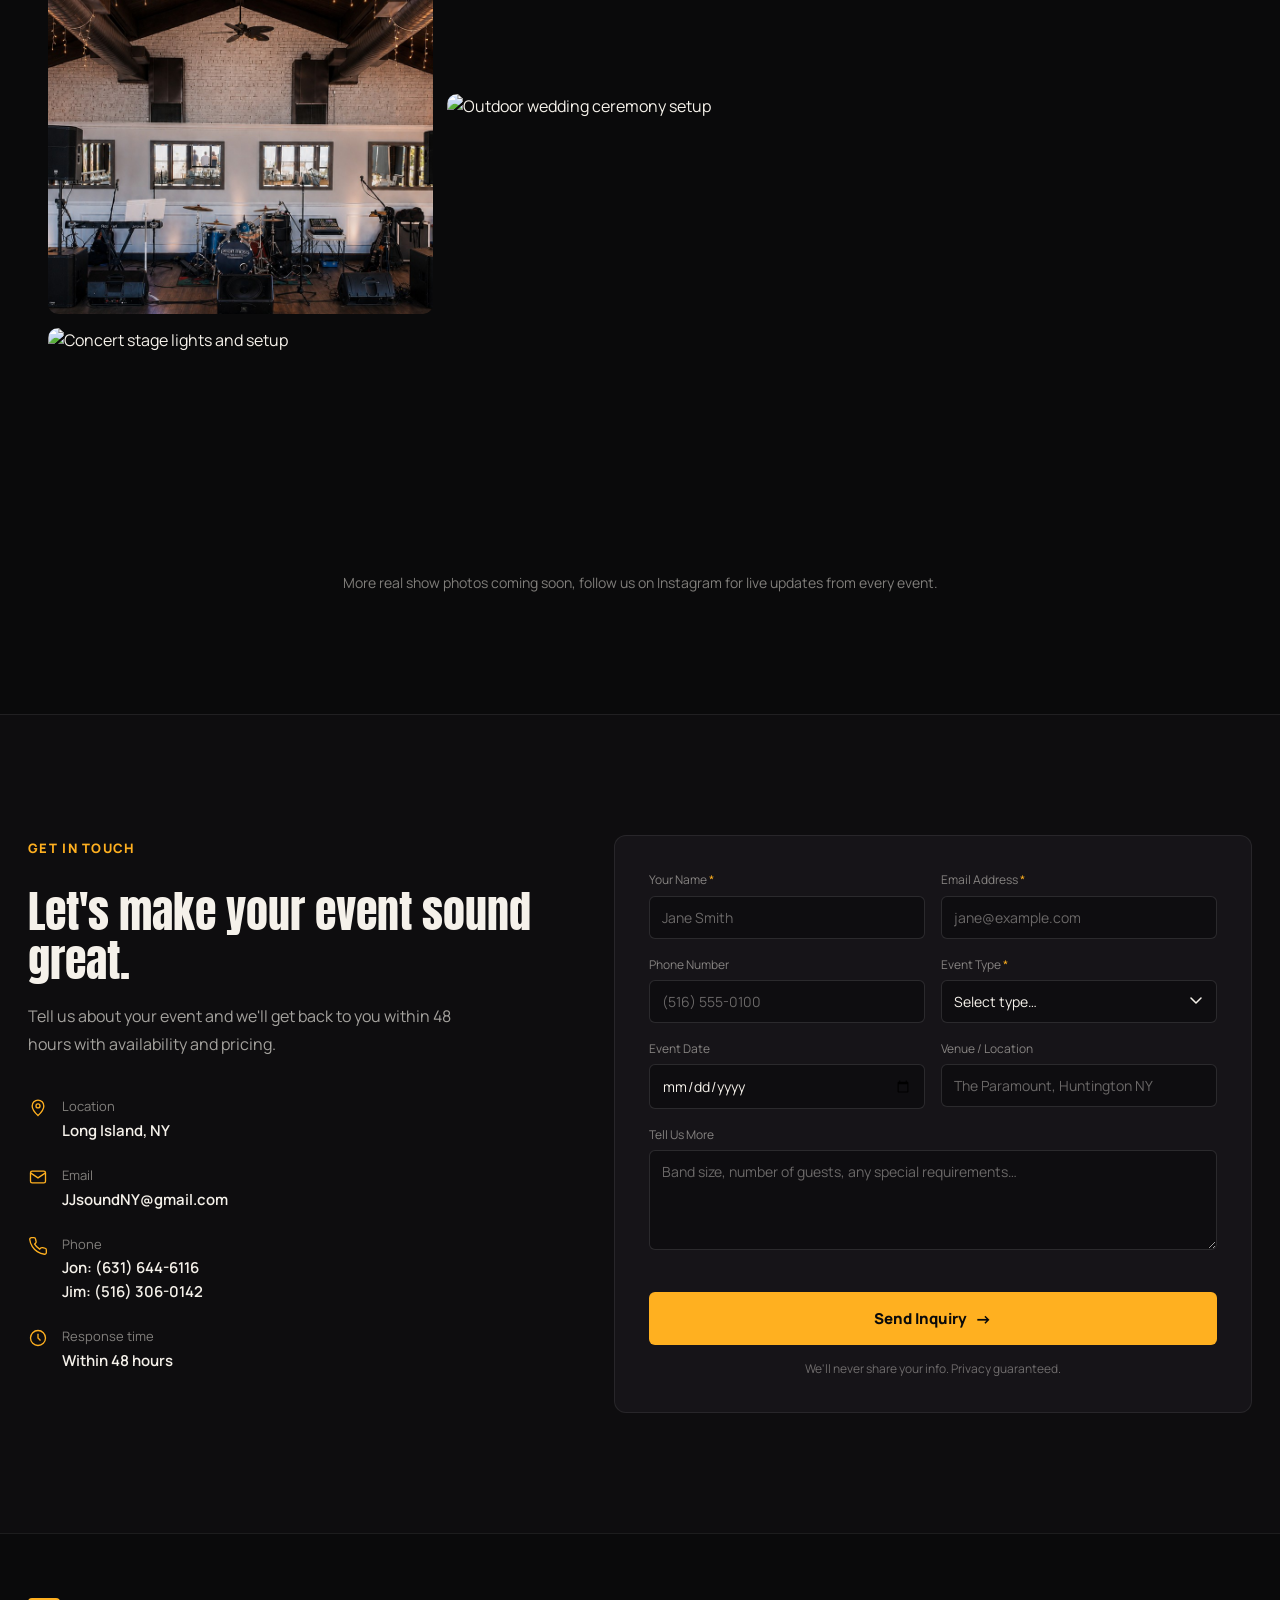
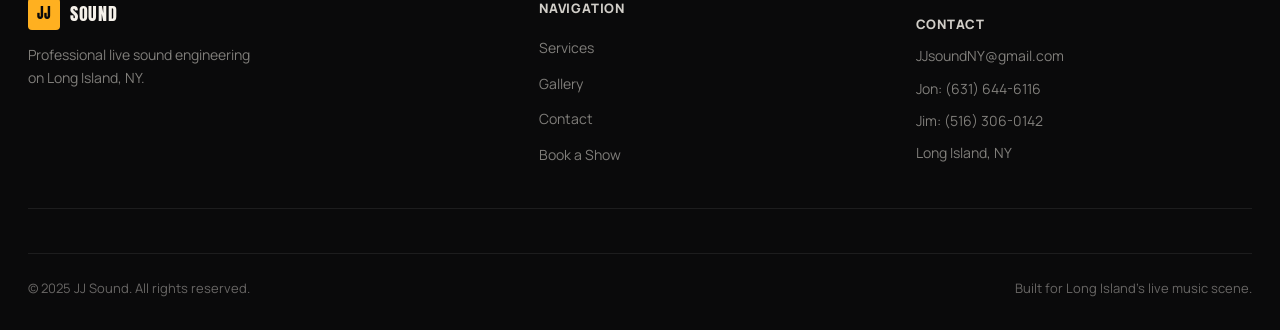
==== commit f415246e: "Add SEO improvements: metadata, structured data, robots.txt, sitemap - Title/meta description update" ====
--- a/index.html
+++ b/index.html
@@ -3,8 +3,45 @@
 <head>
   <meta charset="UTF-8" />
   <meta name="viewport" content="width=device-width, initial-scale=1.0" />
-  <meta name="description" content="JJ Sound — Professional live sound engineering and PA system for bands and events on Long Island, NY." />
-  <title>JJ Sound — Live Sound Engineering · Long Island, NY</title>
+
+  <title>Live Sound Engineer & PA Rental | JJ Sound NY | Long Island</title>
+  <meta name="description" content="JJ Sound provides professional live sound engineering and PA rental for bands, weddings, and events across Long Island, NY. Own gear, dedicated FOH engineers." />
+  <link rel="canonical" href="https://www.jjsoundny.com/" />
+
+  <!-- Open Graph / social preview -->
+  <meta property="og:title" content="JJ Sound — Live Sound Engineering, Long Island, NY" />
+  <meta property="og:description" content="Professional live sound engineering and PA rental for bands and events on Long Island, NY." />
+  <meta property="og:type" content="website" />
+  <meta property="og:url" content="https://www.jjsoundny.com/" />
+  <meta property="og:image" content="https://www.jjsoundny.com/images/gallery-live-band.jpg" />
+
+  <!-- Structured data -->
+  <script type="application/ld+json">
+  {
+    "@context": "https://schema.org",
+    "@type": "ProfessionalService",
+    "name": "JJ Sound",
+    "image": "https://www.jjsoundny.com/images/gallery-live-band.jpg",
+    "url": "https://www.jjsoundny.com/",
+    "telephone": "+1-631-644-6116",
+    "email": "JJsoundNY@gmail.com",
+    "areaServed": [
+      { "@type": "AdministrativeArea", "name": "Nassau County, NY" },
+      { "@type": "AdministrativeArea", "name": "Suffolk County, NY" }
+    ],
+    "address": {
+      "@type": "PostalAddress",
+      "addressRegion": "NY",
+      "addressCountry": "US"
+    },
+    "priceRange": "$$",
+    "sameAs": [
+      "https://www.instagram.com/jjsoundny/"
+    ],
+    "description": "Professional live sound engineering and PA rental for bands, weddings, and events on Long Island, NY."
+  }
+  </script>
+
   <link rel="preconnect" href="https://fonts.googleapis.com" />
   <link rel="preconnect" href="https://fonts.gstatic.com" crossorigin />
   <link href="https://fonts.googleapis.com/css2?family=Anton&family=Manrope:wght@400;500;600;700;800&display=swap" rel="stylesheet" />
@@ -59,7 +96,7 @@
         <span class="hero__badge-dot"></span>
         Long Island, NY
       </p>
-      <h1 class="hero__headline" id="heroHeadline">Professional Live Sound For Every Stage.</h1>
+      <h1 class="hero__headline" id="heroHeadline">Live Sound Engineering & PA Rental — Long Island, NY</h1>
       <p class="hero__sub">
         JJ Sound delivers full-service live audio for bands, weddings, corporate events, and more,
         with our own professional PA and engineers who live for the mix.
--- a/styles.css
+++ b/styles.css
@@ -34,7 +34,7 @@
 
   --nav-h: 68px;
   --max-w: 1240px;
-  --pad:   clamp(20px, 5vw, 64px);
+  --pad:   clamp(20px, 5vw, 28px);
 }
 
 html { font-size: 16px; scroll-behavior: smooth; }
@@ -293,7 +293,7 @@
   display: flex;
   flex-direction: column;
   justify-content: center;
-  padding: 64px var(--pad) 0;
+  padding: 0 var(--pad) 0;
   overflow: hidden;
 }
 
@@ -528,7 +528,7 @@
 
 .services__grid {
   display: grid;
-  grid-template-columns: repeat(auto-fit, minmax(260px, 1fr));
+  grid-template-columns: repeat(4, 1fr);
   gap: 20px;
 }
 
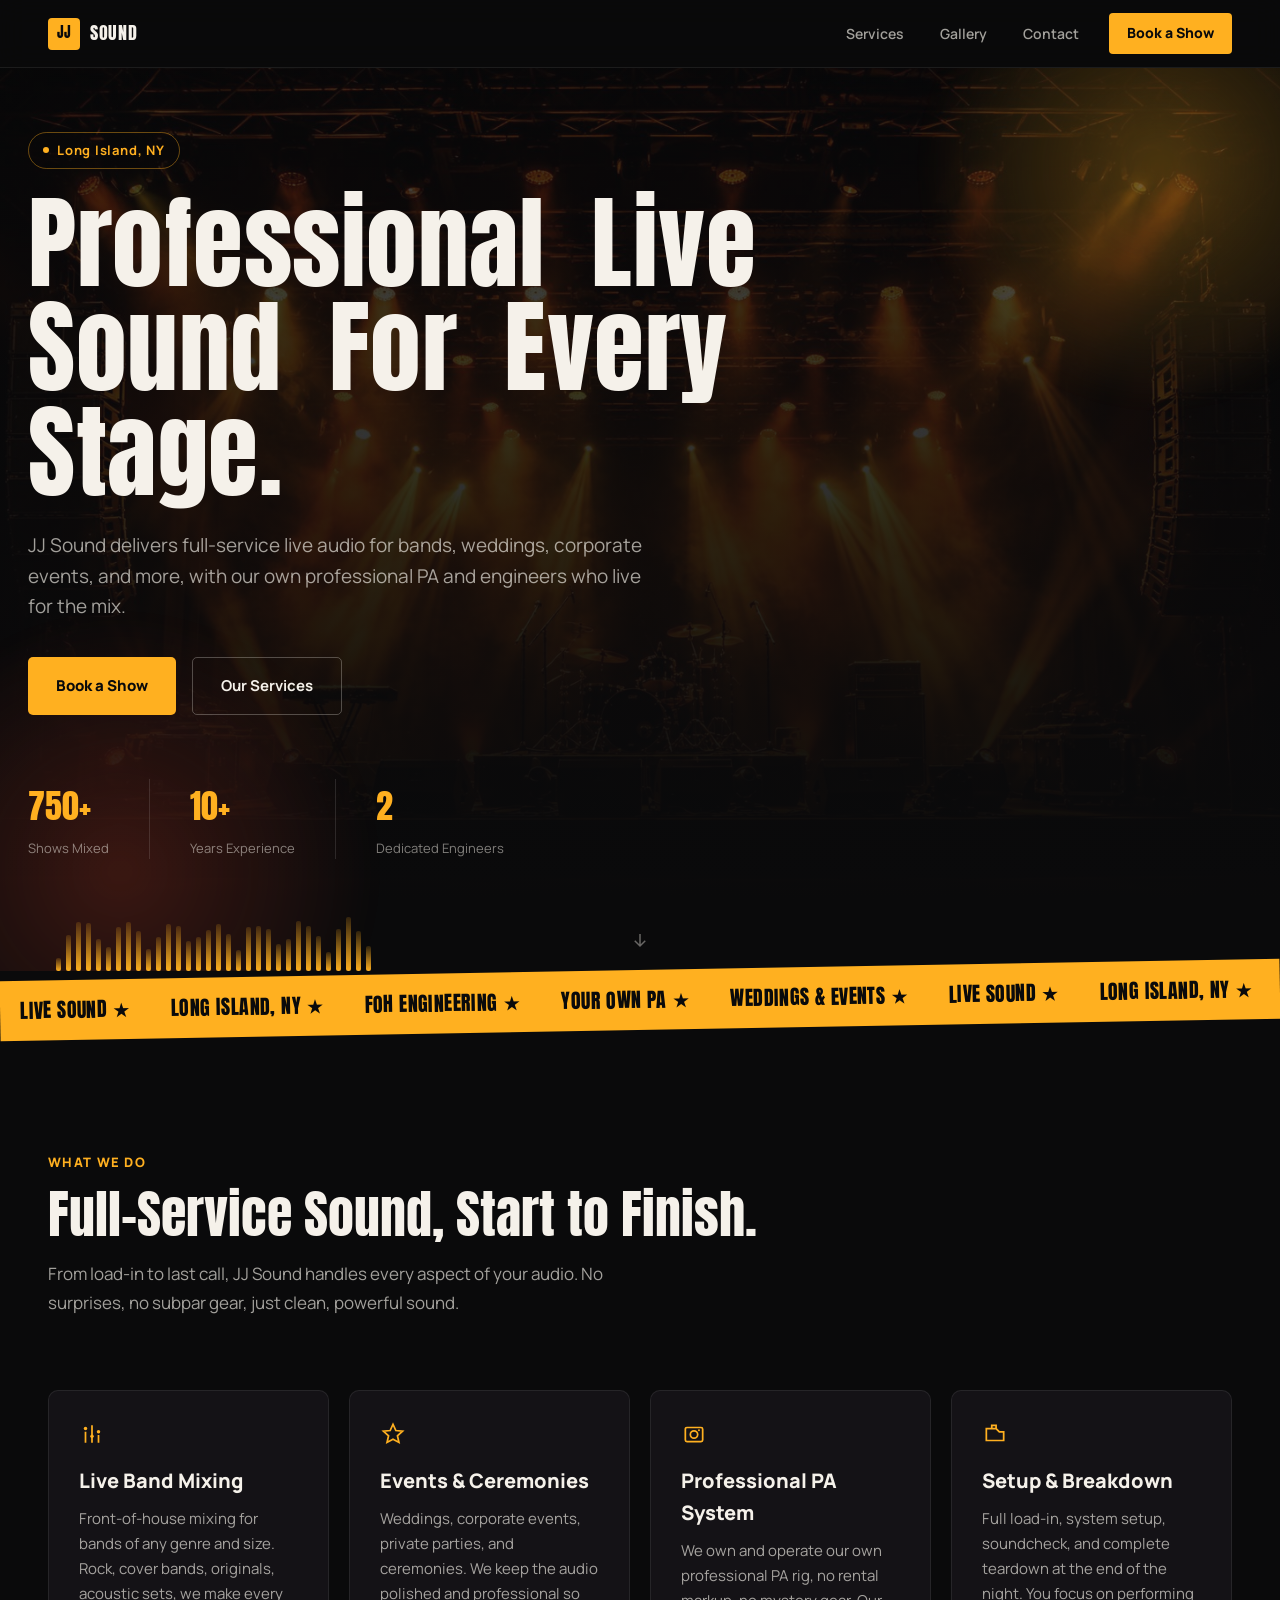
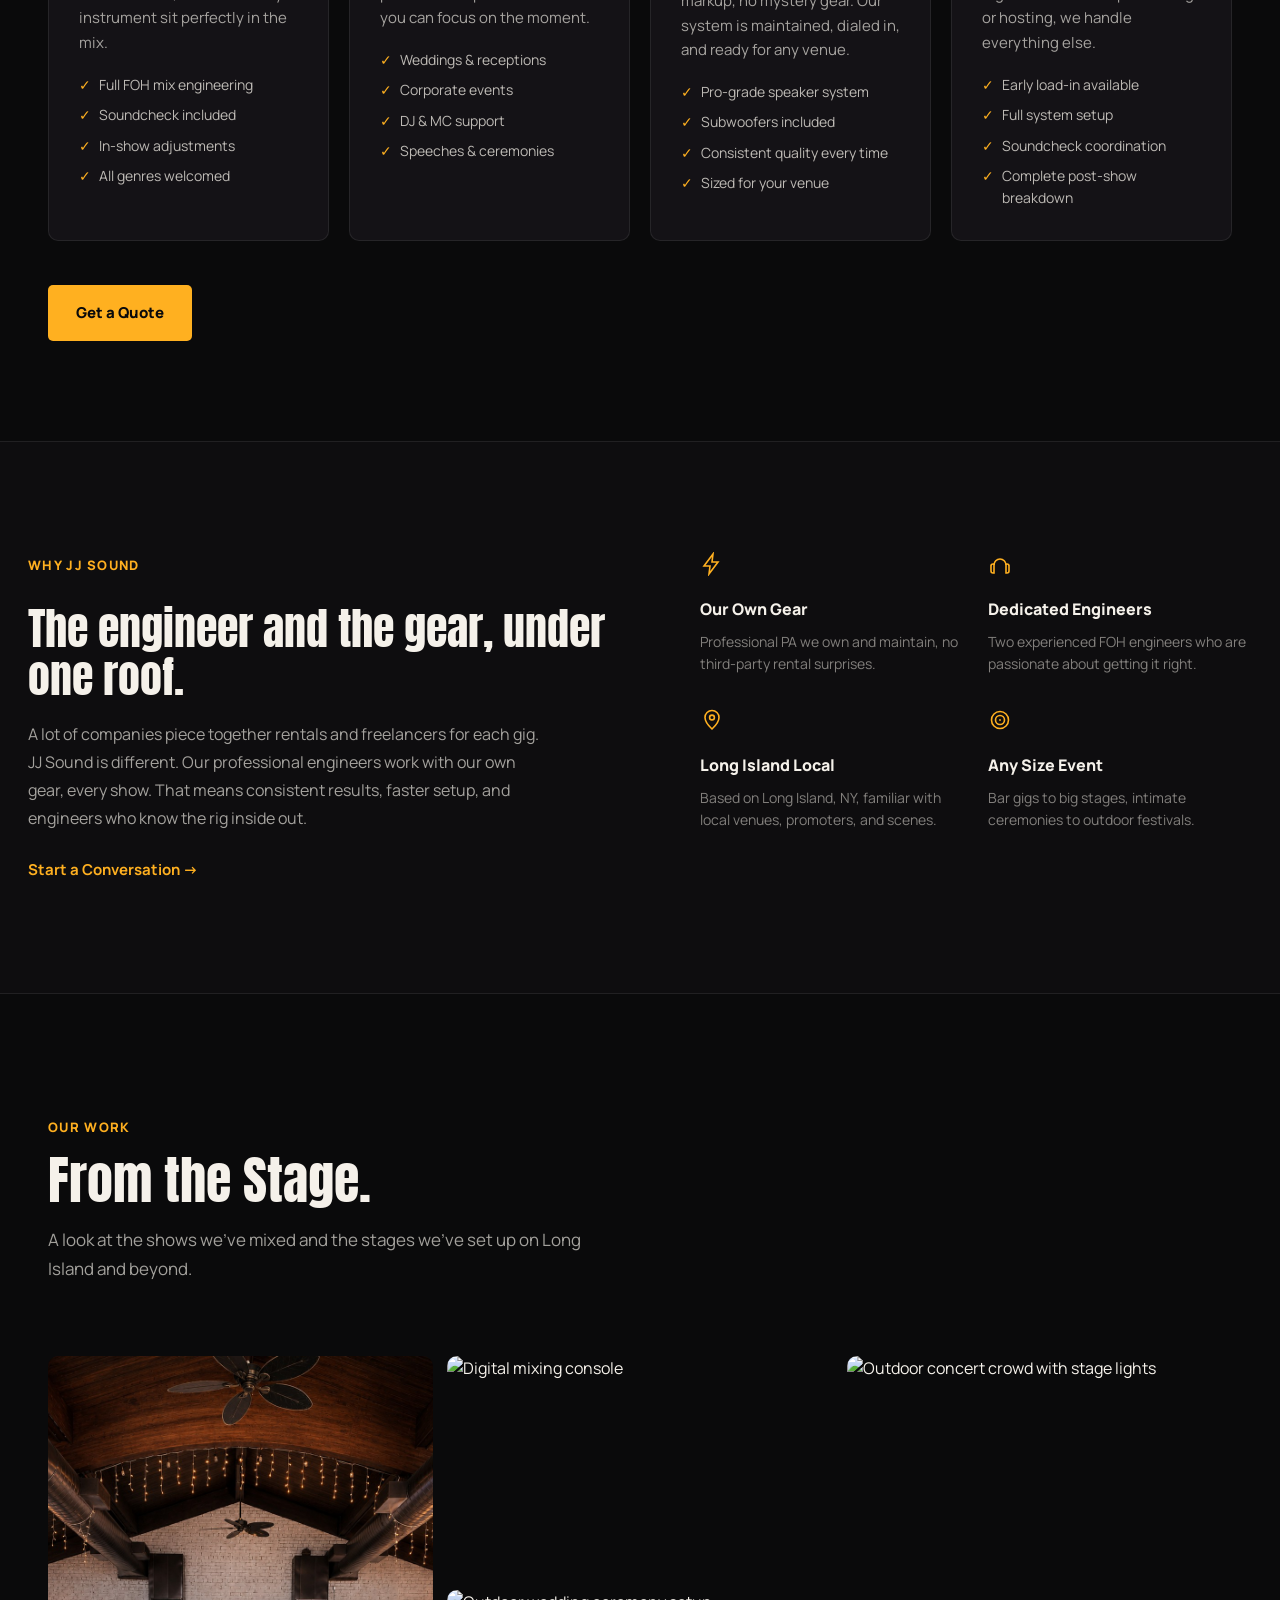
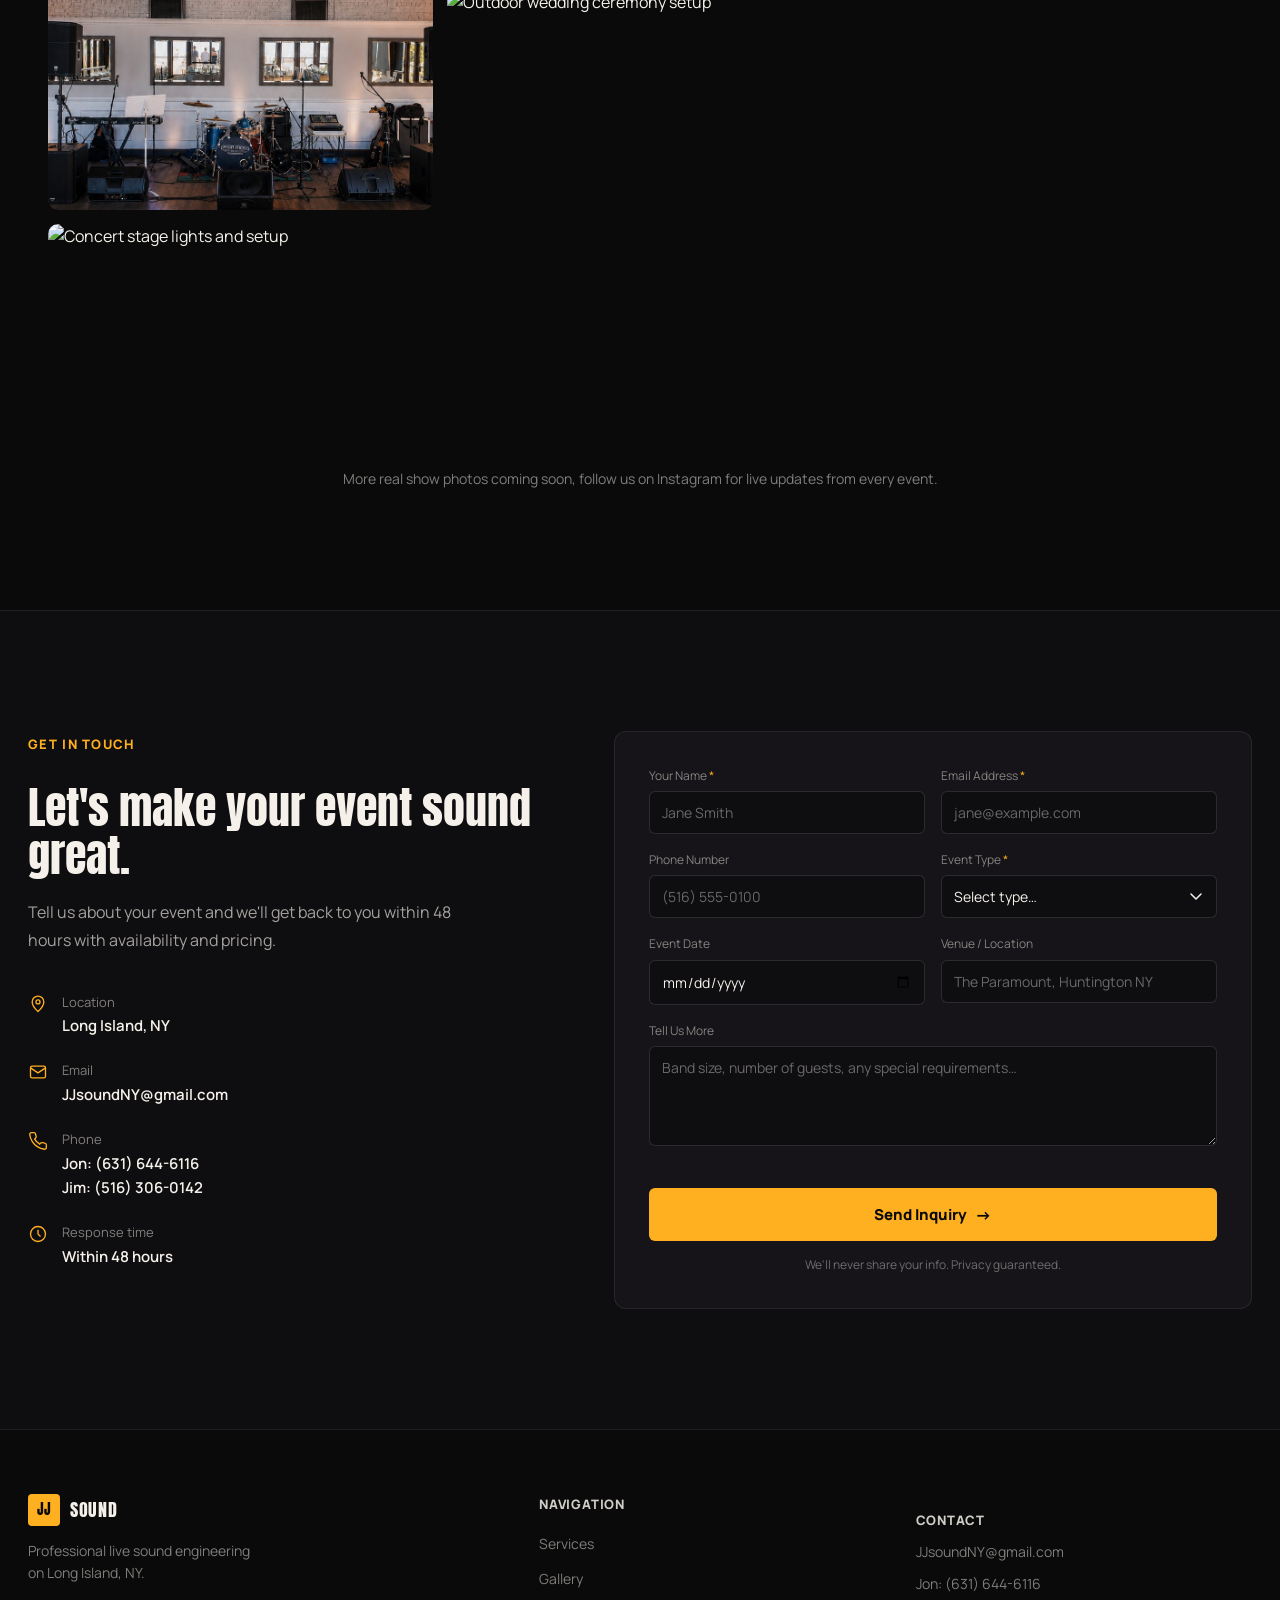
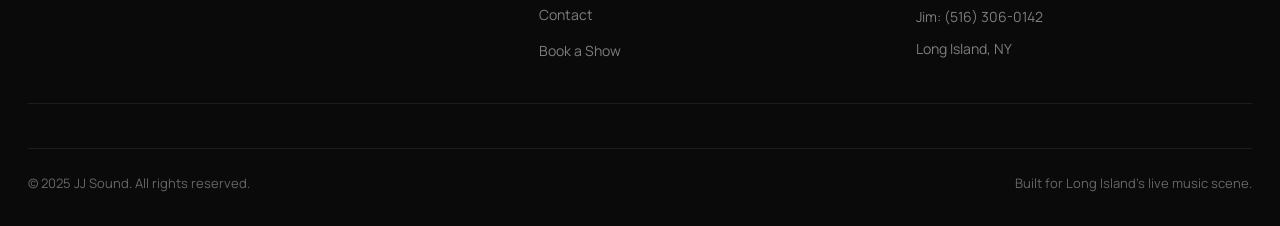
==== commit 2cbec029: "Revert H1 back to original headline Keep the SEO metadata changes (title, meta description, canonica" ====
--- a/index.html
+++ b/index.html
@@ -96,7 +96,7 @@
         <span class="hero__badge-dot"></span>
         Long Island, NY
       </p>
-      <h1 class="hero__headline" id="heroHeadline">Live Sound Engineering & PA Rental — Long Island, NY</h1>
+      <h1 class="hero__headline" id="heroHeadline">Professional Live Sound For Every Stage.</h1>
       <p class="hero__sub">
         JJ Sound delivers full-service live audio for bands, weddings, corporate events, and more,
         with our own professional PA and engineers who live for the mix.
